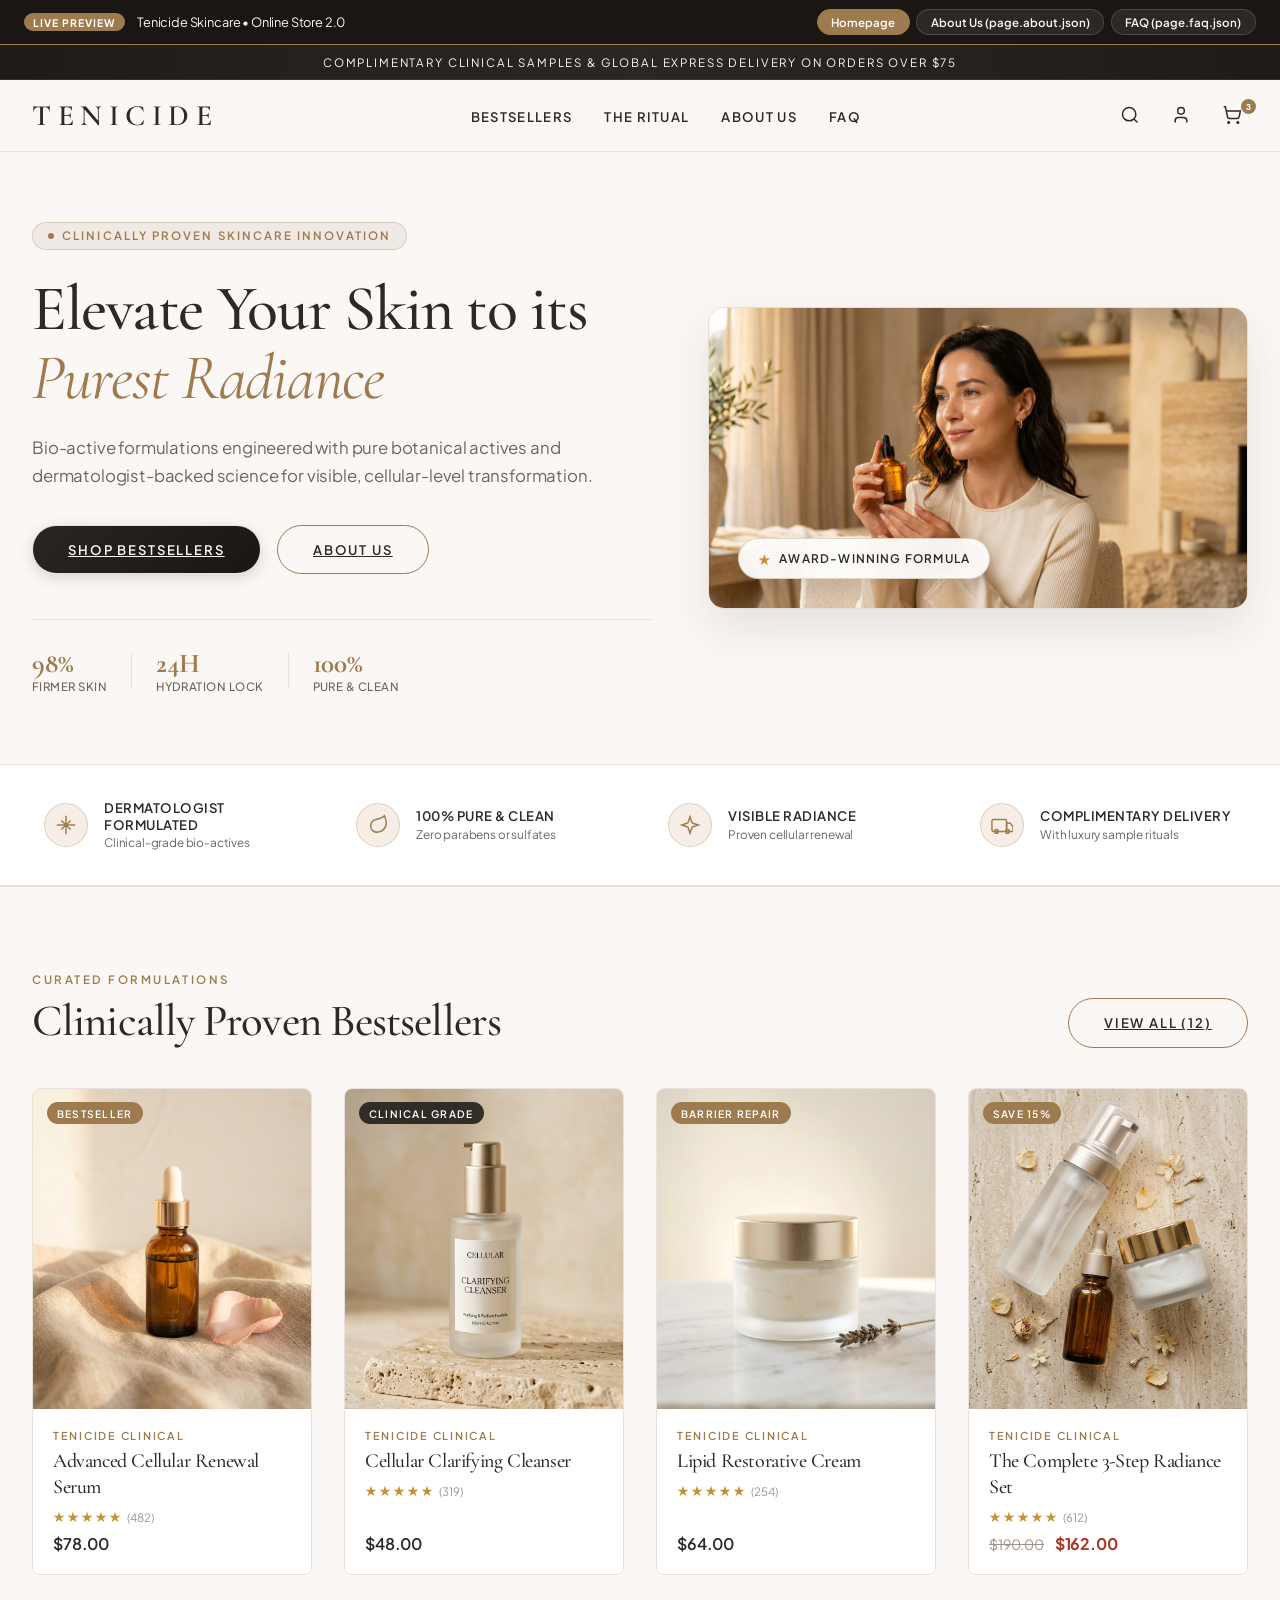
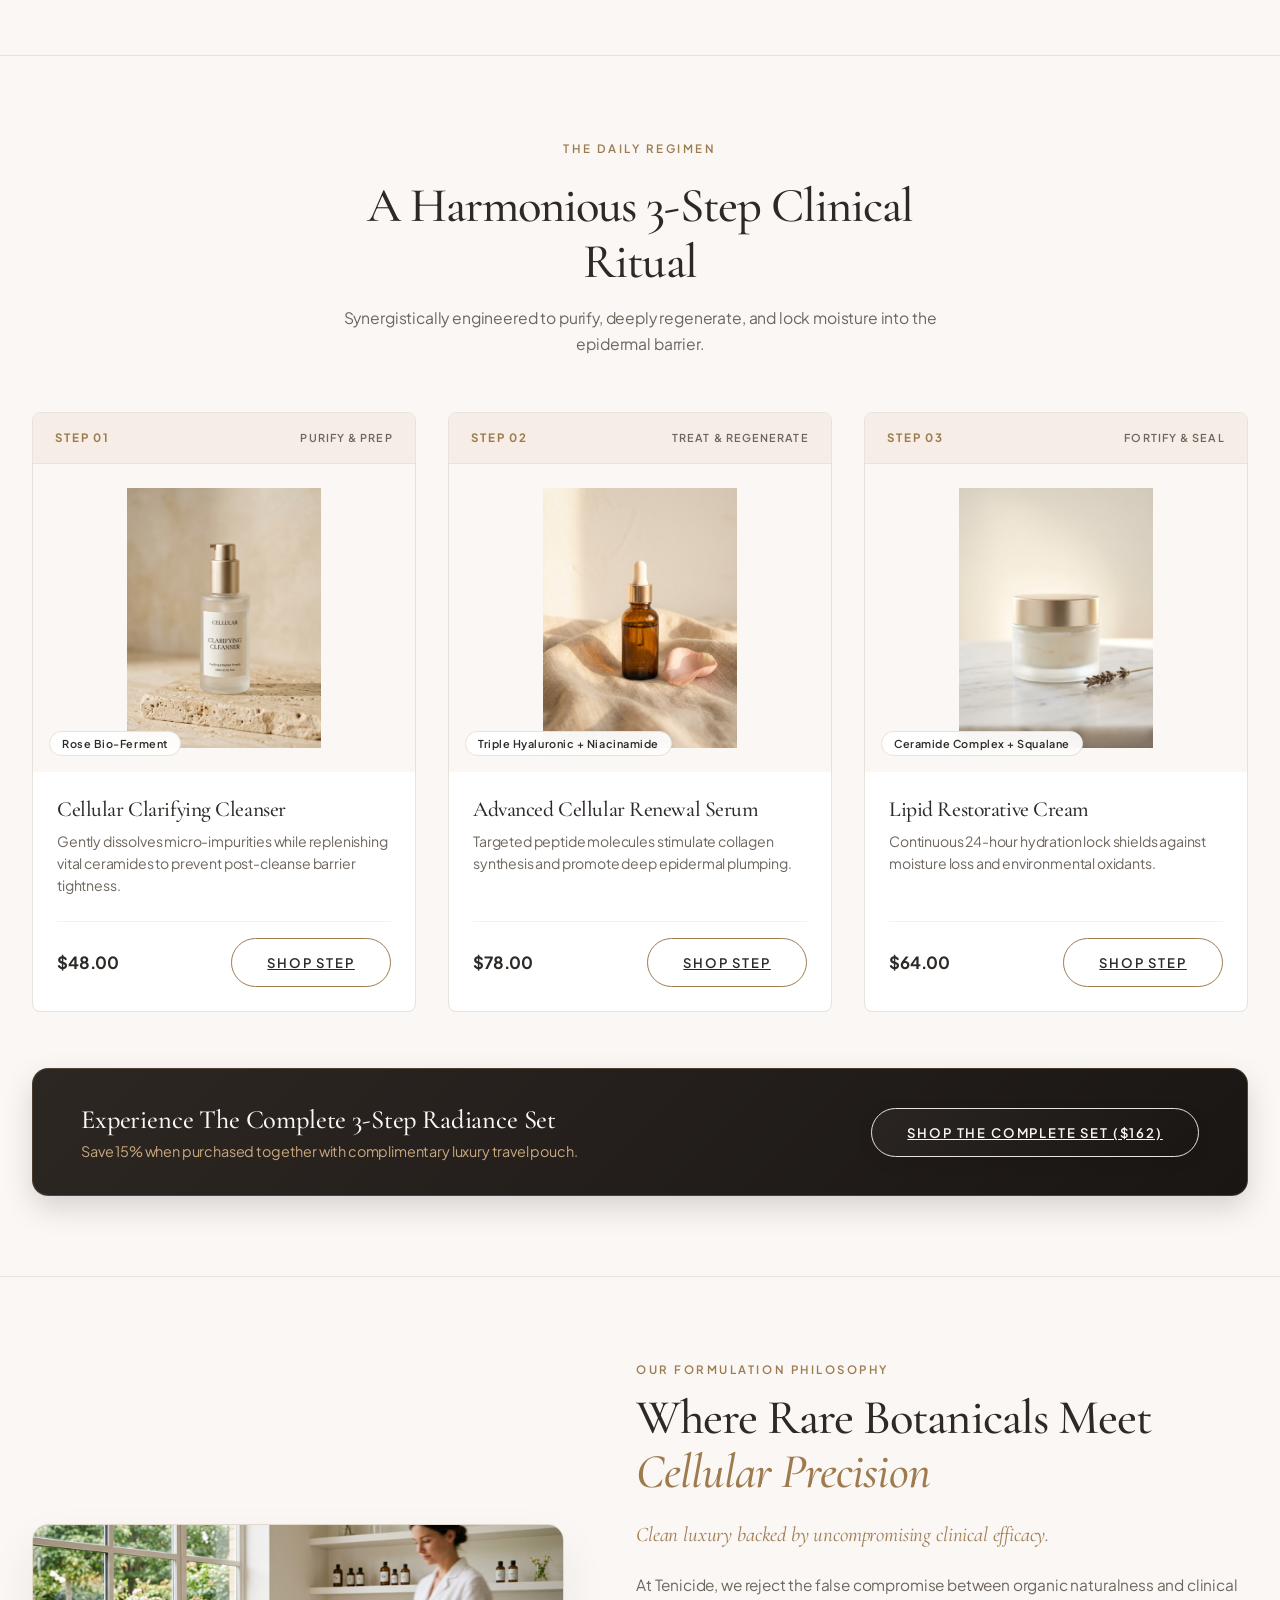
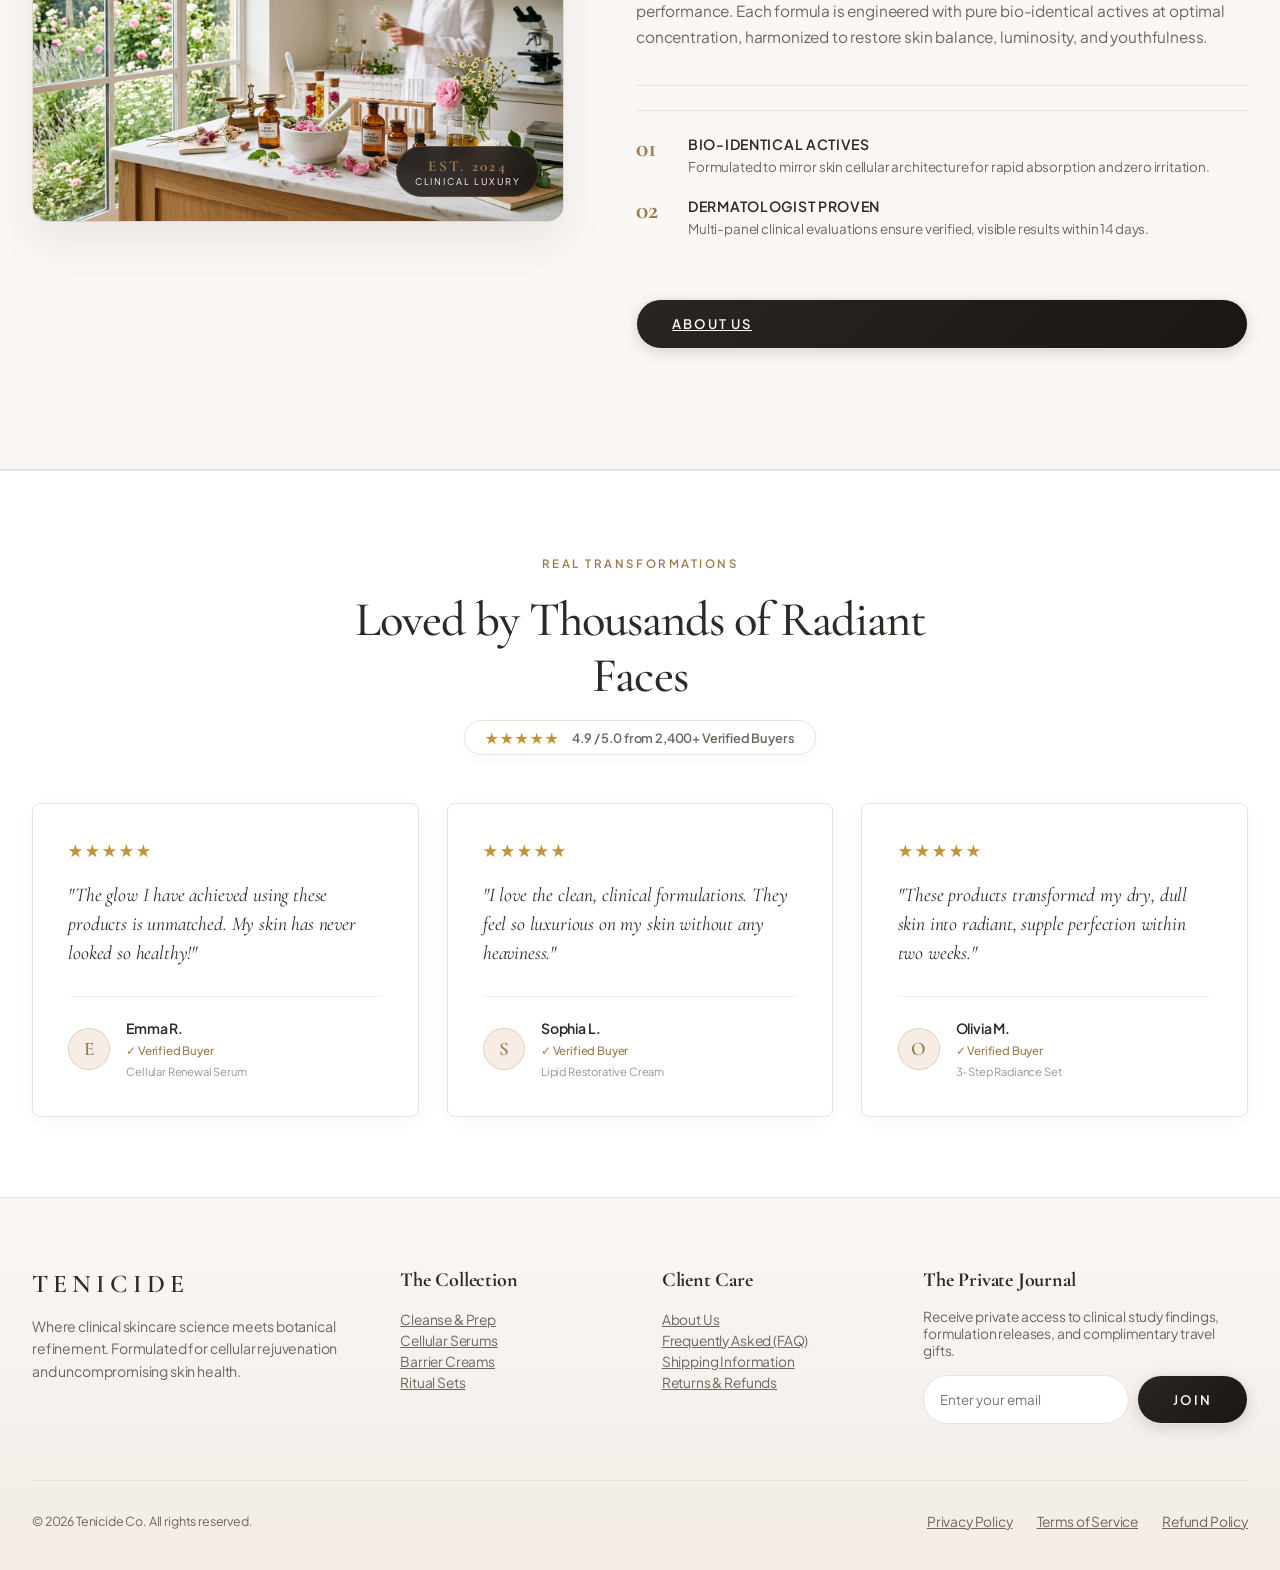
==== index.html @ 9f88c429 "refactor: remove vegan wording across all templates, sections, and pages" ====
<!DOCTYPE html>
<html lang="en">
<head>
  <meta charset="UTF-8">
  <meta name="viewport" content="width=device-width, initial-scale=1.0">
  <title>Tenicide Co. | Luxury Skincare Redesign Live Preview</title>
  <link rel="preconnect" href="https://fonts.googleapis.com">
  <link rel="preconnect" href="https://fonts.gstatic.com" crossorigin>
  <link href="https://fonts.googleapis.com/css2?family=Cormorant+Garamond:ital,wght@0,300;0,400;0,500;0,600;0,700;1,400;1,600&family=Plus+Jakarta+Sans:wght@300;400;500;600;700&display=swap" rel="stylesheet">
  <link rel="stylesheet" href="assets/luxury-skin-beauty.css">
  <link rel="stylesheet" href="assets/luxury-product-card.css">
  <style>
    *, *::before, *::after { box-sizing: border-box; margin: 0; }

    /* Preview toolbar */
    .preview-bar { position: sticky; top: 0; z-index: 99999; background: #1A1614; color: #FAF7F5; padding: 0.55rem 1.5rem; display: flex; justify-content: space-between; align-items: center; border-bottom: 1px solid #9E7B4F; font-family: var(--lx-font-body); font-size: 0.8rem; }
    .preview-bar__left { display: flex; align-items: center; gap: 0.75rem; }
    .preview-chip { background: #9E7B4F; color: #FFF; font-size: 0.65rem; font-weight: 700; letter-spacing: 0.1em; padding: 0.18rem 0.55rem; border-radius: 9999px; text-transform: uppercase; }
    .preview-tabs { display: flex; gap: 0.4rem; }
    .preview-tab { background: rgba(255,255,255,0.08); color: #FAF7F5; border: 1px solid rgba(255,255,255,0.15); border-radius: 9999px; padding: 0.3rem 0.85rem; cursor: pointer; font-size: 0.72rem; font-weight: 600; font-family: var(--lx-font-body); transition: all 0.2s; }
    .preview-tab.active, .preview-tab:hover { background: #9E7B4F; border-color: #9E7B4F; color: #FFF; }
    .page-view { display: none; } .page-view.active { display: block; }

    /* Layout */
    .page-width { max-width: 1320px; margin: 0 auto; padding: 0 2rem; }
    .text-center { text-align: center; }

    /* Announcement Bar */
    .announcement { background: linear-gradient(90deg, #1F1B18 0%, #2D2723 50%, #1F1B18 100%); color: #FAF7F5; text-align: center; font-family: var(--lx-font-body); font-size: 0.72rem; letter-spacing: 0.16em; text-transform: uppercase; padding: 0.6rem 1rem; border-bottom: 1px solid rgba(158,123,79,0.2); }

    /* Header */
    .header { background: rgba(250,247,245,0.98); backdrop-filter: blur(12px); border-bottom: 1px solid var(--lx-border-subtle); padding: 1.1rem 0; position: relative; z-index: 100; }
    .header__inner { display: flex; justify-content: space-between; align-items: center; }
    .header__logo { font-family: var(--lx-font-heading); font-size: 1.85rem; font-weight: 600; letter-spacing: 0.22em; color: var(--lx-text-primary); text-decoration: none; }
    .header__nav { display: flex; gap: 2rem; list-style: none; padding: 0; }
    .header__link { font-family: var(--lx-font-body); font-size: 0.82rem; font-weight: 600; letter-spacing: 0.1em; text-transform: uppercase; color: var(--lx-text-primary); text-decoration: none; transition: color 0.2s; }
    .header__link:hover { color: var(--lx-gold-primary); }
    .header__icons { display: flex; align-items: center; gap: 1.2rem; }
    .icon-btn { background: none; border: none; cursor: pointer; color: var(--lx-text-primary); display: flex; align-items: center; position: relative; }
    .cart-count { position: absolute; top: -5px; right: -8px; background: var(--lx-gold-primary); color: #fff; font-size: 9px; font-weight: 700; width: 15px; height: 15px; border-radius: 50%; display: flex; align-items: center; justify-content: center; }

    /* ---- HERO ---- */
    .hero-section { background: #FAF7F5; padding: 70px 0; overflow: hidden; }
    .hero-grid { display: grid; grid-template-columns: 1.15fr 1fr; gap: 3.5rem; align-items: center; }
    .hero__kicker { display: inline-flex; align-items: center; gap: 0.5rem; padding: 0.35rem 0.95rem; background: rgba(158,123,79,0.1); border: 1px solid rgba(158,123,79,0.25); border-radius: 9999px; margin-bottom: 1.5rem; }
    .hero__kicker-dot { width: 6px; height: 6px; border-radius: 50%; background: var(--lx-gold-primary); animation: pulse 2s infinite ease-in-out; }
    @keyframes pulse { 0%,100% { opacity:1; transform:scale(1); } 50% { opacity:0.4; transform:scale(0.85); } }
    .hero__kicker-text { font-family: var(--lx-font-body); font-size: 0.72rem; font-weight: 600; letter-spacing: 0.18em; text-transform: uppercase; color: var(--lx-gold-primary); }
    .hero__title { font-family: var(--lx-font-heading); font-size: clamp(2.6rem,5vw,4.4rem); line-height: 1.08; font-weight: 500; letter-spacing: -0.02em; color: var(--lx-text-primary); margin-bottom: 1.4rem; }
    .hero__title em { font-style: italic; font-weight: 400; color: var(--lx-gold-primary); }
    .hero__sub { font-family: var(--lx-font-body); font-size: 1.05rem; line-height: 1.65; color: var(--lx-text-secondary); margin-bottom: 2.2rem; }
    .hero__actions { display: flex; flex-wrap: wrap; gap: 1rem; margin-bottom: 2.8rem; }
    .hero__metrics { display: flex; align-items: center; gap: 1.5rem; padding-top: 1.8rem; border-top: 1px solid var(--lx-border-subtle); }
    .hero__metric { display: flex; flex-direction: column; }
    .hero__metric-val { font-family: var(--lx-font-heading); font-size: 1.7rem; font-weight: 700; color: var(--lx-gold-primary); line-height: 1.1; }
    .hero__metric-desc { font-family: var(--lx-font-body); font-size: 0.72rem; color: var(--lx-text-secondary); letter-spacing: 0.04em; text-transform: uppercase; font-weight: 500; }
    .hero__metric-divider { width: 1px; height: 36px; background: var(--lx-border-subtle); }
    .hero__media-frame { position: relative; border-radius: 16px; overflow: hidden; box-shadow: 0 20px 48px rgba(45,41,38,0.1); border: 1px solid rgba(158,123,79,0.2); }
    .hero__img { width: 100%; height: 100%; max-height: 640px; object-fit: cover; display: block; transition: transform 1.2s cubic-bezier(0.16,1,0.3,1); }
    .hero__media-frame:hover .hero__img { transform: scale(1.03); }
    .hero__badge { position: absolute; bottom: 1.8rem; left: 1.8rem; background: rgba(255,255,255,0.92); backdrop-filter: blur(12px); padding: 0.65rem 1.2rem; border-radius: 9999px; box-shadow: 0 10px 25px rgba(0,0,0,0.12); border: 1px solid rgba(158,123,79,0.3); display: flex; align-items: center; gap: 0.5rem; }
    .hero__badge-star { color: #C69237; font-size: 0.9rem; }
    .hero__badge-text { font-family: var(--lx-font-body); font-size: 0.74rem; font-weight: 600; letter-spacing: 0.1em; text-transform: uppercase; color: var(--lx-text-primary); }

    /* ---- TRUST BADGES ---- */
    .trust-section { background: #FFF; border-top: 1px solid var(--lx-border-subtle); border-bottom: 1px solid var(--lx-border-subtle); padding: 26px 0; }
    .trust-grid { display: grid; grid-template-columns: repeat(4, 1fr); gap: 2rem; }
    .trust-item { display: flex; align-items: center; gap: 1rem; padding: 0.5rem 0.75rem; }
    .trust-icon { flex-shrink: 0; width: 44px; height: 44px; border-radius: 50%; background: var(--lx-bg-blush); border: 1px solid rgba(158,123,79,0.25); display: flex; align-items: center; justify-content: center; color: var(--lx-gold-primary); }
    .trust-title { font-family: var(--lx-font-body); font-size: 0.82rem; font-weight: 600; letter-spacing: 0.04em; text-transform: uppercase; color: var(--lx-text-primary); margin: 0 0 0.15rem; }
    .trust-sub { font-family: var(--lx-font-body); font-size: 0.74rem; color: var(--lx-text-secondary); margin: 0; line-height: 1.35; }

    /* ---- PRODUCTS GRID ---- */
    .products-section { background: #FAF7F5; padding: 80px 0; border-top: 1px solid var(--lx-border-subtle); }
    .products-header { display: flex; justify-content: space-between; align-items: flex-end; margin-bottom: 2.5rem; }
    .products-grid { display: grid; grid-template-columns: repeat(4, 1fr); gap: 2rem; }
    .pcard { background: #FFF; border: 1px solid var(--lx-border-subtle); border-radius: 8px; overflow: hidden; transition: all 0.4s cubic-bezier(0.16,1,0.3,1); display: flex; flex-direction: column; }
    .pcard:hover { transform: translateY(-5px); box-shadow: 0 16px 36px rgba(45,41,38,0.08); border-color: rgba(158,123,79,0.35); }
    .pcard__media { position: relative; background: #FAF7F5; overflow: hidden; }
    .pcard__badge { position: absolute; top: 0.85rem; left: 0.85rem; z-index: 2; background: rgba(31,27,24,0.88); color: #FFF; backdrop-filter: blur(8px); padding: 0.28rem 0.65rem; border-radius: 9999px; font-size: 0.64rem; font-weight: 600; letter-spacing: 0.12em; text-transform: uppercase; }
    .pcard__badge--gold { background: var(--lx-gold-primary); }
    .pcard__img { width: 100%; height: 320px; object-fit: cover; display: block; transition: transform 0.8s cubic-bezier(0.16,1,0.3,1); }
    .pcard:hover .pcard__img { transform: scale(1.06); }
    .pcard__body { padding: 1.25rem; display: flex; flex-direction: column; flex-grow: 1; }
    .pcard__vendor { font-family: var(--lx-font-body); font-size: 0.68rem; font-weight: 600; text-transform: uppercase; letter-spacing: 0.16em; color: var(--lx-gold-primary); margin-bottom: 0.4rem; }
    .pcard__title { font-family: var(--lx-font-heading); font-size: 1.25rem; font-weight: 600; line-height: 1.3; color: var(--lx-text-primary); margin-bottom: 0.5rem; }
    .pcard__stars { color: #C69237; font-size: 0.85rem; letter-spacing: 2px; margin-bottom: 0.5rem; }
    .pcard__stars-count { font-family: var(--lx-font-body); font-size: 0.72rem; color: var(--lx-text-muted); letter-spacing: 0; }
    .pcard__price { font-family: var(--lx-font-body); font-size: 1rem; font-weight: 600; color: var(--lx-text-primary); margin-top: auto; }
    .pcard__price del { color: var(--lx-text-muted); font-weight: 400; font-size: 0.88rem; margin-right: 0.5rem; }
    .pcard__price .sale { color: #A33A2B; font-weight: 700; }

    /* ---- ROUTINE ---- */
    .routine-section { background: #FAF7F5; padding: 80px 0; border-top: 1px solid var(--lx-border-subtle); }
    .routine-header { max-width: 650px; margin: 0 auto 3.5rem; text-align: center; }
    .routine-heading { font-family: var(--lx-font-heading); font-size: clamp(2.2rem,3.8vw,3.2rem); font-weight: 500; color: var(--lx-text-primary); line-height: 1.15; margin: 0.5rem 0 1rem; }
    .routine-subheading { font-family: var(--lx-font-body); font-size: 0.98rem; color: var(--lx-text-secondary); line-height: 1.6; margin: 0; }
    .routine-grid { display: grid; grid-template-columns: repeat(3, 1fr); gap: 2rem; margin-bottom: 3.5rem; }
    .step-card { background: #FFF; border: 1px solid var(--lx-border-subtle); border-radius: 8px; overflow: hidden; display: flex; flex-direction: column; transition: all 0.4s cubic-bezier(0.16,1,0.3,1); }
    .step-card:hover { transform: translateY(-6px); box-shadow: 0 16px 36px rgba(45,41,38,0.08); border-color: rgba(158,123,79,0.4); }
    .step-card__top { display: flex; justify-content: space-between; align-items: center; padding: 1.1rem 1.4rem; background: var(--lx-bg-blush); border-bottom: 1px solid var(--lx-border-subtle); }
    .step-card__num { font-family: var(--lx-font-body); font-size: 0.72rem; font-weight: 700; letter-spacing: 0.15em; color: var(--lx-gold-primary); }
    .step-card__tag { font-family: var(--lx-font-body); font-size: 0.68rem; text-transform: uppercase; letter-spacing: 0.1em; color: var(--lx-text-secondary); font-weight: 600; }
    .step-card__media { position: relative; background: #FAF7F5; padding: 1.5rem; display: flex; align-items: center; justify-content: center; overflow: hidden; }
    .step-card__img { max-width: 220px; height: 260px; object-fit: contain; transition: transform 0.6s cubic-bezier(0.16,1,0.3,1); }
    .step-card:hover .step-card__img { transform: scale(1.05); }
    .step-card__pill { position: absolute; bottom: 1rem; left: 1rem; background: rgba(255,255,255,0.92); border: 1px solid var(--lx-border-subtle); backdrop-filter: blur(8px); padding: 0.3rem 0.75rem; border-radius: 9999px; font-size: 0.68rem; font-weight: 600; letter-spacing: 0.05em; color: var(--lx-text-primary); }
    .step-card__body { padding: 1.5rem; display: flex; flex-direction: column; flex-grow: 1; }
    .step-card__title { font-family: var(--lx-font-heading); font-size: 1.35rem; font-weight: 600; margin: 0 0 0.6rem; color: var(--lx-text-primary); }
    .step-card__desc { font-family: var(--lx-font-body); font-size: 0.88rem; line-height: 1.55; color: var(--lx-text-secondary); margin: 0 0 1.5rem; flex-grow: 1; }
    .step-card__foot { display: flex; align-items: center; justify-content: space-between; margin-top: auto; padding-top: 1rem; border-top: 1px solid rgba(45,41,38,0.06); }
    .step-card__price { font-family: var(--lx-font-body); font-weight: 700; font-size: 1.05rem; color: var(--lx-text-primary); }
    .bundle-banner { display: flex; align-items: center; justify-content: space-between; background: linear-gradient(135deg, #2D2723 0%, #1A1614 100%); color: #FAF7F5; padding: 2.2rem 3rem; border-radius: 16px; border: 1px solid rgba(158,123,79,0.35); box-shadow: 0 12px 30px rgba(0,0,0,0.15); }
    .bundle-title { font-family: var(--lx-font-heading); font-size: 1.65rem; font-weight: 500; color: #FAF7F5; margin: 0 0 0.35rem; }
    .bundle-desc { font-family: var(--lx-font-body); font-size: 0.9rem; color: #C9A87C; margin: 0; }

    /* ---- EDITORIAL BANNER ---- */
    .editorial-section { background: #FAF7F5; padding: 80px 0; border-top: 1px solid var(--lx-border-subtle); border-bottom: 1px solid var(--lx-border-subtle); }
    .editorial-grid { display: grid; grid-template-columns: 1fr 1.15fr; gap: 4.5rem; align-items: center; }
    .editorial__media-frame { position: relative; border-radius: 16px; overflow: hidden; box-shadow: 0 20px 44px rgba(45,41,38,0.08); border: 1px solid rgba(158,123,79,0.25); }
    .editorial__img { width: 100%; max-height: 550px; object-fit: cover; display: block; transition: transform 0.8s cubic-bezier(0.16,1,0.3,1); }
    .editorial__media-frame:hover .editorial__img { transform: scale(1.03); }
    .editorial__stamp { position: absolute; bottom: 1.5rem; right: 1.5rem; background: rgba(31,27,24,0.88); backdrop-filter: blur(8px); color: #FAF7F5; padding: 0.6rem 1.1rem; border-radius: 9999px; display: flex; flex-direction: column; align-items: center; border: 1px solid rgba(158,123,79,0.4); }
    .editorial__stamp-text { font-family: var(--lx-font-heading); font-size: 0.95rem; font-weight: 700; letter-spacing: 0.15em; color: var(--lx-gold-primary); }
    .editorial__stamp-sub { font-family: var(--lx-font-body); font-size: 0.58rem; letter-spacing: 0.2em; text-transform: uppercase; }
    .editorial__heading { font-family: var(--lx-font-heading); font-size: clamp(2.2rem,3.8vw,3.2rem); line-height: 1.12; font-weight: 500; color: var(--lx-text-primary); margin: 0 0 1.25rem; }
    .editorial__heading em { font-style: italic; color: var(--lx-gold-primary); }
    .editorial__lead { font-family: var(--lx-font-heading); font-size: 1.3rem; line-height: 1.45; font-style: italic; color: var(--lx-gold-primary); margin: 0 0 1.4rem; }
    .editorial__body { font-family: var(--lx-font-body); font-size: 0.96rem; line-height: 1.68; color: var(--lx-text-secondary); margin-bottom: 2.2rem; }
    .editorial__pillars { display: flex; flex-direction: column; gap: 1.25rem; margin-bottom: 2.5rem; padding-top: 1.5rem; border-top: 1px solid var(--lx-border-subtle); }
    .pillar { display: flex; align-items: flex-start; gap: 1.25rem; }
    .pillar__num { font-family: var(--lx-font-heading); font-size: 1.6rem; font-weight: 700; color: var(--lx-gold-primary); line-height: 1; min-width: 32px; }
    .pillar__title { font-family: var(--lx-font-body); font-size: 0.88rem; font-weight: 600; letter-spacing: 0.05em; text-transform: uppercase; color: var(--lx-text-primary); margin: 0 0 0.25rem; }
    .pillar__desc { font-family: var(--lx-font-body); font-size: 0.84rem; color: var(--lx-text-secondary); margin: 0; line-height: 1.5; }

    /* ---- TESTIMONIALS ---- */
    .testimonials-section { background: #FFF; padding: 80px 0; border-top: 1px solid var(--lx-border-subtle); }
    .testimonials-header { max-width: 600px; margin: 0 auto 3rem; text-align: center; }
    .testimonials-heading { font-family: var(--lx-font-heading); font-size: clamp(2.2rem,3.8vw,3.2rem); font-weight: 500; line-height: 1.15; margin: 0.5rem 0 1rem; color: var(--lx-text-primary); }
    .score-bar { display: inline-flex; align-items: center; gap: 0.75rem; background: #FFF; padding: 0.45rem 1.25rem; border-radius: 9999px; border: 1px solid var(--lx-border-subtle); box-shadow: 0 4px 12px rgba(0,0,0,0.03); }
    .score-text { font-family: var(--lx-font-body); font-size: 0.8rem; font-weight: 600; color: var(--lx-text-secondary); }
    .reviews-grid { display: grid; grid-template-columns: repeat(3, 1fr); gap: 1.75rem; }
    .review-card { background: #FFF; border: 1px solid var(--lx-border-subtle); border-radius: 8px; padding: 2.2rem; display: flex; flex-direction: column; justify-content: space-between; box-shadow: 0 4px 20px rgba(45,41,38,0.03); transition: all 0.35s cubic-bezier(0.16,1,0.3,1); }
    .review-card:hover { transform: translateY(-4px); box-shadow: 0 16px 36px rgba(45,41,38,0.08); border-color: rgba(158,123,79,0.35); }
    .review-stars { color: #C69237; font-size: 1.05rem; letter-spacing: 2px; margin-bottom: 1.25rem; }
    .review-quote { font-family: var(--lx-font-heading); font-size: 1.22rem; line-height: 1.5; font-style: italic; color: var(--lx-text-primary); margin: 0 0 1.75rem; flex-grow: 1; }
    .review-author { display: flex; align-items: center; gap: 1rem; padding-top: 1.25rem; border-top: 1px solid rgba(45,41,38,0.06); }
    .review-avatar { width: 42px; height: 42px; border-radius: 50%; background: var(--lx-bg-blush); border: 1px solid rgba(158,123,79,0.25); color: var(--lx-gold-primary); font-family: var(--lx-font-heading); font-size: 1.2rem; font-weight: 600; display: flex; align-items: center; justify-content: center; flex-shrink: 0; }
    .review-name { font-family: var(--lx-font-body); font-size: 0.88rem; font-weight: 600; color: var(--lx-text-primary); }
    .review-verified { font-family: var(--lx-font-body); font-size: 0.72rem; color: var(--lx-gold-primary); font-weight: 500; }
    .review-product { font-family: var(--lx-font-body); font-size: 0.7rem; color: var(--lx-text-muted); margin-top: 0.15rem; }

    /* ---- PAGE HERO ---- */
    .page-hero { background: #F5EDE6; padding: 80px 0; border-bottom: 1px solid var(--lx-border-subtle); }
    .page-hero__title { font-family: var(--lx-font-heading); font-size: clamp(2.6rem,4.5vw,4rem); font-weight: 500; color: var(--lx-text-primary); line-height: 1.1; margin: 0.5rem 0 1rem; letter-spacing: -0.02em; }
    .page-hero__title em { font-style: italic; color: var(--lx-gold-primary); }
    .page-hero__sub { font-family: var(--lx-font-body); font-size: 1.05rem; line-height: 1.6; color: var(--lx-text-secondary); margin: 0; max-width: 680px; }
    .page-hero__sub.centered { margin: 0 auto; }

    /* ---- FAQ ---- */
    .faq-section { background: #FAF7F5; padding: 70px 0 90px; }
    .faq-list { max-width: 820px; margin: 0 auto; display: flex; flex-direction: column; gap: 1rem; }
    .faq-item { background: #FFF; border: 1px solid var(--lx-border-subtle); border-radius: 8px; overflow: hidden; transition: all 0.3s cubic-bezier(0.16,1,0.3,1); }
    .faq-item.is-open { border-color: rgba(158,123,79,0.45); box-shadow: 0 8px 24px rgba(45,41,38,0.05); }
    .faq-question { width: 100%; display: flex; justify-content: space-between; align-items: center; padding: 1.4rem 1.8rem; background: none; border: none; cursor: pointer; text-align: left; transition: background 0.2s; font-family: var(--lx-font-heading); font-size: 1.35rem; font-weight: 600; color: var(--lx-text-primary); line-height: 1.3; }
    .faq-question:hover { background: rgba(250,247,245,0.5); }
    .faq-icon { font-size: 1.5rem; font-weight: 300; color: var(--lx-gold-primary); margin-left: 1rem; flex-shrink: 0; transition: transform 0.3s; }
    .faq-item.is-open .faq-icon { transform: rotate(45deg); }
    .faq-answer { max-height: 0; overflow: hidden; transition: max-height 0.4s cubic-bezier(0.16,1,0.3,1); }
    .faq-answer-inner { padding: 0 1.8rem 1.5rem; font-family: var(--lx-font-body); font-size: 0.95rem; line-height: 1.7; color: var(--lx-text-secondary); }
    .faq-item.is-open .faq-answer { max-height: 300px; }
    .concierge-box { max-width: 820px; margin: 4rem auto 0; display: flex; align-items: center; gap: 1.8rem; background: linear-gradient(135deg, #F5EDE6 0%, #FFFFFF 100%); border: 1px solid rgba(158,123,79,0.25); border-radius: 16px; padding: 2.2rem; box-shadow: 0 8px 24px rgba(0,0,0,0.03); }
    .concierge-icon { width: 52px; height: 52px; border-radius: 50%; background: #FFF; border: 1px solid rgba(158,123,79,0.3); color: var(--lx-gold-primary); display: flex; align-items: center; justify-content: center; flex-shrink: 0; }
    .concierge-title { font-family: var(--lx-font-heading); font-size: 1.45rem; font-weight: 600; margin: 0 0 0.3rem; color: var(--lx-text-primary); }
    .concierge-desc { font-family: var(--lx-font-body); font-size: 0.88rem; color: var(--lx-text-secondary); margin: 0; line-height: 1.45; }

    /* ---- FOOTER ---- */
    .site-footer { background: linear-gradient(180deg, #FAF7F5 0%, #F3ECE6 100%); border-top: 1px solid var(--lx-border-subtle); padding: 70px 0 40px; }
    .footer-grid { display: grid; grid-template-columns: 1.5fr 1fr 1fr 1.5fr; gap: 3rem; margin-bottom: 3.5rem; }
    .footer-bottom { border-top: 1px solid var(--lx-border-subtle); padding-top: 2rem; display: flex; justify-content: space-between; align-items: center; font-size: 0.78rem; color: var(--lx-text-secondary); }

    @media (max-width: 989px) {
      .hero-grid, .editorial-grid { grid-template-columns: 1fr; gap: 2.5rem; }
      .routine-grid { grid-template-columns: 1fr; }
      .products-grid { grid-template-columns: repeat(2, 1fr); }
      .trust-grid { grid-template-columns: repeat(2, 1fr); }
      .reviews-grid { grid-template-columns: 1fr; }
      .footer-grid { grid-template-columns: 1fr 1fr; }
      .bundle-banner { flex-direction: column; text-align: center; gap: 1.4rem; padding: 1.8rem 1.5rem; }
      .concierge-box { flex-direction: column; text-align: center; }
    }
  </style>
</head>
<body>
  <!-- Preview Toolbar -->
  <div class="preview-bar">
    <div class="preview-bar__left">
      <span class="preview-chip">LIVE PREVIEW</span>
      <span>Tenicide Skincare • Online Store 2.0</span>
    </div>
    <div class="preview-tabs">
      <button class="preview-tab active" onclick="showView('homepage')">Homepage</button>
      <button class="preview-tab" onclick="window.location.href='/about'">About Us (page.about.json)</button>
      <button class="preview-tab" onclick="window.location.href='/faq'">FAQ (page.faq.json)</button>
    </div>
  </div>

  <!-- Announcement -->
  <div class="announcement">Complimentary Clinical Samples &amp; Global Express Delivery on Orders Over $75</div>

  <!-- Header -->
  <header class="header">
    <div class="page-width header__inner">
      <a href="/" class="header__logo">TENICIDE</a>
      <ul class="header__nav">
        <li><a href="#products" class="header__link">Bestsellers</a></li>
        <li><a href="#routine" class="header__link">The Ritual</a></li>
        <li><a href="/about" class="header__link">About Us</a></li>
        <li><a href="/faq" class="header__link">FAQ</a></li>
      </ul>
      <div class="header__icons">
        <button class="icon-btn"><svg width="20" height="20" viewBox="0 0 24 24" fill="none" stroke="currentColor" stroke-width="1.8"><circle cx="11" cy="11" r="8"/><path d="m21 21-4.3-4.3"/></svg></button>
        <button class="icon-btn"><svg width="20" height="20" viewBox="0 0 24 24" fill="none" stroke="currentColor" stroke-width="1.8"><path d="M19 21v-2a4 4 0 0 0-4-4H9a4 4 0 0 0-4 4v2"/><circle cx="12" cy="7" r="4"/></svg></button>
        <button class="icon-btn"><svg width="20" height="20" viewBox="0 0 24 24" fill="none" stroke="currentColor" stroke-width="1.8"><circle cx="8" cy="21" r="1"/><circle cx="19" cy="21" r="1"/><path d="M2.05 2.05h2l2.66 12.42a2 2 0 0 0 2 1.58h9.78a2 2 0 0 0 1.95-1.57l1.65-7.43H5.12"/></svg><span class="cart-count">3</span></button>
      </div>
    </div>
  </header>

  <!-- ===================== HOMEPAGE ===================== -->
  <div id="view-homepage" class="page-view active">

    <!-- Hero -->
    <section class="hero-section">
      <div class="page-width">
        <div class="hero-grid">
          <div>
            <div class="hero__kicker"><span class="hero__kicker-dot"></span><span class="hero__kicker-text">Clinically Proven Skincare Innovation</span></div>
            <h1 class="hero__title">Elevate Your Skin to its <em>Purest Radiance</em></h1>
            <p class="hero__sub">Bio-active formulations engineered with pure botanical actives and dermatologist-backed science for visible, cellular-level transformation.</p>
            <div class="hero__actions">
              <a href="#products" class="button-primary">Shop Bestsellers</a>
              <a href="/about" class="button-secondary">About Us</a>
            </div>
            <div class="hero__metrics">
              <div class="hero__metric"><span class="hero__metric-val">98%</span><span class="hero__metric-desc">Firmer Skin</span></div>
              <div class="hero__metric-divider"></div>
              <div class="hero__metric"><span class="hero__metric-val">24H</span><span class="hero__metric-desc">Hydration Lock</span></div>
              <div class="hero__metric-divider"></div>
              <div class="hero__metric"><span class="hero__metric-val">100%</span><span class="hero__metric-desc">Pure &amp; Clean</span></div>
            </div>
          </div>
          <div>
            <div class="hero__media-frame">
              <img src="assets/luxury-hero-lifestyle.jpg" alt="Luxury Skincare" class="hero__img">
              <div class="hero__badge"><span class="hero__badge-star">★</span><span class="hero__badge-text">Award-Winning Formula</span></div>
            </div>
          </div>
        </div>
      </div>
    </section>

    <!-- Trust Badges -->
    <section class="trust-section">
      <div class="page-width">
        <div class="trust-grid">
          <div class="trust-item"><div class="trust-icon"><svg width="22" height="22" viewBox="0 0 24 24" fill="none" stroke="currentColor" stroke-width="1.6"><path d="M12 2v20M2 12h20M7 7l10 10M17 7L7 17"/></svg></div><div><h4 class="trust-title">Dermatologist Formulated</h4><p class="trust-sub">Clinical-grade bio-actives</p></div></div>
          <div class="trust-item"><div class="trust-icon"><svg width="22" height="22" viewBox="0 0 24 24" fill="none" stroke="currentColor" stroke-width="1.6"><path d="M11 20A7 7 0 0 1 9.8 6.1C15.5 5 17 4.48 19 2c1 2 2 4.18 2 8 0 5.5-4.78 10-10 10Z"/></svg></div><div><h4 class="trust-title">100% Pure &amp; Clean</h4><p class="trust-sub">Zero parabens or sulfates</p></div></div>
          <div class="trust-item"><div class="trust-icon"><svg width="22" height="22" viewBox="0 0 24 24" fill="none" stroke="currentColor" stroke-width="1.6"><path d="m12 3-1.912 5.813a2 2 0 0 1-1.275 1.275L3 12l5.813 1.912a2 2 0 0 1 1.275 1.275L12 21l1.912-5.813a2 2 0 0 1 1.275-1.275L21 12l-5.813-1.912a2 2 0 0 1-1.275-1.275L12 3Z"/></svg></div><div><h4 class="trust-title">Visible Radiance</h4><p class="trust-sub">Proven cellular renewal</p></div></div>
          <div class="trust-item"><div class="trust-icon"><svg width="22" height="22" viewBox="0 0 24 24" fill="none" stroke="currentColor" stroke-width="1.6"><rect width="16" height="13" x="1" y="6" rx="2"/><path d="M17 10h4l3 4v5h-7v-9z"/><circle cx="6" cy="19" r="2"/><circle cx="18" cy="19" r="2"/></svg></div><div><h4 class="trust-title">Complimentary Delivery</h4><p class="trust-sub">With luxury sample rituals</p></div></div>
        </div>
      </div>
    </section>

    <!-- Bestsellers Products Grid -->
    <section class="products-section">
      <div class="page-width">
        <div class="products-header">
          <div><span class="luxury-kicker" style="margin-bottom:0.4rem;">CURATED FORMULATIONS</span><h2 style="font-family:var(--lx-font-heading);font-size:clamp(2rem,3.5vw,2.8rem);font-weight:500;margin:0;color:var(--lx-text-primary);">Clinically Proven Bestsellers</h2></div>
          <a href="#" class="button-secondary" style="font-size:0.74rem;padding:0.6rem 1.3rem;">View All (12)</a>
        </div>
        <div class="products-grid">
          <div class="pcard">
            <div class="pcard__media"><span class="pcard__badge pcard__badge--gold">Bestseller</span><img src="assets/product-serum.jpg" alt="Advanced Cellular Renewal Serum" class="pcard__img"></div>
            <div class="pcard__body"><span class="pcard__vendor">Tenicide Clinical</span><h3 class="pcard__title">Advanced Cellular Renewal Serum</h3><span class="pcard__stars">★★★★★ <span class="pcard__stars-count">(482)</span></span><div class="pcard__price">$78.00</div></div>
          </div>
          <div class="pcard">
            <div class="pcard__media"><span class="pcard__badge">Clinical Grade</span><img src="assets/product-cleanser.jpg" alt="Cellular Clarifying Cleanser" class="pcard__img"></div>
            <div class="pcard__body"><span class="pcard__vendor">Tenicide Clinical</span><h3 class="pcard__title">Cellular Clarifying Cleanser</h3><span class="pcard__stars">★★★★★ <span class="pcard__stars-count">(319)</span></span><div class="pcard__price">$48.00</div></div>
          </div>
          <div class="pcard">
            <div class="pcard__media"><span class="pcard__badge pcard__badge--gold">Barrier Repair</span><img src="assets/product-cream.jpg" alt="Lipid Restorative Cream" class="pcard__img"></div>
            <div class="pcard__body"><span class="pcard__vendor">Tenicide Clinical</span><h3 class="pcard__title">Lipid Restorative Cream</h3><span class="pcard__stars">★★★★★ <span class="pcard__stars-count">(254)</span></span><div class="pcard__price">$64.00</div></div>
          </div>
          <div class="pcard">
            <div class="pcard__media"><span class="pcard__badge pcard__badge--gold">Save 15%</span><img src="assets/product-set-bundle.jpg" alt="The 3-Step Radiance Set" class="pcard__img"></div>
            <div class="pcard__body"><span class="pcard__vendor">Tenicide Clinical</span><h3 class="pcard__title">The Complete 3-Step Radiance Set</h3><span class="pcard__stars">★★★★★ <span class="pcard__stars-count">(612)</span></span><div class="pcard__price"><del>$190.00</del> <span class="sale">$162.00</span></div></div>
          </div>
        </div>
      </div>
    </section>

    <!-- 3-Step Skincare Routine -->
    <section class="routine-section">
      <div class="page-width">
        <div class="routine-header">
          <span class="luxury-kicker">THE DAILY REGIMEN</span>
          <h2 class="routine-heading">A Harmonious 3-Step Clinical Ritual</h2>
          <p class="routine-subheading">Synergistically engineered to purify, deeply regenerate, and lock moisture into the epidermal barrier.</p>
        </div>
        <div class="routine-grid">
          <div class="step-card">
            <div class="step-card__top"><span class="step-card__num">STEP 01</span><span class="step-card__tag">Purify &amp; Prep</span></div>
            <div class="step-card__media"><img src="assets/product-cleanser.jpg" alt="Cellular Clarifying Cleanser" class="step-card__img"><div class="step-card__pill">Rose Bio-Ferment</div></div>
            <div class="step-card__body"><h3 class="step-card__title">Cellular Clarifying Cleanser</h3><p class="step-card__desc">Gently dissolves micro-impurities while replenishing vital ceramides to prevent post-cleanse barrier tightness.</p><div class="step-card__foot"><span class="step-card__price">$48.00</span><a href="#" class="button-secondary" style="padding:0.55rem 1.25rem;font-size:0.74rem;">Shop Step</a></div></div>
          </div>
          <div class="step-card">
            <div class="step-card__top"><span class="step-card__num">STEP 02</span><span class="step-card__tag">Treat &amp; Regenerate</span></div>
            <div class="step-card__media"><img src="assets/product-serum.jpg" alt="Advanced Cellular Renewal Serum" class="step-card__img"><div class="step-card__pill">Triple Hyaluronic + Niacinamide</div></div>
            <div class="step-card__body"><h3 class="step-card__title">Advanced Cellular Renewal Serum</h3><p class="step-card__desc">Targeted peptide molecules stimulate collagen synthesis and promote deep epidermal plumping.</p><div class="step-card__foot"><span class="step-card__price">$78.00</span><a href="#" class="button-secondary" style="padding:0.55rem 1.25rem;font-size:0.74rem;">Shop Step</a></div></div>
          </div>
          <div class="step-card">
            <div class="step-card__top"><span class="step-card__num">STEP 03</span><span class="step-card__tag">Fortify &amp; Seal</span></div>
            <div class="step-card__media"><img src="assets/product-cream.jpg" alt="Lipid Restorative Cream" class="step-card__img"><div class="step-card__pill">Ceramide Complex + Squalane</div></div>
            <div class="step-card__body"><h3 class="step-card__title">Lipid Restorative Cream</h3><p class="step-card__desc">Continuous 24-hour hydration lock shields against moisture loss and environmental oxidants.</p><div class="step-card__foot"><span class="step-card__price">$64.00</span><a href="#" class="button-secondary" style="padding:0.55rem 1.25rem;font-size:0.74rem;">Shop Step</a></div></div>
          </div>
        </div>
        <div class="bundle-banner">
          <div><h4 class="bundle-title">Experience The Complete 3-Step Radiance Set</h4><p class="bundle-desc">Save 15% when purchased together with complimentary luxury travel pouch.</p></div>
          <a href="#" class="button-primary">Shop The Complete Set ($162)</a>
        </div>
      </div>
    </section>

    <!-- Editorial Philosophy -->
    <section class="editorial-section">
      <div class="page-width">
        <div class="editorial-grid">
          <div>
            <div class="editorial__media-frame">
              <img src="assets/editorial-about-story.jpg" alt="Botanical Laboratory" class="editorial__img">
              <div class="editorial__stamp"><span class="editorial__stamp-text">EST. 2024</span><span class="editorial__stamp-sub">CLINICAL LUXURY</span></div>
            </div>
          </div>
          <div>
            <span class="luxury-kicker">OUR FORMULATION PHILOSOPHY</span>
            <h2 class="editorial__heading">Where Rare Botanicals Meet <em>Cellular Precision</em></h2>
            <p class="editorial__lead">Clean luxury backed by uncompromising clinical efficacy.</p>
            <p class="editorial__body">At Tenicide, we reject the false compromise between organic naturalness and clinical performance. Each formula is engineered with pure bio-identical actives at optimal concentration, harmonized to restore skin balance, luminosity, and youthfulness.</p>
            <div class="editorial__pillars">
            <div class="editorial__pillars">
              <div class="pillar"><div class="pillar__num">01</div><div><h4 class="pillar__title">Bio-Identical Actives</h4><p class="pillar__desc">Formulated to mirror skin cellular architecture for rapid absorption and zero irritation.</p></div></div>
              <div class="pillar"><div class="pillar__num">02</div><div><h4 class="pillar__title">Dermatologist Proven</h4><p class="pillar__desc">Multi-panel clinical evaluations ensure verified, visible results within 14 days.</p></div></div>
            </div>
            <a href="/about" class="button-primary">About Us</a>
          </div>
        </div>
      </div>
    </section>

    <!-- Testimonials -->
    <section class="testimonials-section">
      <div class="page-width">
        <div class="testimonials-header">
          <span class="luxury-kicker">REAL TRANSFORMATIONS</span>
          <h2 class="testimonials-heading">Loved by Thousands of Radiant Faces</h2>
          <div class="score-bar"><span class="luxury-stars">★★★★★</span><span class="score-text">4.9 / 5.0 from 2,400+ Verified Buyers</span></div>
        </div>
        <div class="reviews-grid">
          <div class="review-card"><div class="review-stars">★★★★★</div><blockquote class="review-quote">"The glow I have achieved using these products is unmatched. My skin has never looked so healthy!"</blockquote><div class="review-author"><div class="review-avatar">E</div><div><span class="review-name">Emma R.</span><br><span class="review-verified">✓ Verified Buyer</span><br><span class="review-product">Cellular Renewal Serum</span></div></div></div>
          <div class="review-card"><div class="review-stars">★★★★★</div><blockquote class="review-quote">"I love the clean, clinical formulations. They feel so luxurious on my skin without any heaviness."</blockquote><div class="review-author"><div class="review-avatar">S</div><div><span class="review-name">Sophia L.</span><br><span class="review-verified">✓ Verified Buyer</span><br><span class="review-product">Lipid Restorative Cream</span></div></div></div>
          <div class="review-card"><div class="review-stars">★★★★★</div><blockquote class="review-quote">"These products transformed my dry, dull skin into radiant, supple perfection within two weeks."</blockquote><div class="review-author"><div class="review-avatar">O</div><div><span class="review-name">Olivia M.</span><br><span class="review-verified">✓ Verified Buyer</span><br><span class="review-product">3-Step Radiance Set</span></div></div></div>
        </div>
      </div>
    </section>
  </div>

  <!-- ===================== ABOUT US ===================== -->
  <div id="view-about" class="page-view">
    <section class="page-hero">
      <div class="page-width text-center">
        <span class="luxury-kicker">THE TENICIDE STORY</span>
        <h1 class="page-hero__title" style="letter-spacing:0.04em;text-transform:uppercase;">ABOUT US</h1>
        <p class="page-hero__sub centered">Elevating daily self-care into a transformative, clinical-luxury ritual designed to make you look and feel your absolute best.</p>
      </div>
    </section>
    <section class="editorial-section">
      <div class="page-width">
        <div class="editorial-grid">
          <div><div class="editorial__media-frame"><img src="assets/editorial-about-story.jpg" alt="Botanical Laboratory" class="editorial__img"></div></div>
          <div>
            <span class="luxury-kicker">OUR FOUNDATION</span>
            <h2 class="editorial__heading">Welcome to TENICIDE</h2>
            <p class="editorial__body" style="font-size:1.05rem;line-height:1.8;color:var(--lx-text-primary);">We created TENICIDE because we wanted to create the best health and beauty products in the world. We noticed a lack of premium, effective, and trustworthy essentials in the market, so we decided to create our own.</p>
            <div class="editorial__pillars" style="margin-top:2rem;">
              <div class="pillar">
                <div class="pillar__num">01</div>
                <div>
                  <h4 class="pillar__title" style="font-size:1.15rem;margin-bottom:0.4rem;">Who Are We?</h4>
                  <p class="pillar__desc" style="font-size:0.95rem;line-height:1.65;">We are a team of health and beauty enthusiasts dedicated to redefining self-care. We believe that everyone deserves access to products that not only make them look good but also feel good from the inside out.</p>
                </div>
              </div>
              <div class="pillar">
                <div class="pillar__num">02</div>
                <div>
                  <h4 class="pillar__title" style="font-size:1.15rem;margin-bottom:0.4rem;">What Are We Selling?</h4>
                  <p class="pillar__desc" style="font-size:0.95rem;line-height:1.65;">At TENICIDE, we curate and offer a premium range of health and beauty products. From skincare essentials to wellness solutions, every product is carefully selected, tested, and designed to deliver real results.</p>
                </div>
              </div>
              <div class="pillar">
                <div class="pillar__num">03</div>
                <div>
                  <h4 class="pillar__title" style="font-size:1.15rem;margin-bottom:0.4rem;">Why Are We Selling It?</h4>
                  <p class="pillar__desc" style="font-size:0.95rem;line-height:1.65;">We believe that beauty and wellness shouldn't be a luxury, nor should it be a compromise. Our mission is to provide you with high-quality products that elevate your daily routine and boost your confidence, without any harmful shortcuts.</p>
                </div>
              </div>
            </div>
            <a href="/about" class="button-primary">View Full About Us Page</a>
          </div>
        </div>
      </div>
    </section>
    <section class="trust-section">
      <div class="page-width">
        <div class="trust-grid">
          <div class="trust-item"><div class="trust-icon"><svg width="22" height="22" viewBox="0 0 24 24" fill="none" stroke="currentColor" stroke-width="1.6"><path d="M12 2v20M2 12h20"/></svg></div><div><h4 class="trust-title">Carefully Tested</h4><p class="trust-sub">Real results proven</p></div></div>
          <div class="trust-item"><div class="trust-icon"><svg width="22" height="22" viewBox="0 0 24 24" fill="none" stroke="currentColor" stroke-width="1.6"><path d="M11 20A7 7 0 0 1 9.8 6.1C15.5 5 17 4.48 19 2c1 2 2 4.18 2 8 0 5.5-4.78 10-10 10Z"/></svg></div><div><h4 class="trust-title">Zero Compromise</h4><p class="trust-sub">No harmful shortcuts</p></div></div>
          <div class="trust-item"><div class="trust-icon"><svg width="22" height="22" viewBox="0 0 24 24" fill="none" stroke="currentColor" stroke-width="1.6"><path d="m12 3-1.912 5.813a2 2 0 0 1-1.275 1.275L3 12l5.813 1.912a2 2 0 0 1 1.275 1.275L12 21"/></svg></div><div><h4 class="trust-title">Premium Essentials</h4><p class="trust-sub">Health &amp; beauty curated</p></div></div>
          <div class="trust-item"><div class="trust-icon"><svg width="22" height="22" viewBox="0 0 24 24" fill="none" stroke="currentColor" stroke-width="1.6"><rect width="16" height="13" x="1" y="6" rx="2"/><circle cx="6" cy="19" r="2"/><circle cx="18" cy="19" r="2"/></svg></div><div><h4 class="trust-title">Global Express</h4><p class="trust-sub">Complimentary over $75</p></div></div>
        </div>
      </div>
    </section>
  </div>

  <!-- ===================== FAQ ===================== -->
  <div id="view-faq" class="page-view">
    <section class="faq-section">
      <div class="page-width">
        <div style="max-width:650px;margin:0 auto 3.5rem;" class="text-center">
          <span class="luxury-kicker">HELP CENTER &amp; INQUIRIES</span>
          <h1 class="page-hero__title" style="margin-top:0.5rem;">Frequently Asked Questions</h1>
          <p class="page-hero__sub centered">Everything you need to know regarding orders, global shipping, returns, and customer care.</p>
        </div>
        <div class="faq-list">
          <div class="faq-item is-open">
            <button class="faq-question" onclick="toggleFaq(this)">How can I contact TENICIDE?<span class="faq-icon">+</span></button>
            <div class="faq-answer"><div class="faq-answer-inner"><p>You can email us at <a href="mailto:info@tenicide.co" style="color:var(--lx-gold-primary);font-weight:600;">info@tenicide.co</a> where our customer service team will be happy to help you with whatever you need!</p></div></div>
          </div>
          <div class="faq-item">
            <button class="faq-question" onclick="toggleFaq(this)">Do you ship worldwide?<span class="faq-icon">+</span></button>
            <div class="faq-answer"><div class="faq-answer-inner"><p>Yes</p></div></div>
          </div>
          <div class="faq-item">
            <button class="faq-question" onclick="toggleFaq(this)">Where do you ship from?<span class="faq-icon">+</span></button>
            <div class="faq-answer"><div class="faq-answer-inner"><p>"We ship from our partnership warehouses located in the US, Europe, and Asia. Depending on your location and stock availability, your package will be shipped from the nearest fulfillment center to ensure the fastest delivery."</p></div></div>
          </div>
          <div class="faq-item">
            <button class="faq-question" onclick="toggleFaq(this)">Can I change or cancel my order?<span class="faq-icon">+</span></button>
            <div class="faq-answer"><div class="faq-answer-inner"><p>As we aim to process orders as fast as possible, you must request any changes/cancellations within 12 hours of ordering. All requests after this time will be denied. Your order can be returned for a full refund after it is received.</p></div></div>
          </div>
        </div>
        <div class="text-center" style="margin-top:2.5rem;">
          <a href="/faq" class="button-primary">View All 12 Questions &amp; Answers</a>
        </div>
        <div class="concierge-box">
          <div class="concierge-icon"><svg width="28" height="28" viewBox="0 0 24 24" fill="none" stroke="currentColor" stroke-width="1.6"><circle cx="12" cy="12" r="10"/><path d="M9.09 9a3 3 0 0 1 5.83 1c0 2-3 3-3 3"/><line x1="12" y1="17" x2="12.01" y2="17"/></svg></div>
          <div style="flex-grow:1;"><h3 class="concierge-title">Have Additional Questions?</h3><p class="concierge-desc">Our customer service team is ready to help you at info@tenicide.co.</p></div>
          <div><a href="/faq" class="button-primary">Visit FAQ Page</a></div>
        </div>
      </div>
    </section>
  </div>

  <!-- Footer -->
  <footer class="site-footer">
    <div class="page-width">
      <div class="footer-grid">
        <div><span style="font-family:var(--lx-font-heading);font-size:1.6rem;letter-spacing:0.2em;font-weight:600;color:var(--lx-text-primary);">TENICIDE</span><p style="font-size:0.88rem;color:var(--lx-text-secondary);line-height:1.6;margin-top:1rem;">Where clinical skincare science meets botanical refinement. Formulated for cellular rejuvenation and uncompromising skin health.</p></div>
        <div><h4 class="footer__heading">The Collection</h4><p><a href="#products" class="footer__link">Cleanse &amp; Prep</a></p><p><a href="#products" class="footer__link">Cellular Serums</a></p><p><a href="#products" class="footer__link">Barrier Creams</a></p><p><a href="#routine" class="footer__link">Ritual Sets</a></p></div>
        <div><h4 class="footer__heading">Client Care</h4><p><a href="/about" class="footer__link">About Us</a></p><p><a href="/faq" class="footer__link">Frequently Asked (FAQ)</a></p><p><a href="/shipping" class="footer__link">Shipping Information</a></p><p><a href="/faq" class="footer__link">Returns &amp; Refunds</a></p></div>
        <div><h4 class="footer__heading">The Private Journal</h4><p style="font-size:0.86rem;color:var(--lx-text-secondary);margin-bottom:1rem;">Receive private access to clinical study findings, formulation releases, and complimentary travel gifts.</p><div style="display:flex;gap:0.5rem;"><input type="email" placeholder="Enter your email" style="padding:0.75rem 1rem;border:1px solid var(--lx-border-subtle);border-radius:9999px;flex-grow:1;font-family:var(--lx-font-body);font-size:0.84rem;background:#fff;"><button class="button-primary" style="padding:0.75rem 1.4rem;">Join</button></div></div>
      </div>
      <div class="footer-bottom"><div>&copy; 2026 Tenicide Co. All rights reserved.</div><div style="display:flex;gap:1.5rem;"><a href="#" class="footer__link">Privacy Policy</a><a href="#" class="footer__link">Terms of Service</a><a href="#" class="footer__link">Refund Policy</a></div></div>
    </div>
  </footer>

  <script>
    function showView(name) {
      document.querySelectorAll('.page-view').forEach(v => v.classList.remove('active'));
      document.querySelectorAll('.preview-tab').forEach(b => b.classList.remove('active'));
      document.getElementById('view-' + name).classList.add('active');
      const tabs = document.querySelectorAll('.preview-tab');
      if (name === 'homepage') tabs[0].classList.add('active');
      if (name === 'about') tabs[1].classList.add('active');
      if (name === 'faq') tabs[2].classList.add('active');
      window.scrollTo({ top: 0, behavior: 'smooth' });
    }
    function toggleFaq(btn) {
      const item = btn.closest('.faq-item');
      item.classList.toggle('is-open');
    }
  </script>
</body>
</html>
---- assets/luxury-skin-beauty.css ----
/* ==========================================================================
   TENICIDE LUXURY SKIN & BEAUTY DESIGN SYSTEM
   Inspired by SkinCeuticals, Augustinus Bader & Huda Beauty
   ========================================================================== */

@import url('https://fonts.googleapis.com/css2?family=Cormorant+Garamond:ital,wght@0,300;0,400;0,500;0,600;0,700;1,400;1,600&family=Plus+Jakarta+Sans:wght@300;400;500;600;700&display=swap');

:root {
  /* Luxury Color Palette Tokens */
  --lx-bg-cream: #FAF7F5;
  --lx-bg-surface: #FFFFFF;
  --lx-bg-blush: #F5EDE6;
  --lx-bg-dark: #1F1B18;
  --lx-text-primary: #2D2926;
  --lx-text-secondary: #6E665E;
  --lx-text-muted: #9E948C;
  --lx-text-light: #FDFBF7;
  
  /* Gold & Metallic Accents */
  --lx-gold-primary: #9E7B4F;
  --lx-gold-light: #C9A87C;
  --lx-gold-glow: rgba(179, 143, 95, 0.18);
  --lx-gold-border: rgba(158, 123, 79, 0.24);
  --lx-rose-accent: #D4A89A;
  --lx-rose-soft: #F2E4DE;
  
  /* Borders & Dividers */
  --lx-border-subtle: #E8E2DC;
  --lx-border-divider: rgba(45, 41, 38, 0.08);
  
  /* Radii & Shadows */
  --lx-radius-sm: 4px;
  --lx-radius-md: 8px;
  --lx-radius-lg: 16px;
  --lx-radius-pill: 9999px;
  --lx-shadow-subtle: 0 4px 20px rgba(45, 41, 38, 0.04);
  --lx-shadow-hover: 0 12px 36px rgba(45, 41, 38, 0.08);
  --lx-shadow-gold: 0 8px 24px rgba(158, 123, 79, 0.15);

  /* Typography */
  --lx-font-heading: 'Cormorant Garamond', Garamond, Georgia, serif;
  --lx-font-body: 'Plus Jakarta Sans', -apple-system, BlinkMacSystemFont, 'Segoe UI', Roboto, sans-serif;
  
  /* Transitions */
  --lx-transition: all 0.35s cubic-bezier(0.16, 1, 0.3, 1);
}

/* Base Body Overrides for Luxury Feel */
body {
  background-color: var(--lx-bg-cream) !important;
  color: var(--lx-text-primary) !important;
  font-family: var(--lx-font-body) !important;
  -webkit-font-smoothing: antialiased;
  -moz-osx-font-smoothing: grayscale;
  letter-spacing: -0.01em;
}

/* Headings Typography */
h1, h2, h3, .h1, .h2, .h3,
.luxury-heading,
.header__heading,
.product-card__title,
.featured-collection__title,
.hero__heading {
  font-family: var(--lx-font-heading) !important;
  font-weight: 500 !important;
  letter-spacing: -0.02em !important;
  color: var(--lx-text-primary);
}

/* Elegant Subheading / Kicker / Overline */
.luxury-kicker,
.kicker,
.subheading-luxury {
  font-family: var(--lx-font-body);
  font-size: 0.72rem;
  font-weight: 600;
  text-transform: uppercase;
  letter-spacing: 0.22em;
  color: var(--lx-gold-primary);
  display: inline-block;
  margin-bottom: 0.85rem;
}

/* Primary Luxury Buttons */
.button-primary,
.button--primary,
.btn-primary,
button.button:not(.button-secondary):not(.button-tertiary) {
  background: linear-gradient(135deg, #2A2522 0%, #1A1614 100%) !important;
  color: #FAF7F5 !important;
  border: 1px solid var(--lx-border-subtle) !important;
  border-radius: var(--lx-radius-pill) !important;
  font-family: var(--lx-font-body) !important;
  font-size: 0.82rem !important;
  font-weight: 600 !important;
  letter-spacing: 0.14em !important;
  text-transform: uppercase !important;
  padding: 0.95rem 2.2rem !important;
  transition: var(--lx-transition) !important;
  box-shadow: 0 4px 14px rgba(26, 22, 20, 0.15) !important;
}

.button-primary:hover,
.button--primary:hover,
.btn-primary:hover,
button.button:not(.button-secondary):not(.button-tertiary):hover {
  background: linear-gradient(135deg, var(--lx-gold-primary) 0%, #7E5F3B 100%) !important;
  color: #FFFFFF !important;
  border-color: var(--lx-gold-primary) !important;
  transform: translateY(-2px);
  box-shadow: var(--lx-shadow-gold) !important;
}

/* Secondary Gold Outline Buttons */
.button-secondary,
.button--secondary,
.btn-secondary {
  background: transparent !important;
  color: var(--lx-text-primary) !important;
  border: 1px solid var(--lx-gold-primary) !important;
  border-radius: var(--lx-radius-pill) !important;
  font-family: var(--lx-font-body) !important;
  font-size: 0.82rem !important;
  font-weight: 600 !important;
  letter-spacing: 0.14em !important;
  text-transform: uppercase !important;
  padding: 0.95rem 2.2rem !important;
  transition: var(--lx-transition) !important;
}

.button-secondary:hover,
.button--secondary:hover,
.btn-secondary:hover {
  background: var(--lx-gold-primary) !important;
  color: #FFFFFF !important;
  transform: translateY(-2px);
  box-shadow: var(--lx-shadow-gold) !important;
}

/* Header Elevation */
header-component,
.header {
  background-color: rgba(250, 247, 245, 0.96) !important;
  backdrop-filter: blur(12px) !important;
  -webkit-backdrop-filter: blur(12px) !important;
  border-bottom: 1px solid var(--lx-border-subtle) !important;
  transition: var(--lx-transition);
}

.header__menu-item,
.menu-link {
  font-family: var(--lx-font-body) !important;
  font-size: 0.86rem !important;
  font-weight: 500 !important;
  letter-spacing: 0.05em !important;
  color: var(--lx-text-primary) !important;
  transition: var(--lx-transition) !important;
}

.header__menu-item:hover,
.menu-link:hover {
  color: var(--lx-gold-primary) !important;
}

/* Announcement Bar Luxury Styling */
.announcement-bar,
[id^="shopify-section-announcement"] {
  background: linear-gradient(90deg, #1F1B18 0%, #2D2723 50%, #1F1B18 100%) !important;
  color: #FAF7F5 !important;
  border-bottom: 1px solid rgba(179, 143, 95, 0.2) !important;
  font-family: var(--lx-font-body) !important;
  font-size: 0.74rem !important;
  letter-spacing: 0.16em !important;
  text-transform: uppercase !important;
  padding: 0.6rem 1rem !important;
}

.announcement-bar a {
  color: var(--lx-gold-light) !important;
  text-decoration: underline !important;
  text-underline-offset: 3px !important;
}

/* Global Container & Card Refinements */
.card,
.product-card,
.product-card-wrapper {
  border-radius: var(--lx-radius-md) !important;
  background-color: var(--lx-bg-surface);
  transition: var(--lx-transition);
}

/* Badges & Pills */
.badge,
.product-badge {
  font-family: var(--lx-font-body) !important;
  font-size: 0.68rem !important;
  font-weight: 600 !important;
  letter-spacing: 0.12em !important;
  text-transform: uppercase !important;
  border-radius: var(--lx-radius-pill) !important;
  padding: 0.35rem 0.85rem !important;
}

.badge--sale,
.badge[data-sale] {
  background-color: var(--lx-gold-primary) !important;
  color: #FFFFFF !important;
}

.badge--sold-out {
  background-color: var(--lx-bg-blush) !important;
  color: var(--lx-text-secondary) !important;
  border: 1px solid var(--lx-border-subtle) !important;
}

/* Star Rating Gold Accent */
.star-rating,
.rating-stars,
.luxury-stars {
  color: #C69237;
  letter-spacing: 2px;
  font-size: 0.95rem;
}

/* Footer Elevation */
footer,
.footer-section,
#shopify-section-footer {
  background: linear-gradient(180deg, #FAF7F5 0%, #F3ECE6 100%) !important;
  border-top: 1px solid var(--lx-border-subtle) !important;
  color: var(--lx-text-primary);
}

.footer__heading {
  font-family: var(--lx-font-heading) !important;
  font-size: 1.25rem !important;
  letter-spacing: -0.01em !important;
  color: var(--lx-text-primary) !important;
  margin-bottom: 1rem !important;
}

.footer__link {
  font-size: 0.86rem !important;
  color: var(--lx-text-secondary) !important;
  transition: var(--lx-transition) !important;
}

.footer__link:hover {
  color: var(--lx-gold-primary) !important;
  padding-left: 3px;
}

/* Editorial Glassmorphic Panels */
.glass-luxury-panel {
  background: rgba(255, 255, 255, 0.88);
  backdrop-filter: blur(16px);
  -webkit-backdrop-filter: blur(16px);
  border: 1px solid rgba(255, 255, 255, 0.7);
  box-shadow: var(--lx-shadow-subtle);
  border-radius: var(--lx-radius-lg);
}

/* Smooth Scroll Reveal Animations */
.fade-in-up {
  opacity: 0;
  transform: translateY(24px);
  transition: opacity 0.7s cubic-bezier(0.16, 1, 0.3, 1), transform 0.7s cubic-bezier(0.16, 1, 0.3, 1);
}

.fade-in-up.is-visible {
  opacity: 1;
  transform: translateY(0);
}
---- assets/luxury-product-card.css ----
/* ==========================================================================
   TENICIDE LUXURY PRODUCT CARD STYLING
   Elevates product grids, carousels, and collection layouts
   ========================================================================== */

product-card,
.product-card,
.card--product {
  display: flex;
  flex-direction: column;
  position: relative;
  background: #FFFFFF;
  border: 1px solid var(--lx-border-subtle, #E8E2DC);
  border-radius: var(--lx-radius-md, 8px);
  overflow: hidden;
  transition: all 0.4s cubic-bezier(0.16, 1, 0.3, 1);
}

product-card:hover,
.product-card:hover,
.card--product:hover {
  transform: translateY(-5px);
  box-shadow: 0 16px 36px rgba(45, 41, 38, 0.08);
  border-color: rgba(158, 123, 79, 0.35);
}

/* Image Wrapper and Zoom Effect */
.product-card__media,
.card__media,
product-card .media {
  position: relative;
  overflow: hidden;
  background-color: #FAF7F5;
  border-bottom: 1px solid rgba(45, 41, 38, 0.04);
}

product-card img,
.product-card img,
.card__media img {
  transition: transform 0.8s cubic-bezier(0.16, 1, 0.3, 1) !important;
}

product-card:hover img,
.product-card:hover img,
.card__media:hover img {
  transform: scale(1.06) !important;
}

/* Luxury Card Content */
.product-card__content,
.card__content {
  padding: 1.25rem 1.25rem 1.5rem !important;
  display: flex;
  flex-direction: column;
  flex-grow: 1;
  background: #FFFFFF;
}

/* Product Vendor / Brand */
.product-card__vendor,
.card__vendor {
  font-family: var(--lx-font-body, 'Plus Jakarta Sans', sans-serif);
  font-size: 0.68rem;
  font-weight: 600;
  text-transform: uppercase;
  letter-spacing: 0.16em;
  color: var(--lx-gold-primary, #9E7B4F);
  margin-bottom: 0.4rem;
}

/* Product Title */
.product-card__title,
.card__title,
.product-card__title a {
  font-family: var(--lx-font-heading, 'Cormorant Garamond', serif) !important;
  font-size: 1.28rem !important;
  font-weight: 600 !important;
  line-height: 1.35 !important;
  color: var(--lx-text-primary, #2D2926) !important;
  text-decoration: none !important;
  transition: color 0.25s ease;
  margin-top: 0.2rem;
  margin-bottom: 0.6rem;
}

.product-card__title:hover,
.product-card__title a:hover {
  color: var(--lx-gold-primary, #9E7B4F) !important;
}

/* Star Rating in Cards */
.product-card__rating {
  display: flex;
  align-items: center;
  gap: 0.35rem;
  margin-bottom: 0.6rem;
  font-size: 0.8rem;
  color: #C69237;
}

.product-card__rating-count {
  font-family: var(--lx-font-body, 'Plus Jakarta Sans', sans-serif);
  font-size: 0.72rem;
  color: var(--lx-text-muted, #9E948C);
}

/* Pricing Presentation */
.product-card__price,
.card__price,
.price {
  font-family: var(--lx-font-body, 'Plus Jakarta Sans', sans-serif);
  font-size: 1rem;
  font-weight: 600;
  color: var(--lx-text-primary, #2D2926);
  margin-top: auto;
  display: flex;
  align-items: baseline;
  gap: 0.5rem;
}

.price--on-sale .price-item--regular {
  text-decoration: line-through;
  color: var(--lx-text-muted, #9E948C);
  font-weight: 400;
  font-size: 0.88rem;
}

.price--on-sale .price-item--sale {
  color: #A33A2B;
  font-weight: 700;
}

/* Quick Add Button Slide-Up on Desktop */
@media (min-width: 768px) {
  product-card .quick-add,
  .product-card .quick-add {
    opacity: 0;
    transform: translateY(8px);
    transition: all 0.3s cubic-bezier(0.16, 1, 0.3, 1);
  }

  product-card:hover .quick-add,
  .product-card:hover .quick-add {
    opacity: 1;
    transform: translateY(0);
  }
}

/* Badges Placement */
.product-card__badge-wrapper {
  position: absolute;
  top: 0.85rem;
  left: 0.85rem;
  z-index: 2;
  display: flex;
  flex-direction: column;
  gap: 0.35rem;
}

.product-card__badge {
  background: rgba(31, 27, 24, 0.88);
  color: #FFFFFF;
  backdrop-filter: blur(8px);
  -webkit-backdrop-filter: blur(8px);
  padding: 0.28rem 0.65rem;
  border-radius: 9999px;
  font-size: 0.64rem;
  font-weight: 600;
  letter-spacing: 0.12em;
  text-transform: uppercase;
}

.product-card__badge--bestseller {
  background: var(--lx-gold-primary, #9E7B4F);
  color: #FFFFFF;
}

.product-card__badge--clinical {
  background: rgba(255, 255, 255, 0.92);
  color: var(--lx-text-primary, #2D2926);
  border: 1px solid var(--lx-border-subtle, #E8E2DC);
}
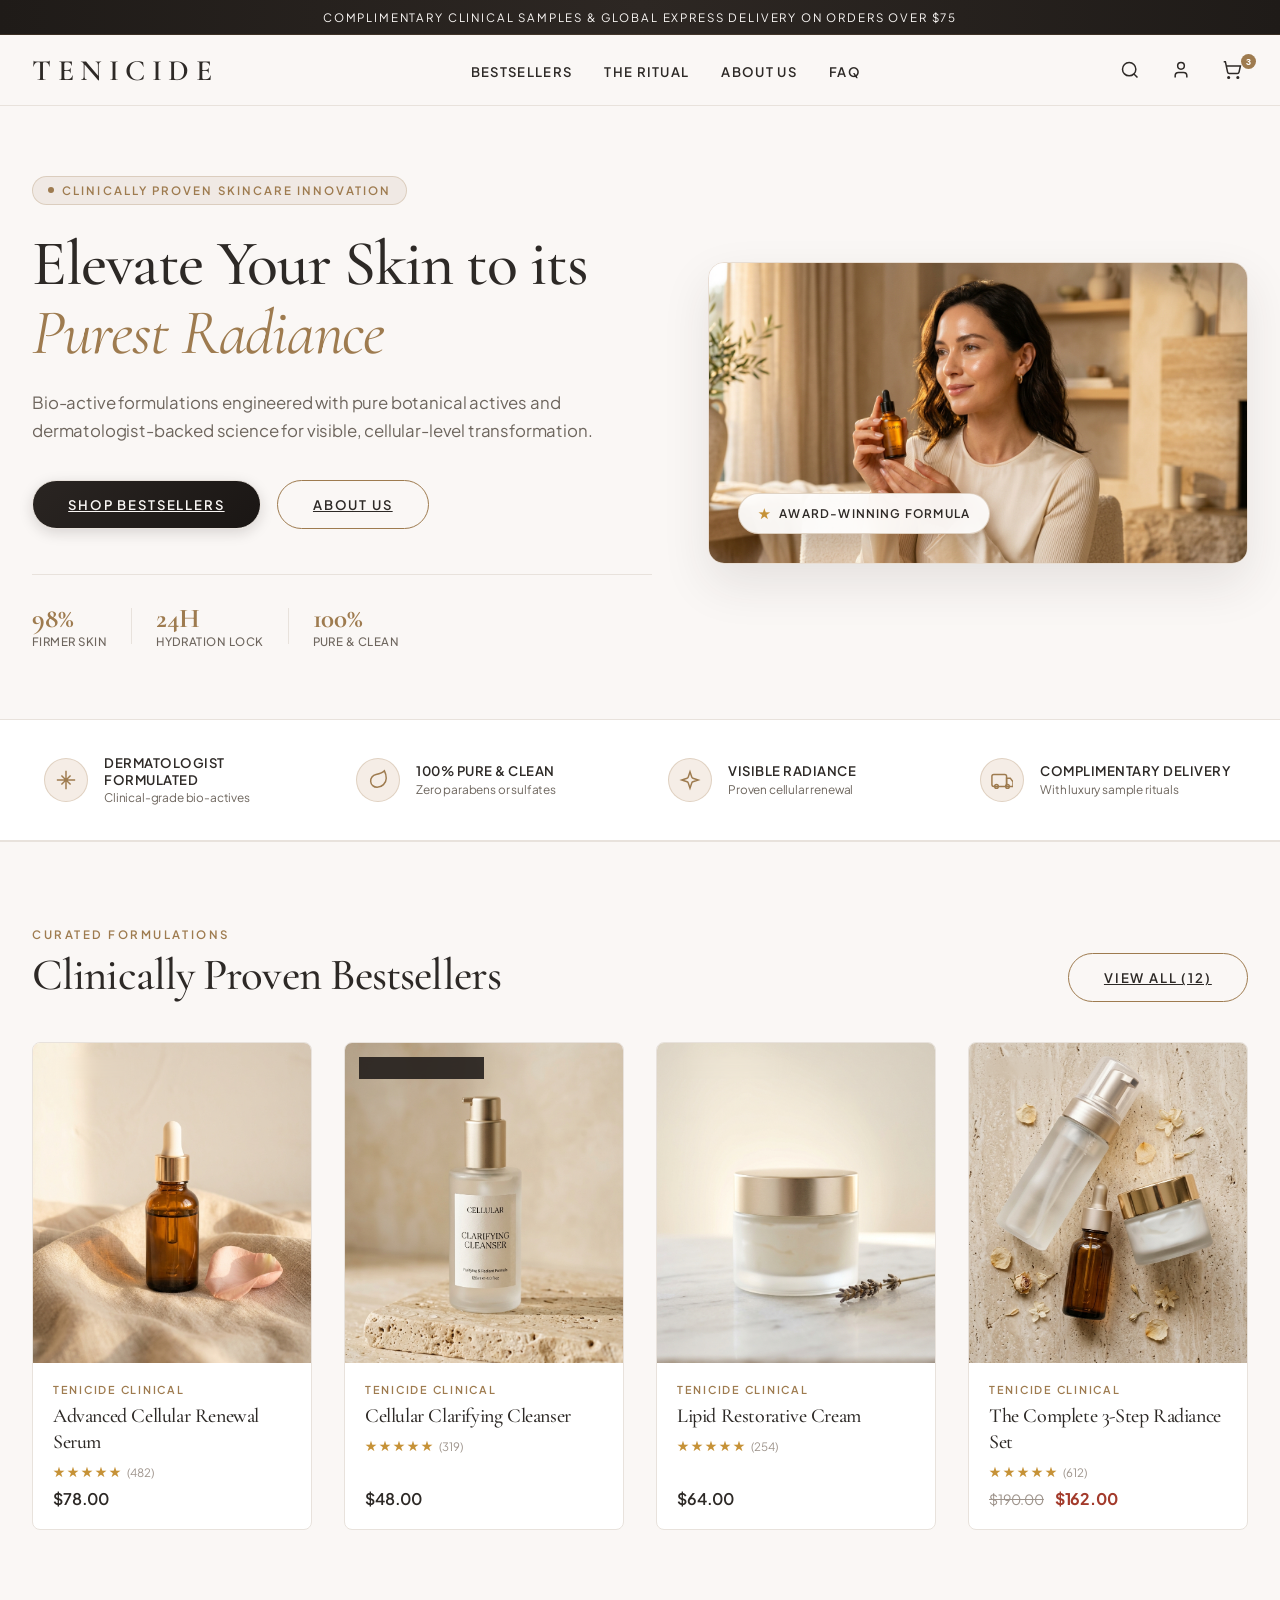
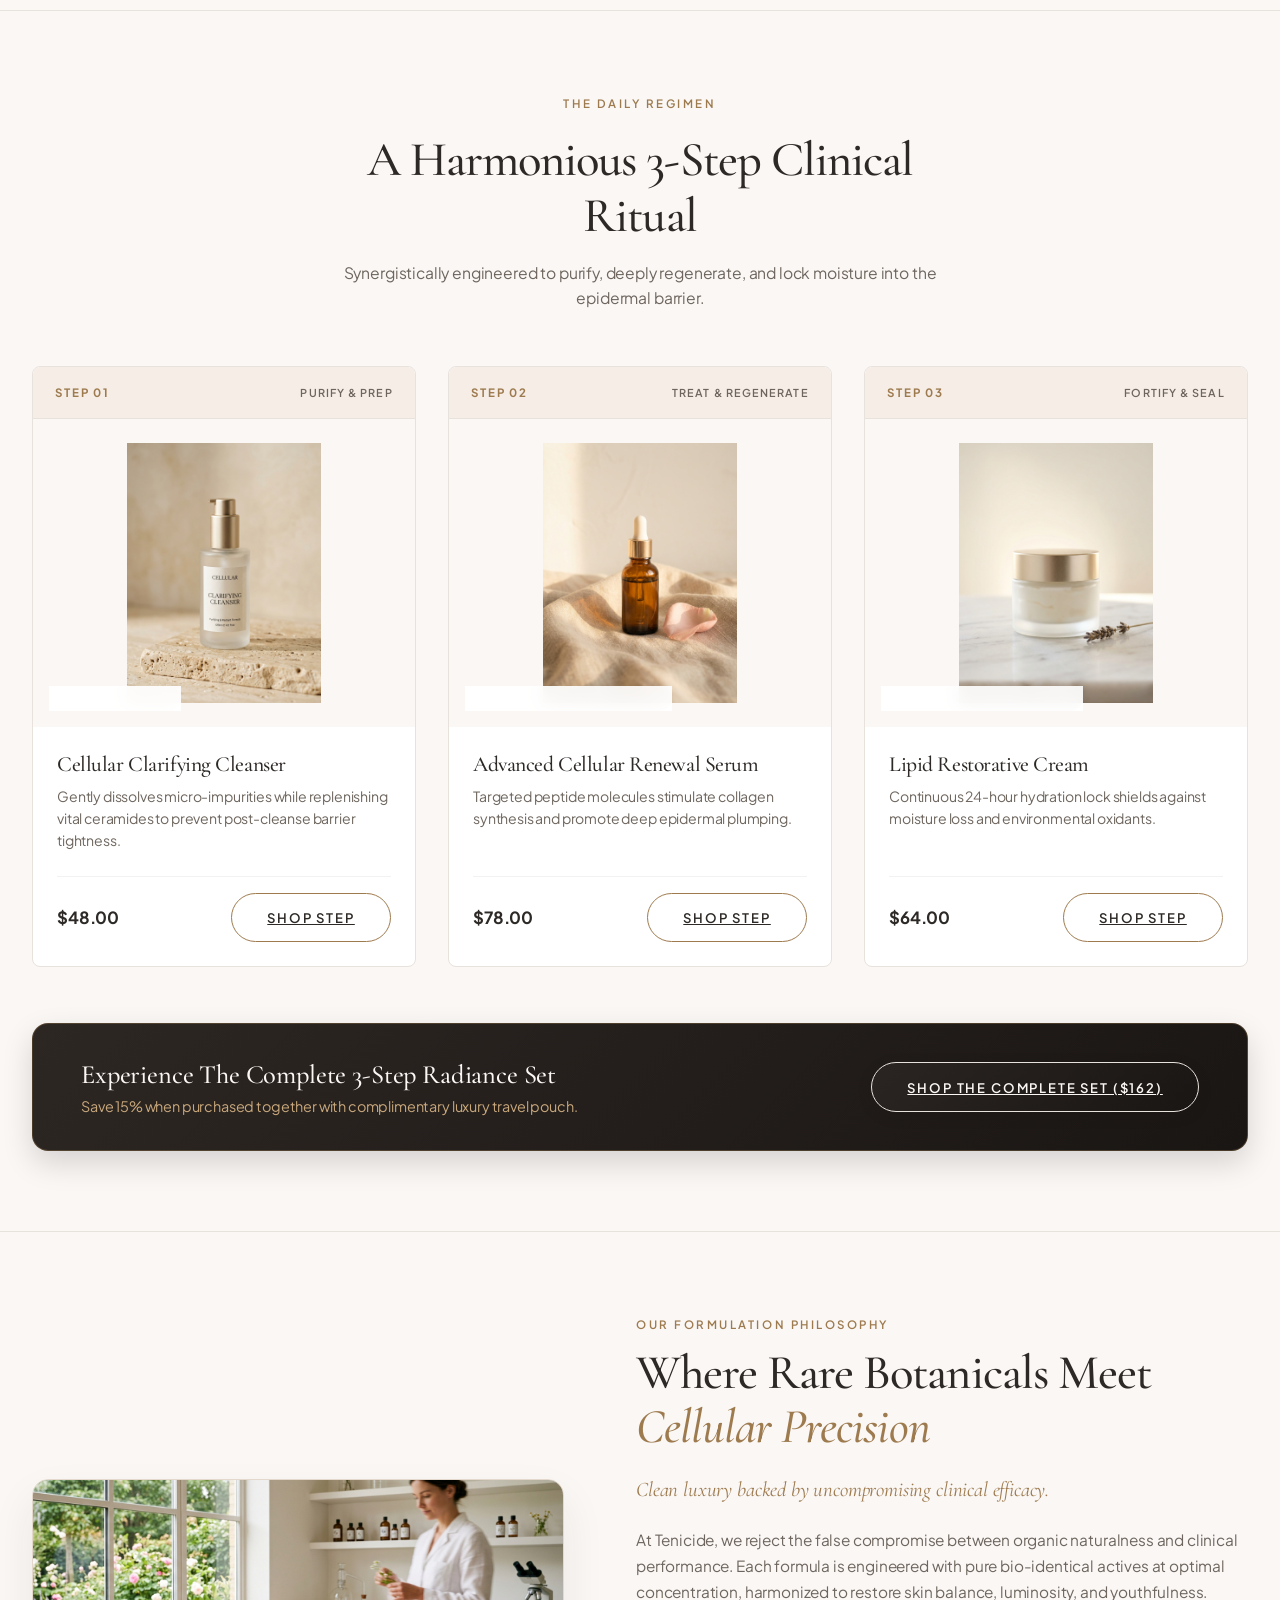
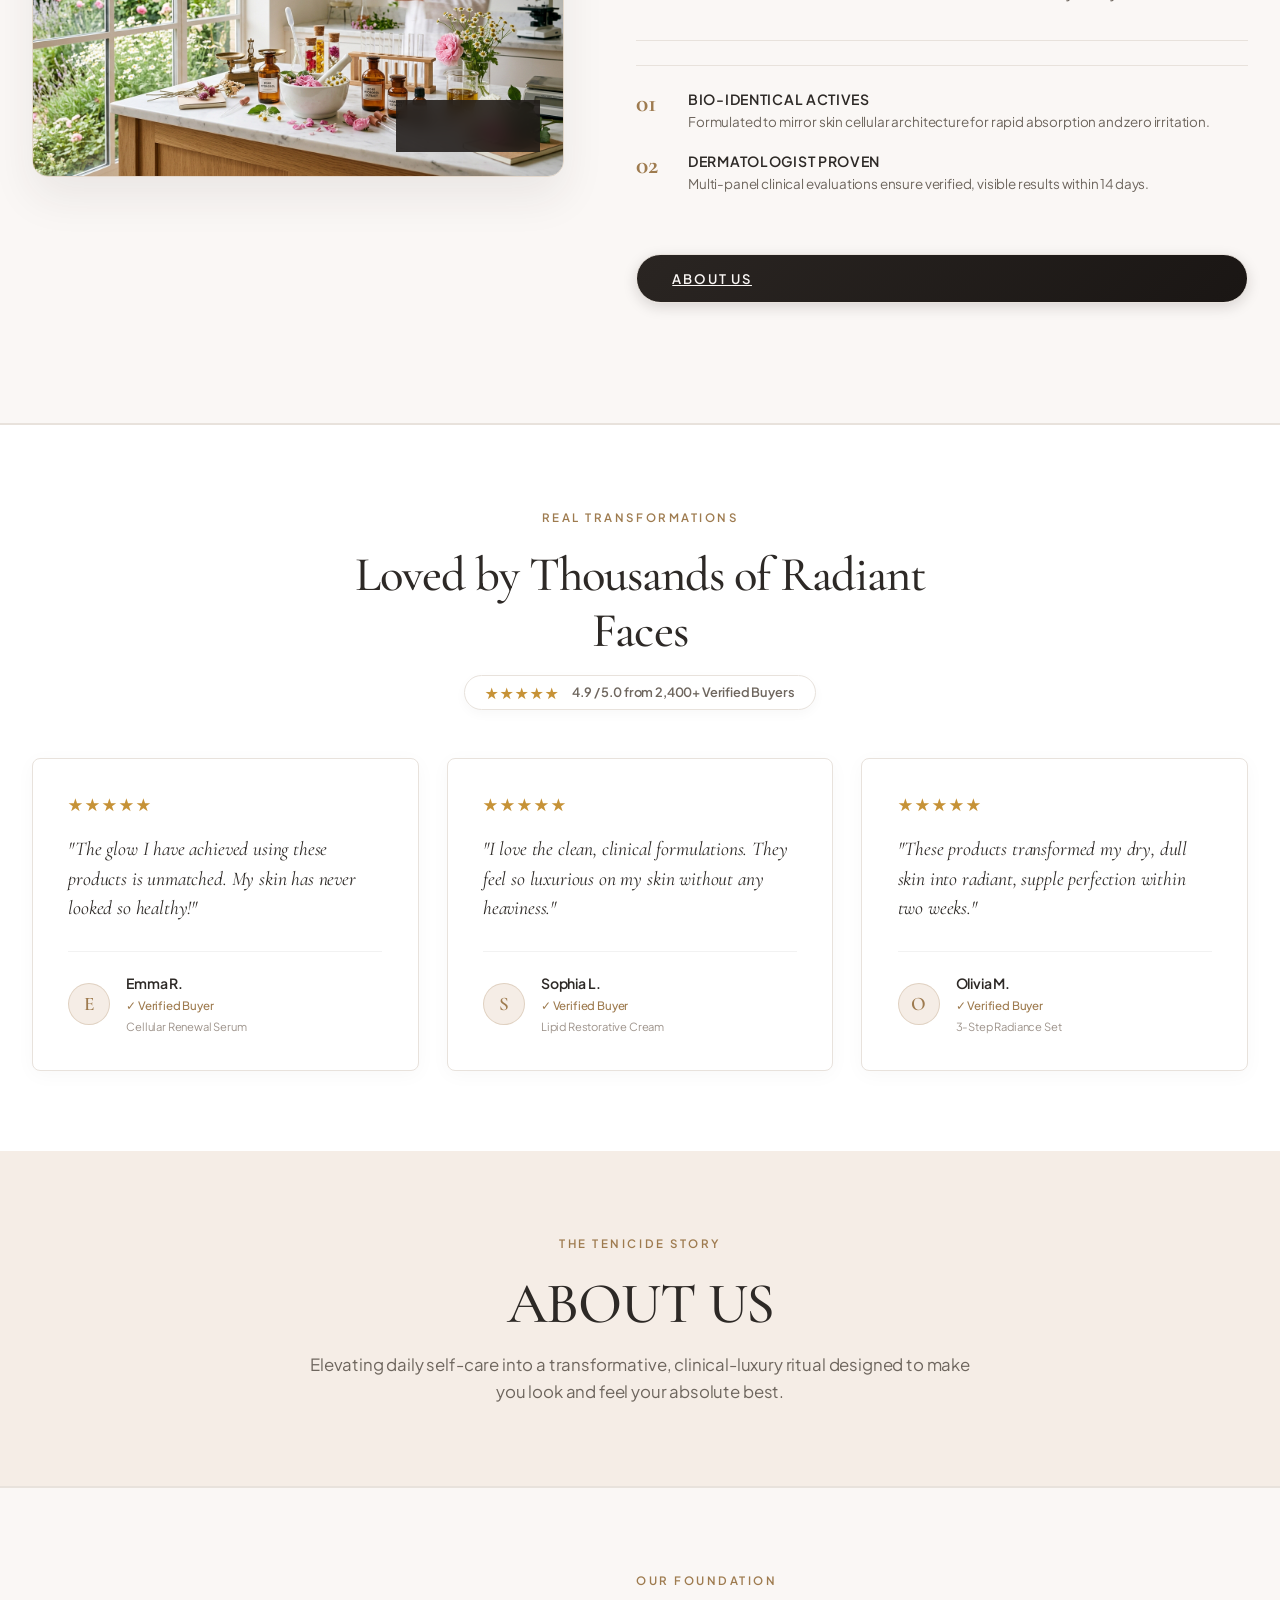
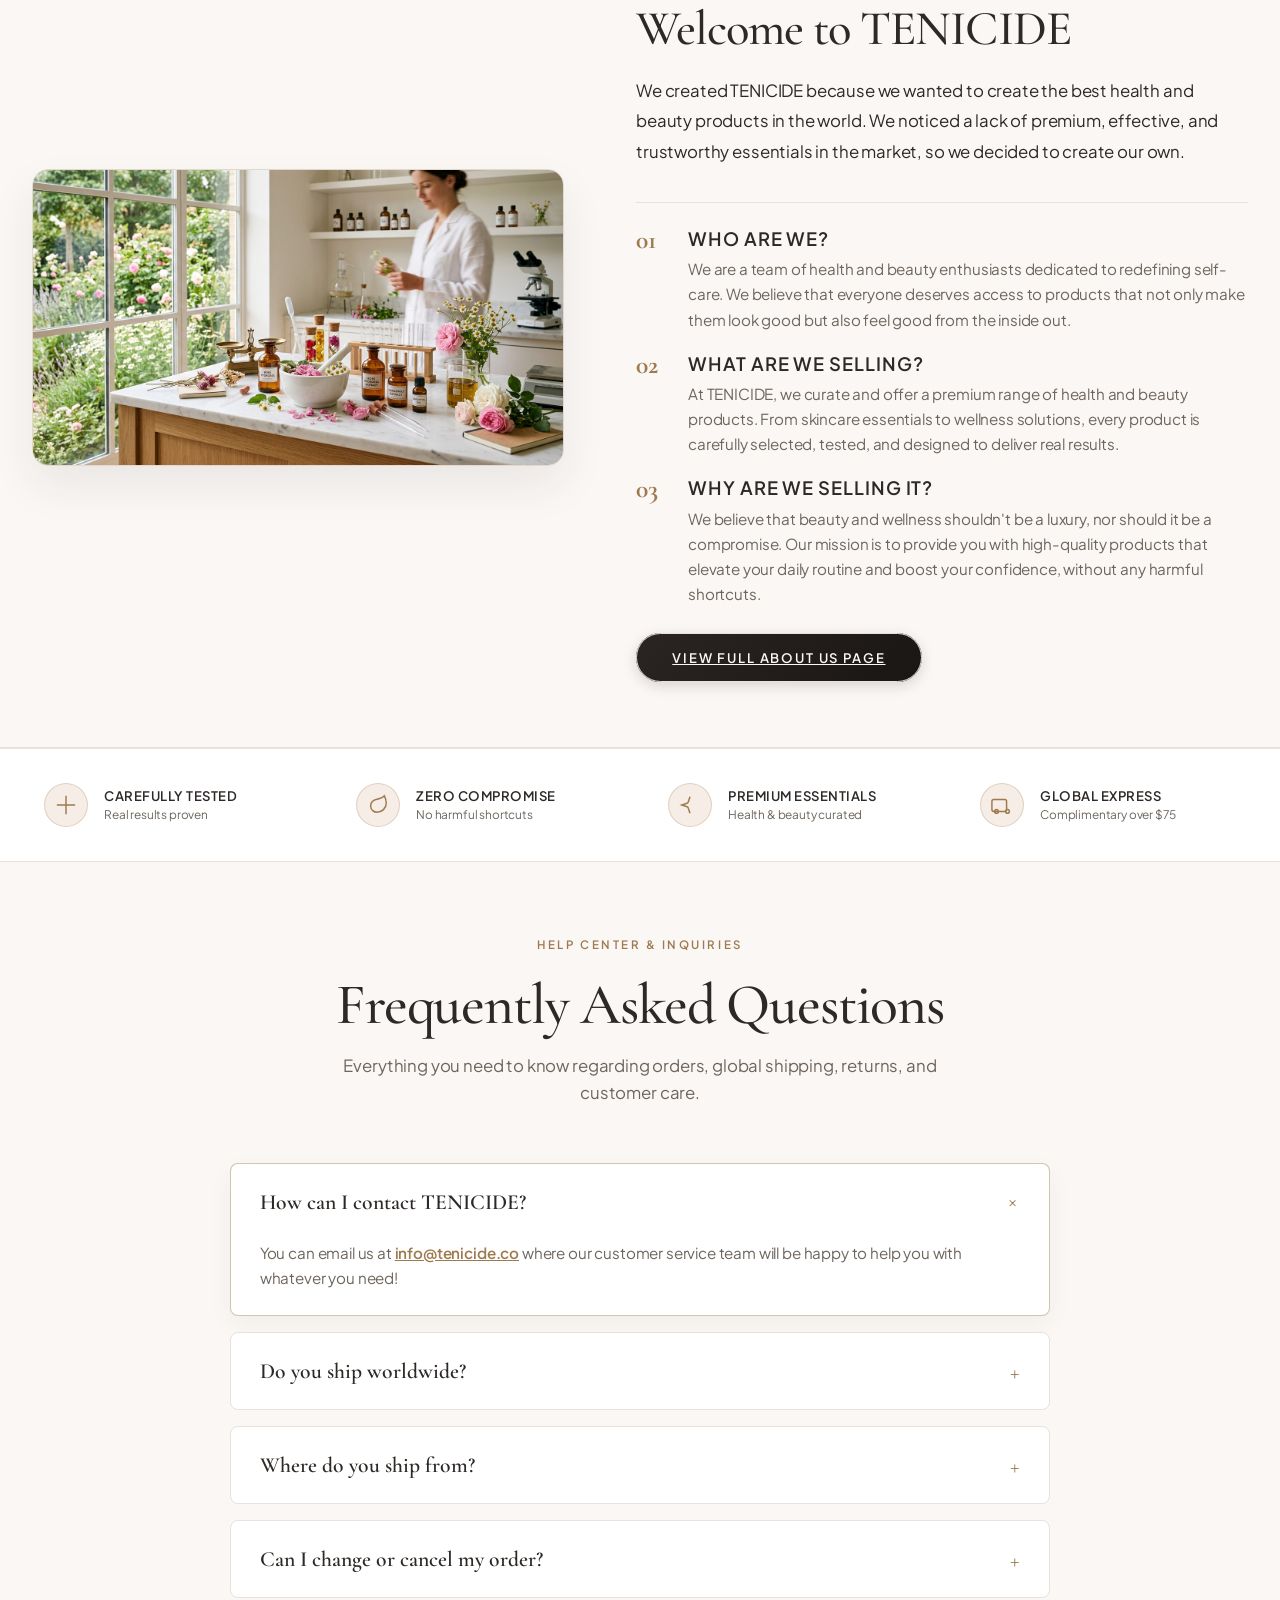
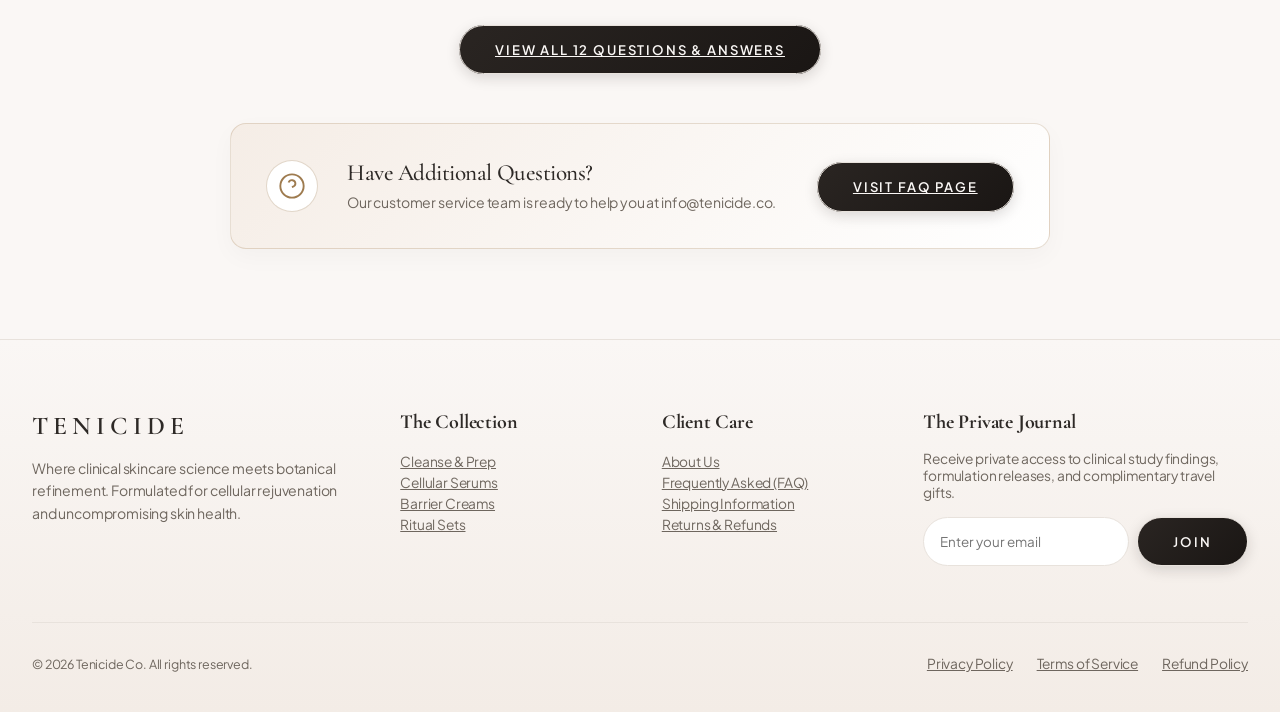
==== commit d21eb17f: "chore: remove live preview toolbar banner and styles" ====
--- a/index.html
+++ b/index.html
@@ -3,7 +3,7 @@
 <head>
   <meta charset="UTF-8">
   <meta name="viewport" content="width=device-width, initial-scale=1.0">
-  <title>Tenicide Co. | Luxury Skincare Redesign Live Preview</title>
+  <title>TENICIDE | Clinical &amp; Luxury Skincare</title>
   <link rel="preconnect" href="https://fonts.googleapis.com">
   <link rel="preconnect" href="https://fonts.gstatic.com" crossorigin>
   <link href="https://fonts.googleapis.com/css2?family=Cormorant+Garamond:ital,wght@0,300;0,400;0,500;0,600;0,700;1,400;1,600&family=Plus+Jakarta+Sans:wght@300;400;500;600;700&display=swap" rel="stylesheet">
@@ -12,14 +12,7 @@
   <style>
     *, *::before, *::after { box-sizing: border-box; margin: 0; }
 
-    /* Preview toolbar */
-    .preview-bar { position: sticky; top: 0; z-index: 99999; background: #1A1614; color: #FAF7F5; padding: 0.55rem 1.5rem; display: flex; justify-content: space-between; align-items: center; border-bottom: 1px solid #9E7B4F; font-family: var(--lx-font-body); font-size: 0.8rem; }
-    .preview-bar__left { display: flex; align-items: center; gap: 0.75rem; }
-    .preview-chip { background: #9E7B4F; color: #FFF; font-size: 0.65rem; font-weight: 700; letter-spacing: 0.1em; padding: 0.18rem 0.55rem; border-radius: 9999px; text-transform: uppercase; }
-    .preview-tabs { display: flex; gap: 0.4rem; }
-    .preview-tab { background: rgba(255,255,255,0.08); color: #FAF7F5; border: 1px solid rgba(255,255,255,0.15); border-radius: 9999px; padding: 0.3rem 0.85rem; cursor: pointer; font-size: 0.72rem; font-weight: 600; font-family: var(--lx-font-body); transition: all 0.2s; }
-    .preview-tab.active, .preview-tab:hover { background: #9E7B4F; border-color: #9E7B4F; color: #FFF; }
-    .page-view { display: none; } .page-view.active { display: block; }
+
 
     /* Layout */
     .page-width { max-width: 1320px; margin: 0 auto; padding: 0 2rem; }
@@ -192,18 +185,6 @@
   </style>
 </head>
 <body>
-  <!-- Preview Toolbar -->
-  <div class="preview-bar">
-    <div class="preview-bar__left">
-      <span class="preview-chip">LIVE PREVIEW</span>
-      <span>Tenicide Skincare • Online Store 2.0</span>
-    </div>
-    <div class="preview-tabs">
-      <button class="preview-tab active" onclick="showView('homepage')">Homepage</button>
-      <button class="preview-tab" onclick="window.location.href='/about'">About Us (page.about.json)</button>
-      <button class="preview-tab" onclick="window.location.href='/faq'">FAQ (page.faq.json)</button>
-    </div>
-  </div>
 
   <!-- Announcement -->
   <div class="announcement">Complimentary Clinical Samples &amp; Global Express Delivery on Orders Over $75</div>
@@ -484,16 +465,7 @@
   </footer>
 
   <script>
-    function showView(name) {
-      document.querySelectorAll('.page-view').forEach(v => v.classList.remove('active'));
-      document.querySelectorAll('.preview-tab').forEach(b => b.classList.remove('active'));
-      document.getElementById('view-' + name).classList.add('active');
-      const tabs = document.querySelectorAll('.preview-tab');
-      if (name === 'homepage') tabs[0].classList.add('active');
-      if (name === 'about') tabs[1].classList.add('active');
-      if (name === 'faq') tabs[2].classList.add('active');
-      window.scrollTo({ top: 0, behavior: 'smooth' });
-    }
+
     function toggleFaq(btn) {
       const item = btn.closest('.faq-item');
       item.classList.toggle('is-open');
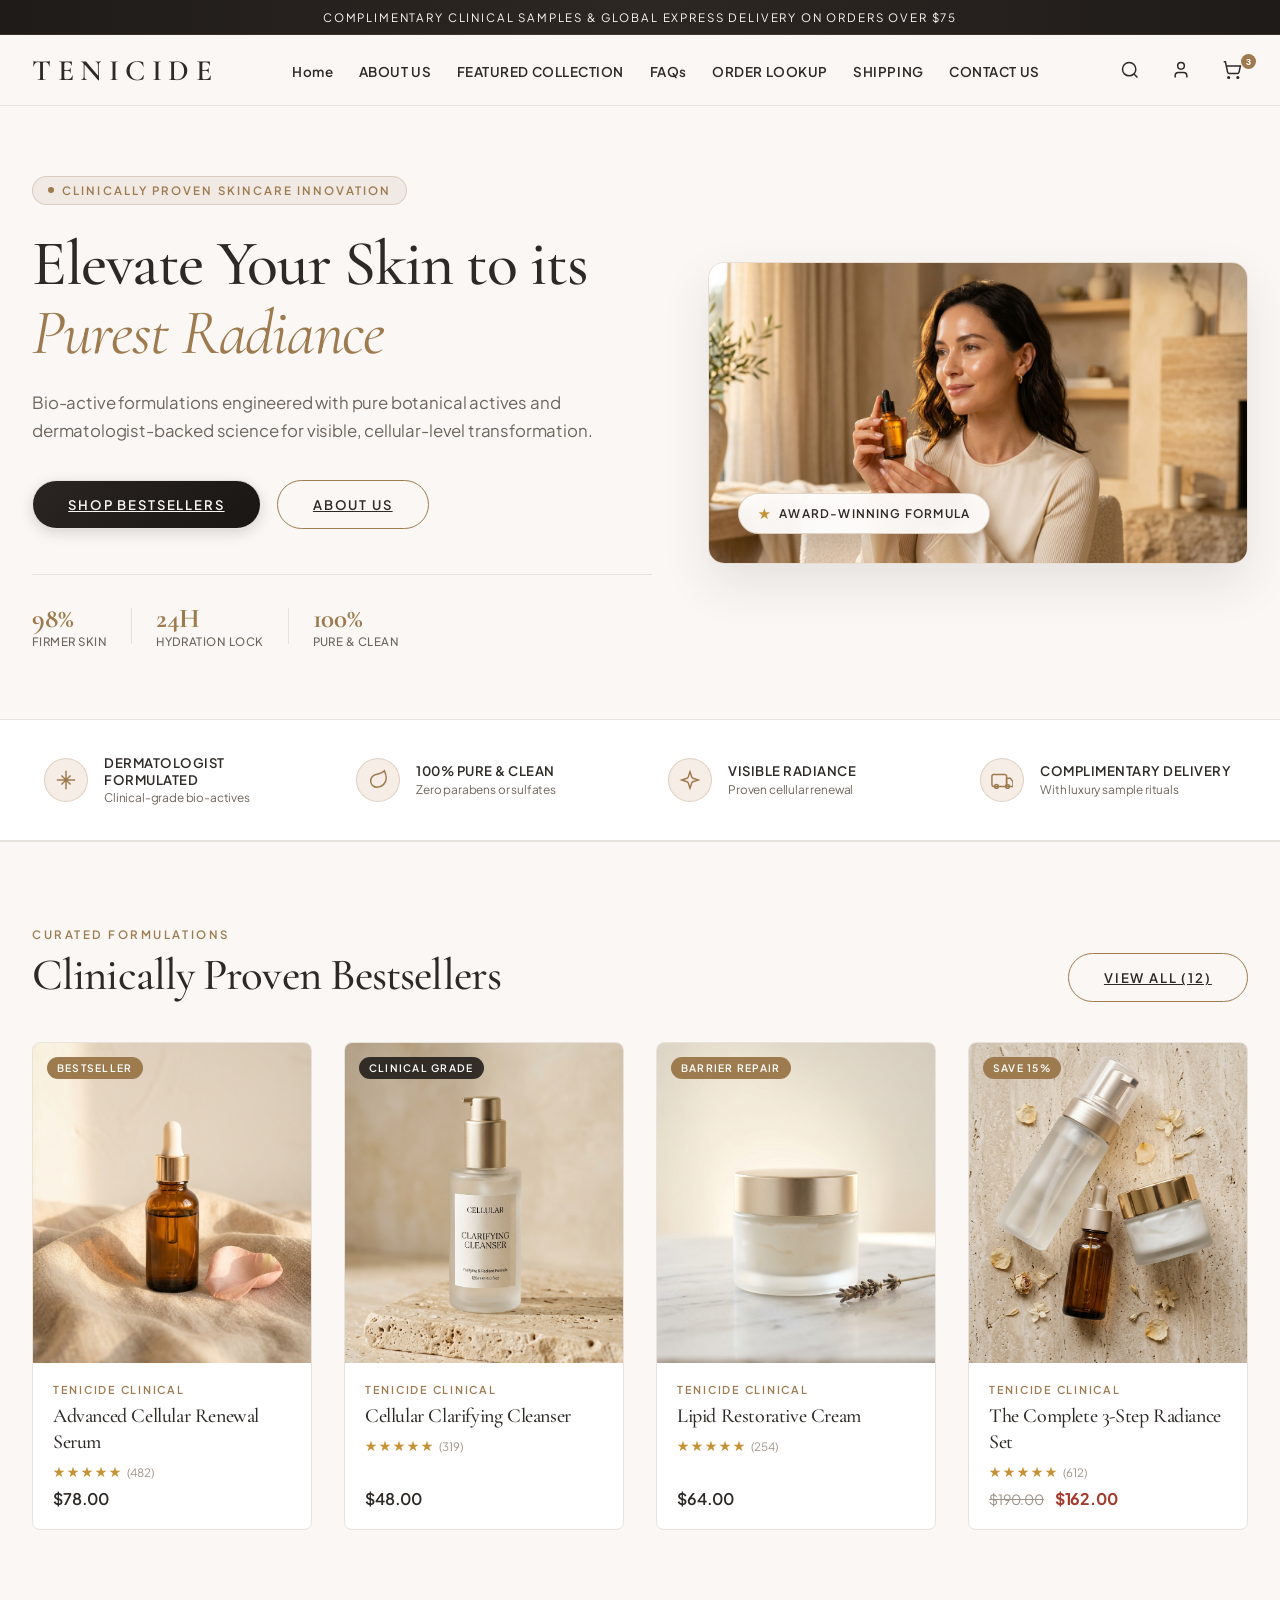
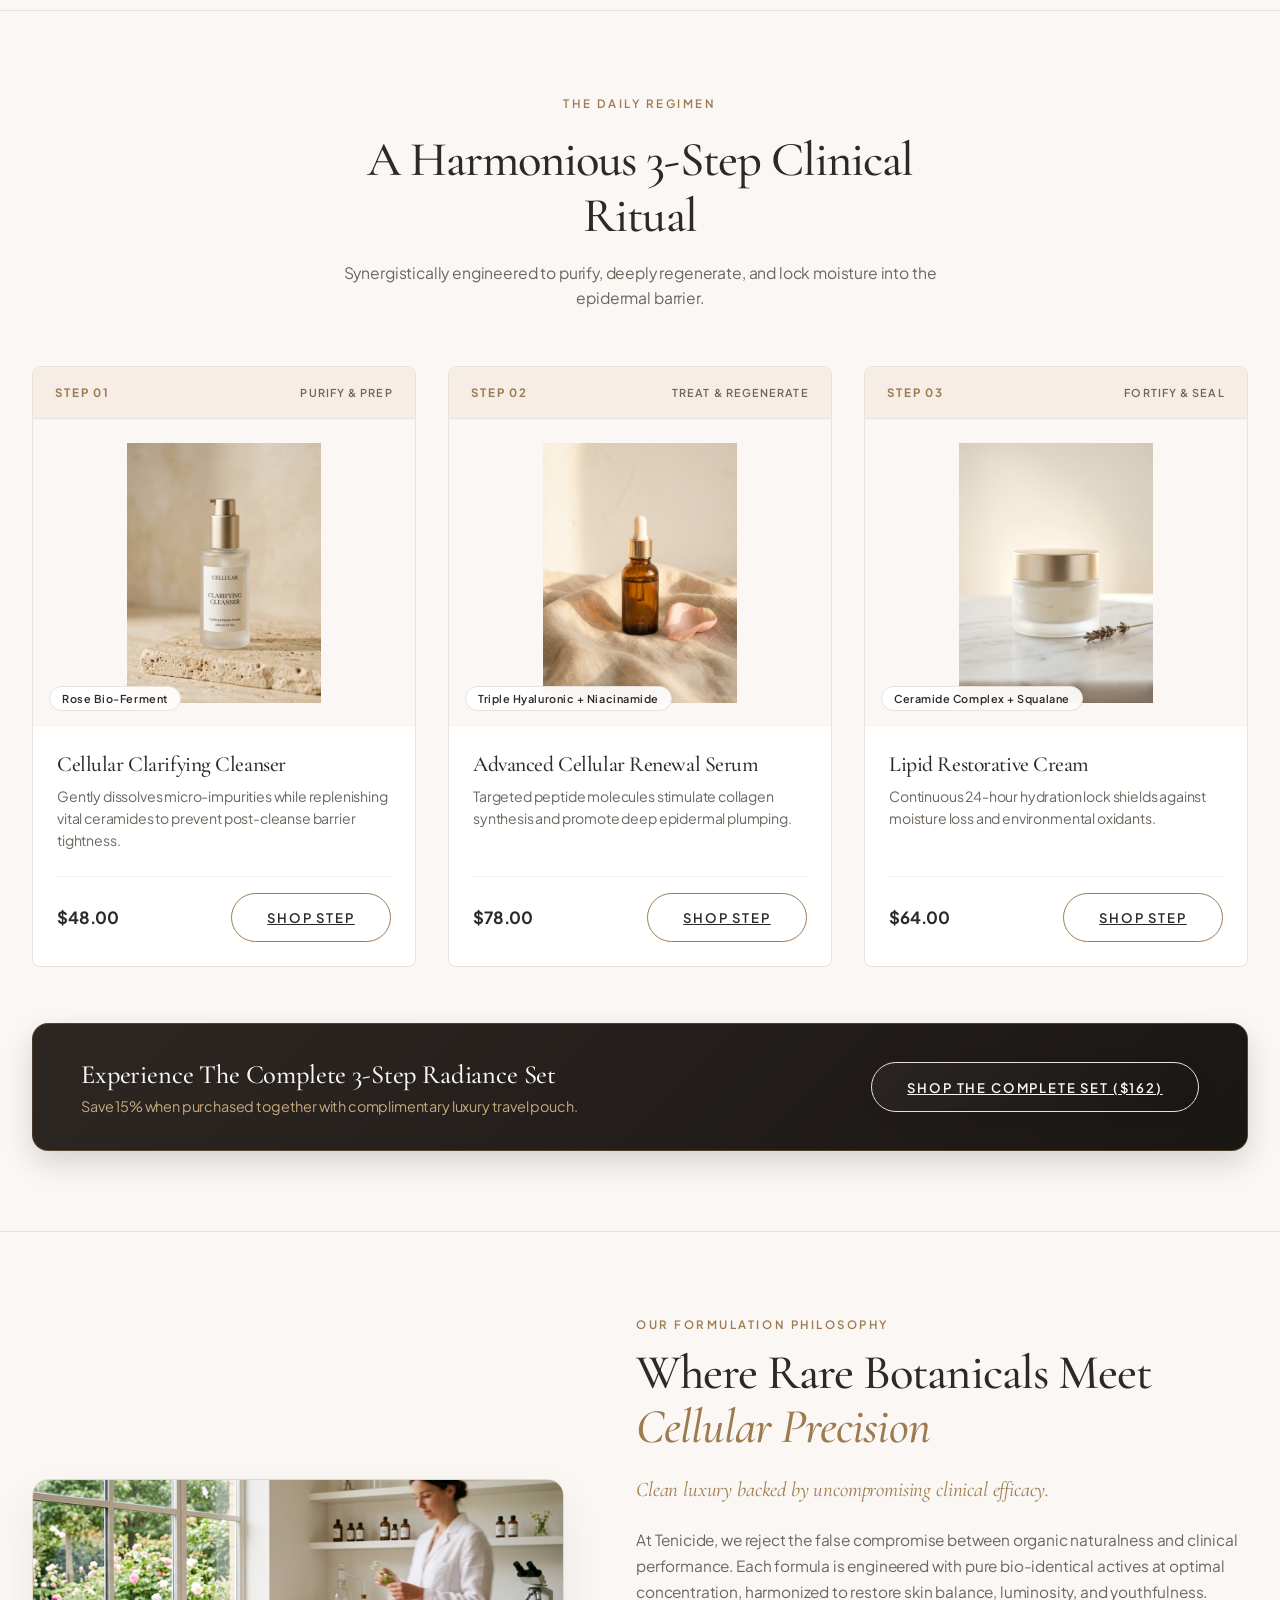
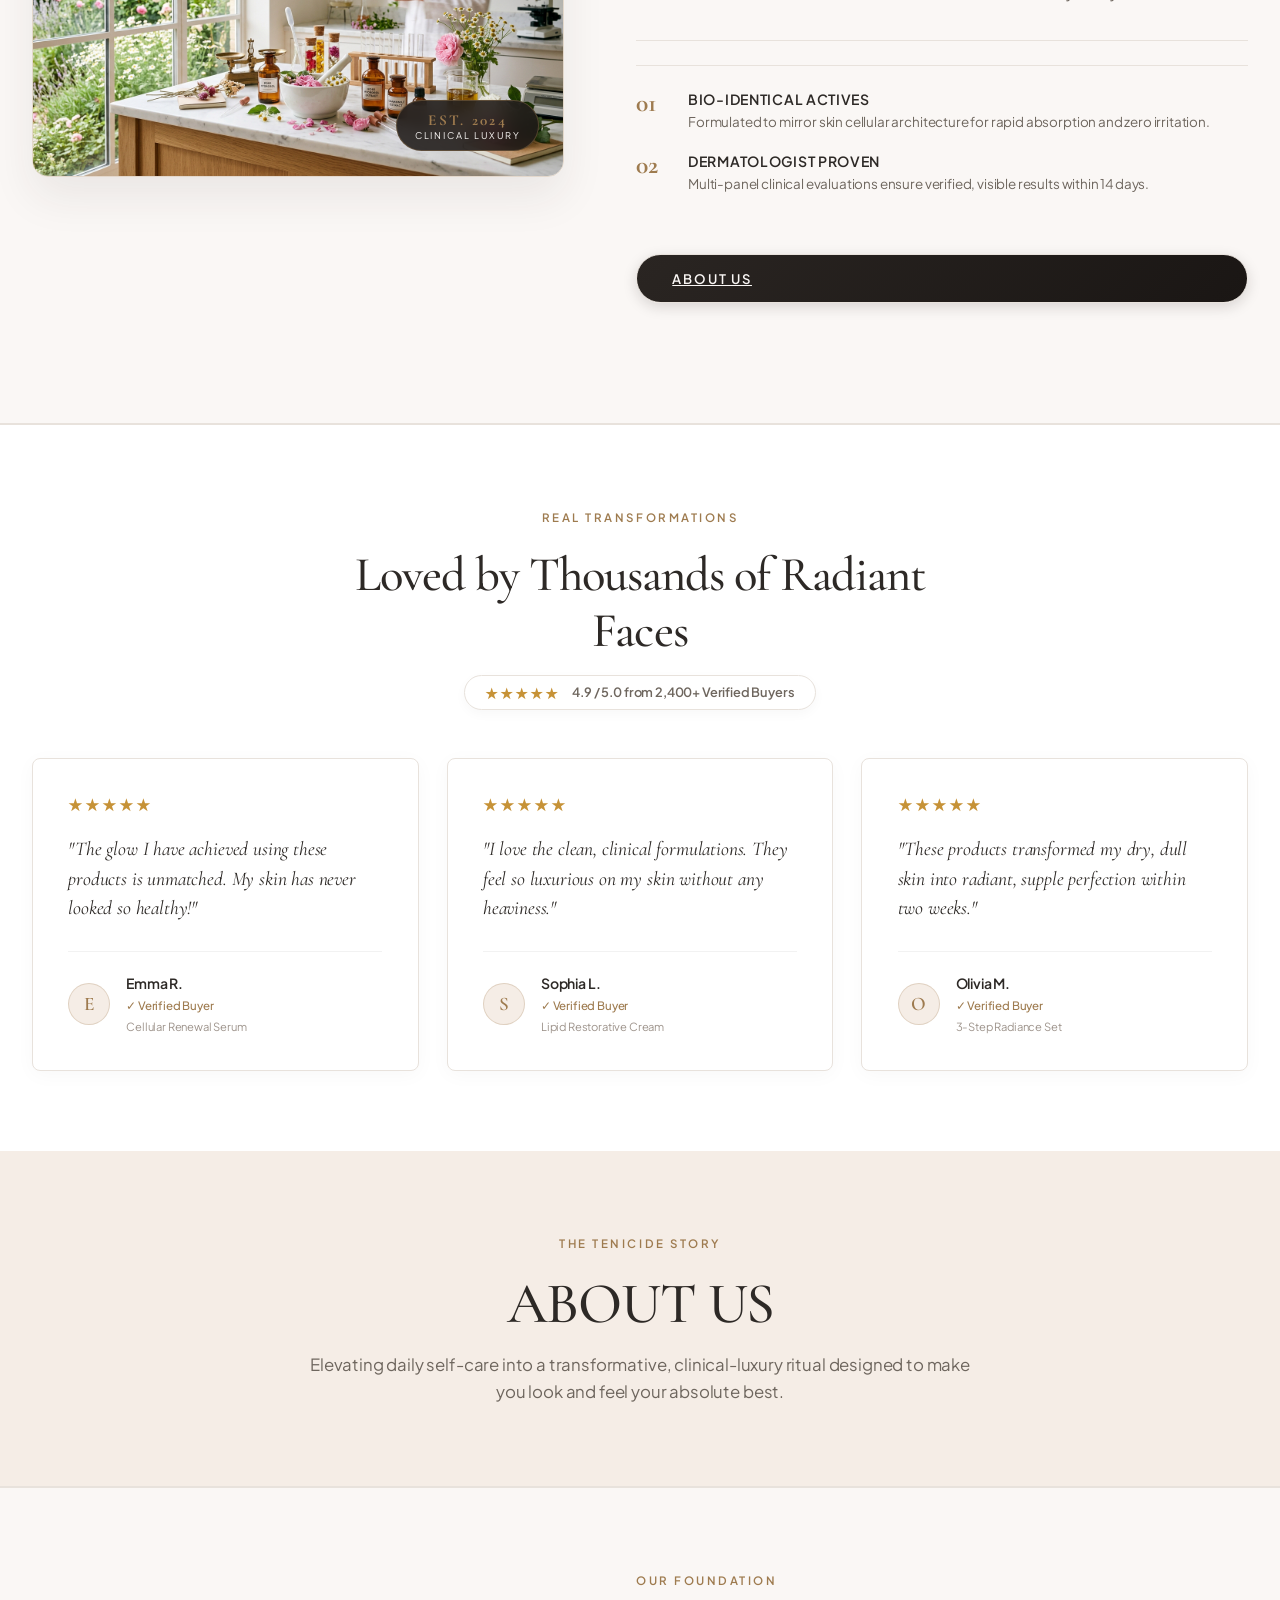
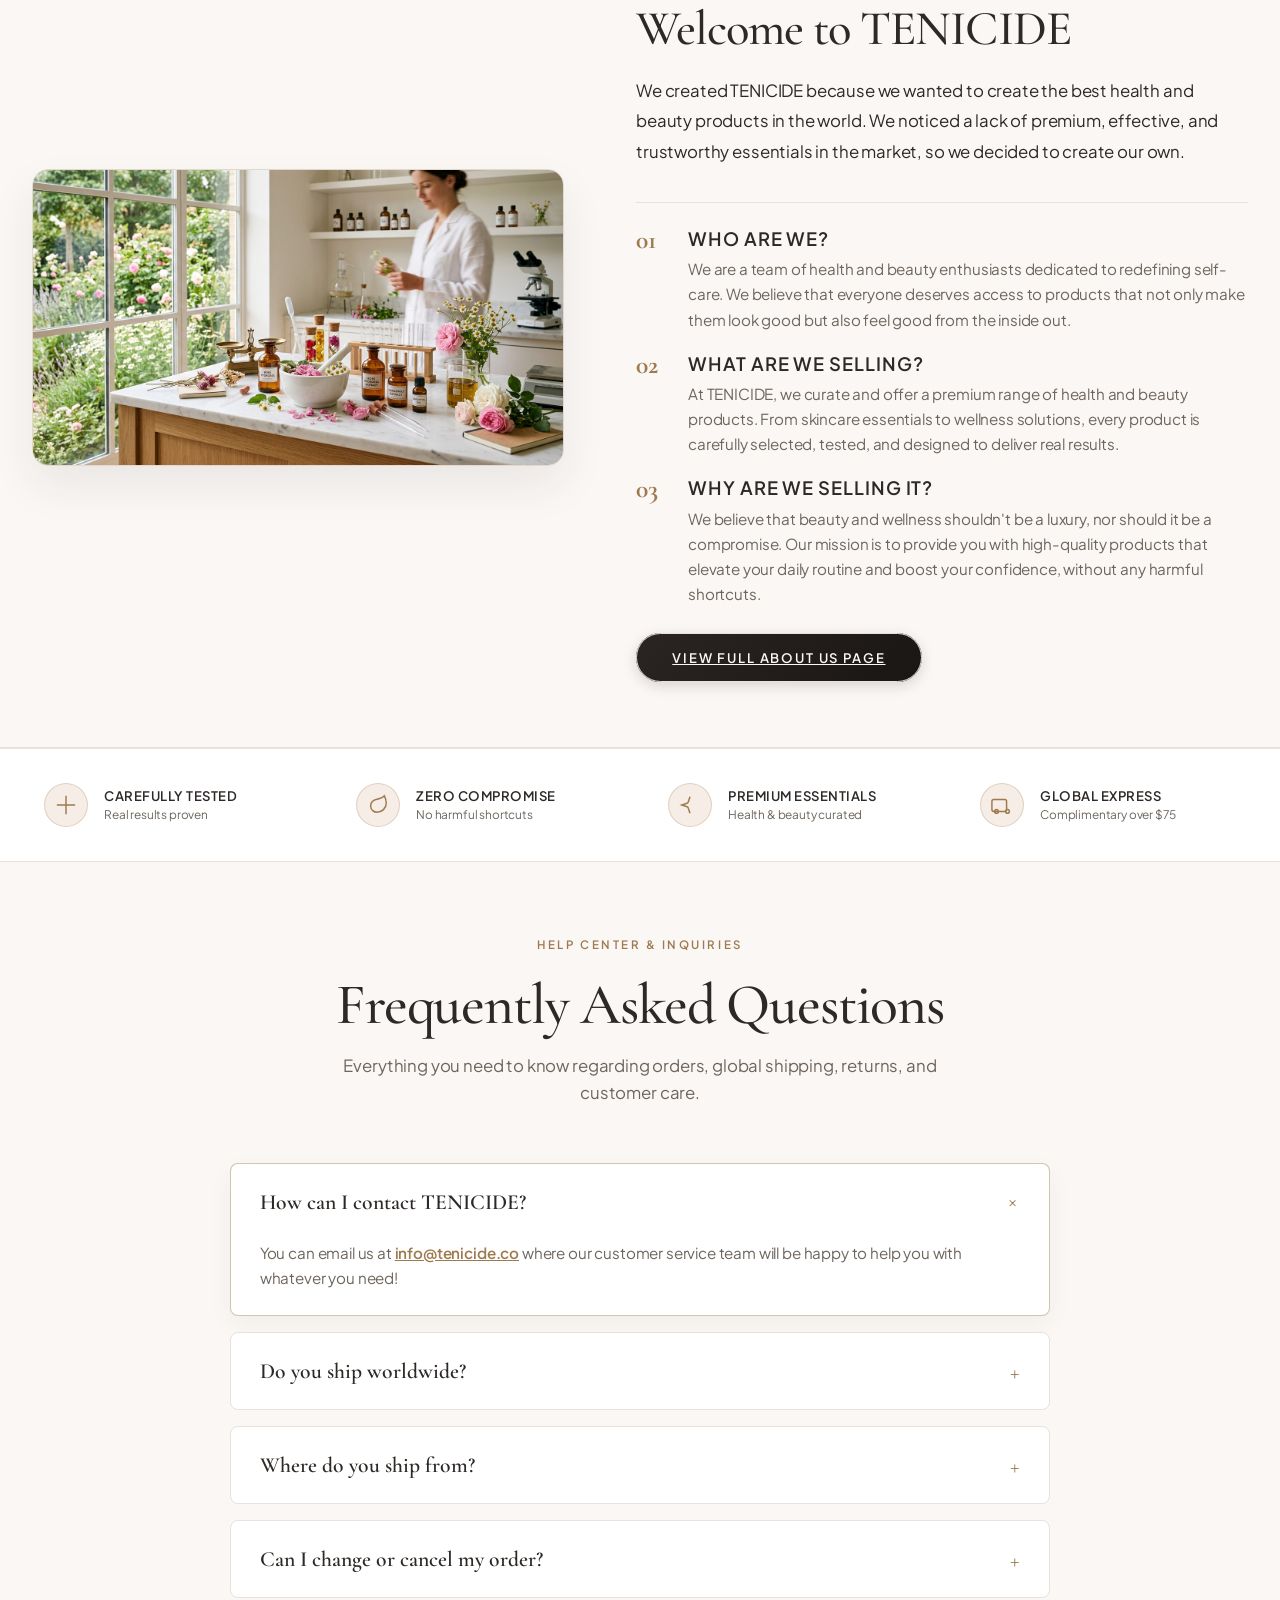
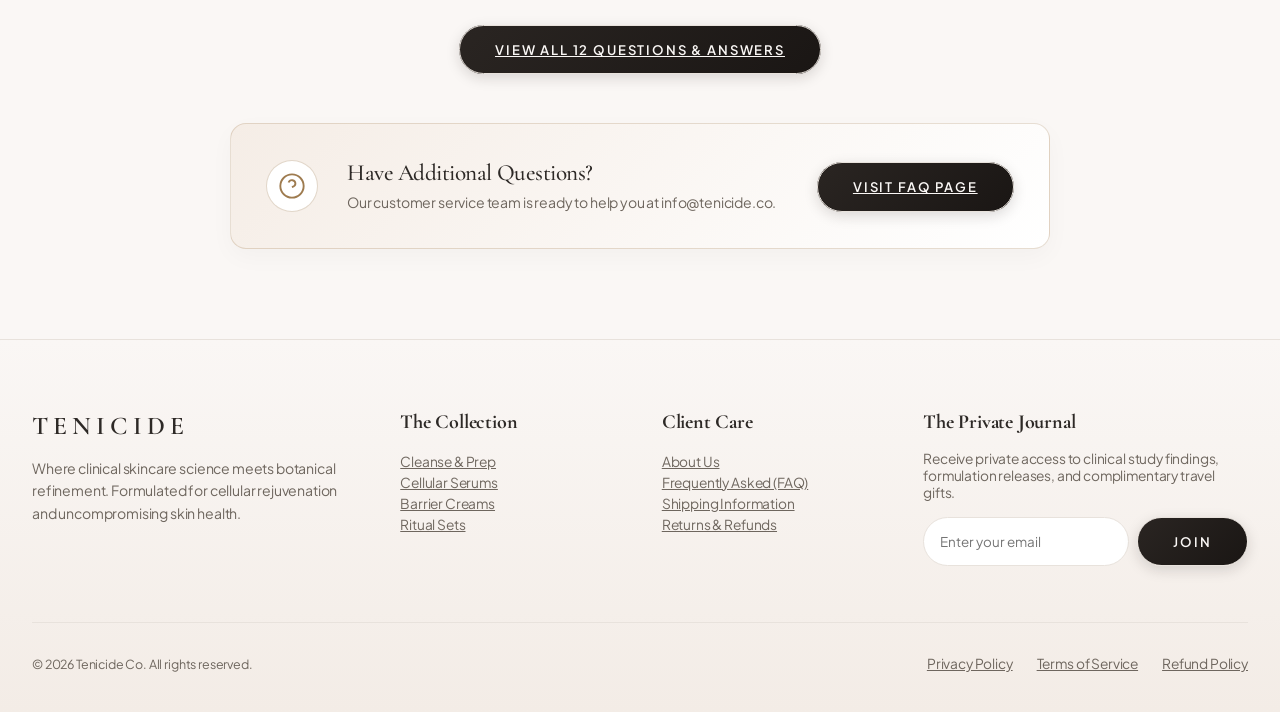
==== commit ff38925f: "feat: update navigation header to Home, ABOUT US, FEATURED COLLECTION, FAQs, ORDER LOOKUP, SHIPPING," ====
--- a/index.html
+++ b/index.html
@@ -25,9 +25,9 @@
     .header { background: rgba(250,247,245,0.98); backdrop-filter: blur(12px); border-bottom: 1px solid var(--lx-border-subtle); padding: 1.1rem 0; position: relative; z-index: 100; }
     .header__inner { display: flex; justify-content: space-between; align-items: center; }
     .header__logo { font-family: var(--lx-font-heading); font-size: 1.85rem; font-weight: 600; letter-spacing: 0.22em; color: var(--lx-text-primary); text-decoration: none; }
-    .header__nav { display: flex; gap: 2rem; list-style: none; padding: 0; }
-    .header__link { font-family: var(--lx-font-body); font-size: 0.82rem; font-weight: 600; letter-spacing: 0.1em; text-transform: uppercase; color: var(--lx-text-primary); text-decoration: none; transition: color 0.2s; }
-    .header__link:hover { color: var(--lx-gold-primary); }
+    .header__nav { display: flex; gap: 1.6rem; list-style: none; padding: 0; align-items: center; }
+    .header__link { font-family: var(--lx-font-body); font-size: 0.84rem; font-weight: 600; letter-spacing: 0.04em; text-transform: none; color: var(--lx-text-primary); text-decoration: none; transition: color 0.2s; white-space: nowrap; }
+    .header__link:hover, .header__link.active { color: var(--lx-gold-primary); }
     .header__icons { display: flex; align-items: center; gap: 1.2rem; }
     .icon-btn { background: none; border: none; cursor: pointer; color: var(--lx-text-primary); display: flex; align-items: center; position: relative; }
     .cart-count { position: absolute; top: -5px; right: -8px; background: var(--lx-gold-primary); color: #fff; font-size: 9px; font-weight: 700; width: 15px; height: 15px; border-radius: 50%; display: flex; align-items: center; justify-content: center; }
@@ -179,6 +179,8 @@
       .trust-grid { grid-template-columns: repeat(2, 1fr); }
       .reviews-grid { grid-template-columns: 1fr; }
       .footer-grid { grid-template-columns: 1fr 1fr; }
+      .header__inner { flex-wrap: wrap; gap: 0.8rem; justify-content: space-between; }
+      .header__nav { order: 3; width: 100%; overflow-x: auto; padding: 0.5rem 0; gap: 1.2rem; }
       .bundle-banner { flex-direction: column; text-align: center; gap: 1.4rem; padding: 1.8rem 1.5rem; }
       .concierge-box { flex-direction: column; text-align: center; }
     }
@@ -194,10 +196,13 @@
     <div class="page-width header__inner">
       <a href="/" class="header__logo">TENICIDE</a>
       <ul class="header__nav">
-        <li><a href="#products" class="header__link">Bestsellers</a></li>
-        <li><a href="#routine" class="header__link">The Ritual</a></li>
-        <li><a href="/about" class="header__link">About Us</a></li>
-        <li><a href="/faq" class="header__link">FAQ</a></li>
+        <li><a href="/" class="header__link">Home</a></li>
+        <li><a href="/about" class="header__link">ABOUT US</a></li>
+        <li><a href="#products" class="header__link">FEATURED COLLECTION</a></li>
+        <li><a href="/faq" class="header__link">FAQs</a></li>
+        <li><a href="/shipping#tracking" class="header__link">ORDER LOOKUP</a></li>
+        <li><a href="/shipping" class="header__link">SHIPPING</a></li>
+        <li><a href="mailto:info@tenicide.co" class="header__link">CONTACT US</a></li>
       </ul>
       <div class="header__icons">
         <button class="icon-btn"><svg width="20" height="20" viewBox="0 0 24 24" fill="none" stroke="currentColor" stroke-width="1.8"><circle cx="11" cy="11" r="8"/><path d="m21 21-4.3-4.3"/></svg></button>
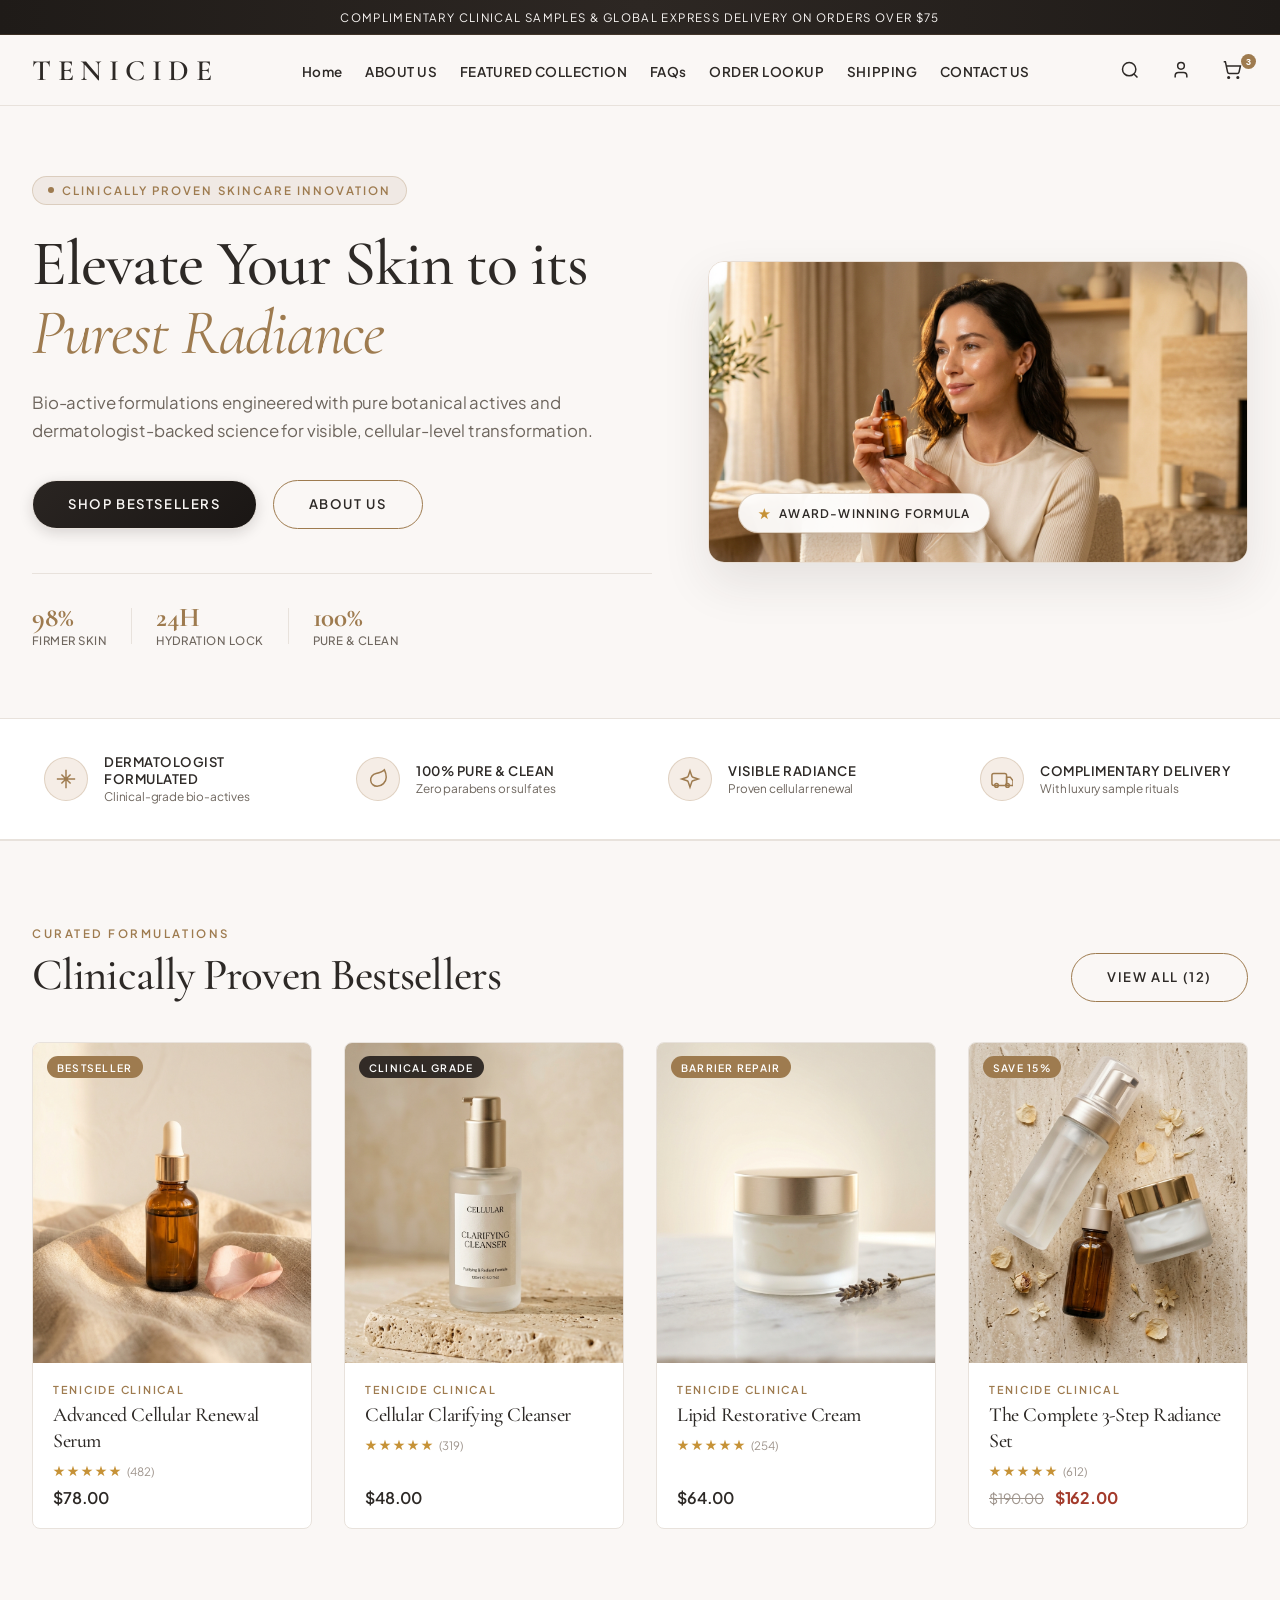
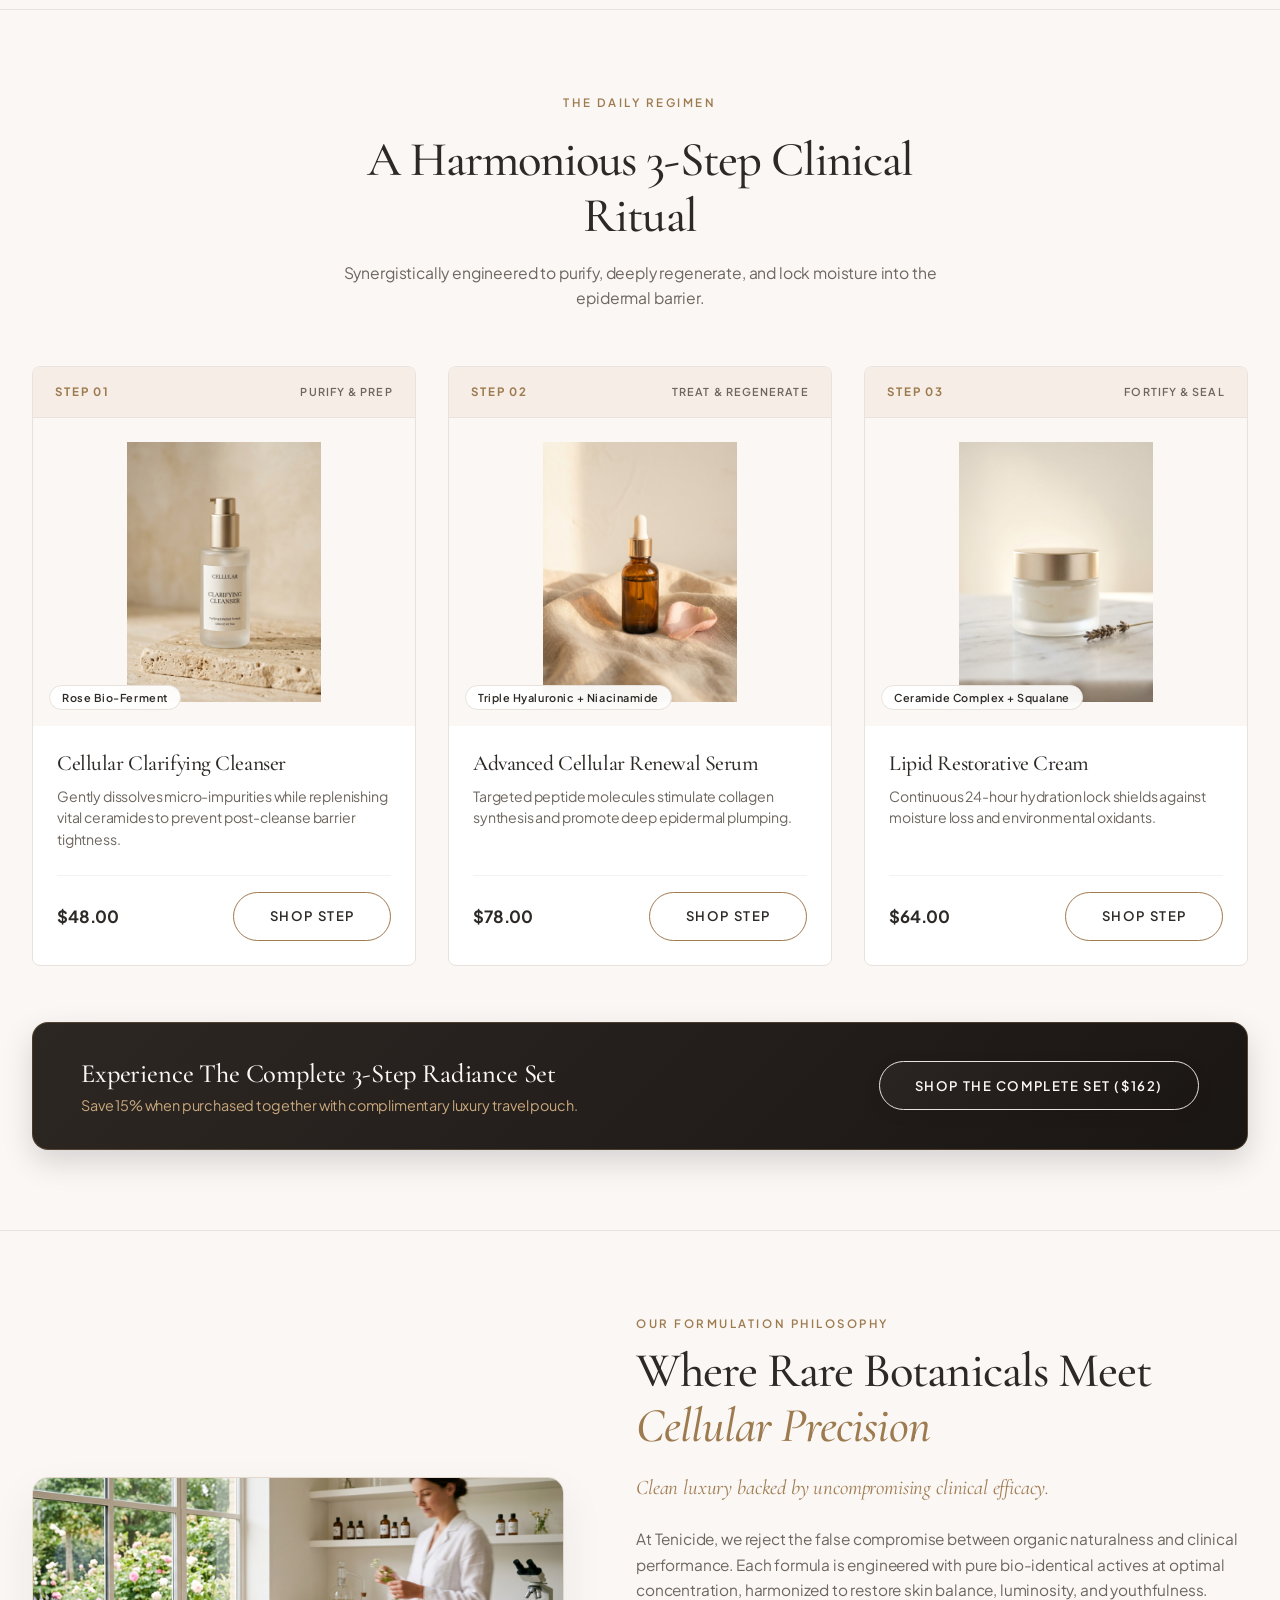
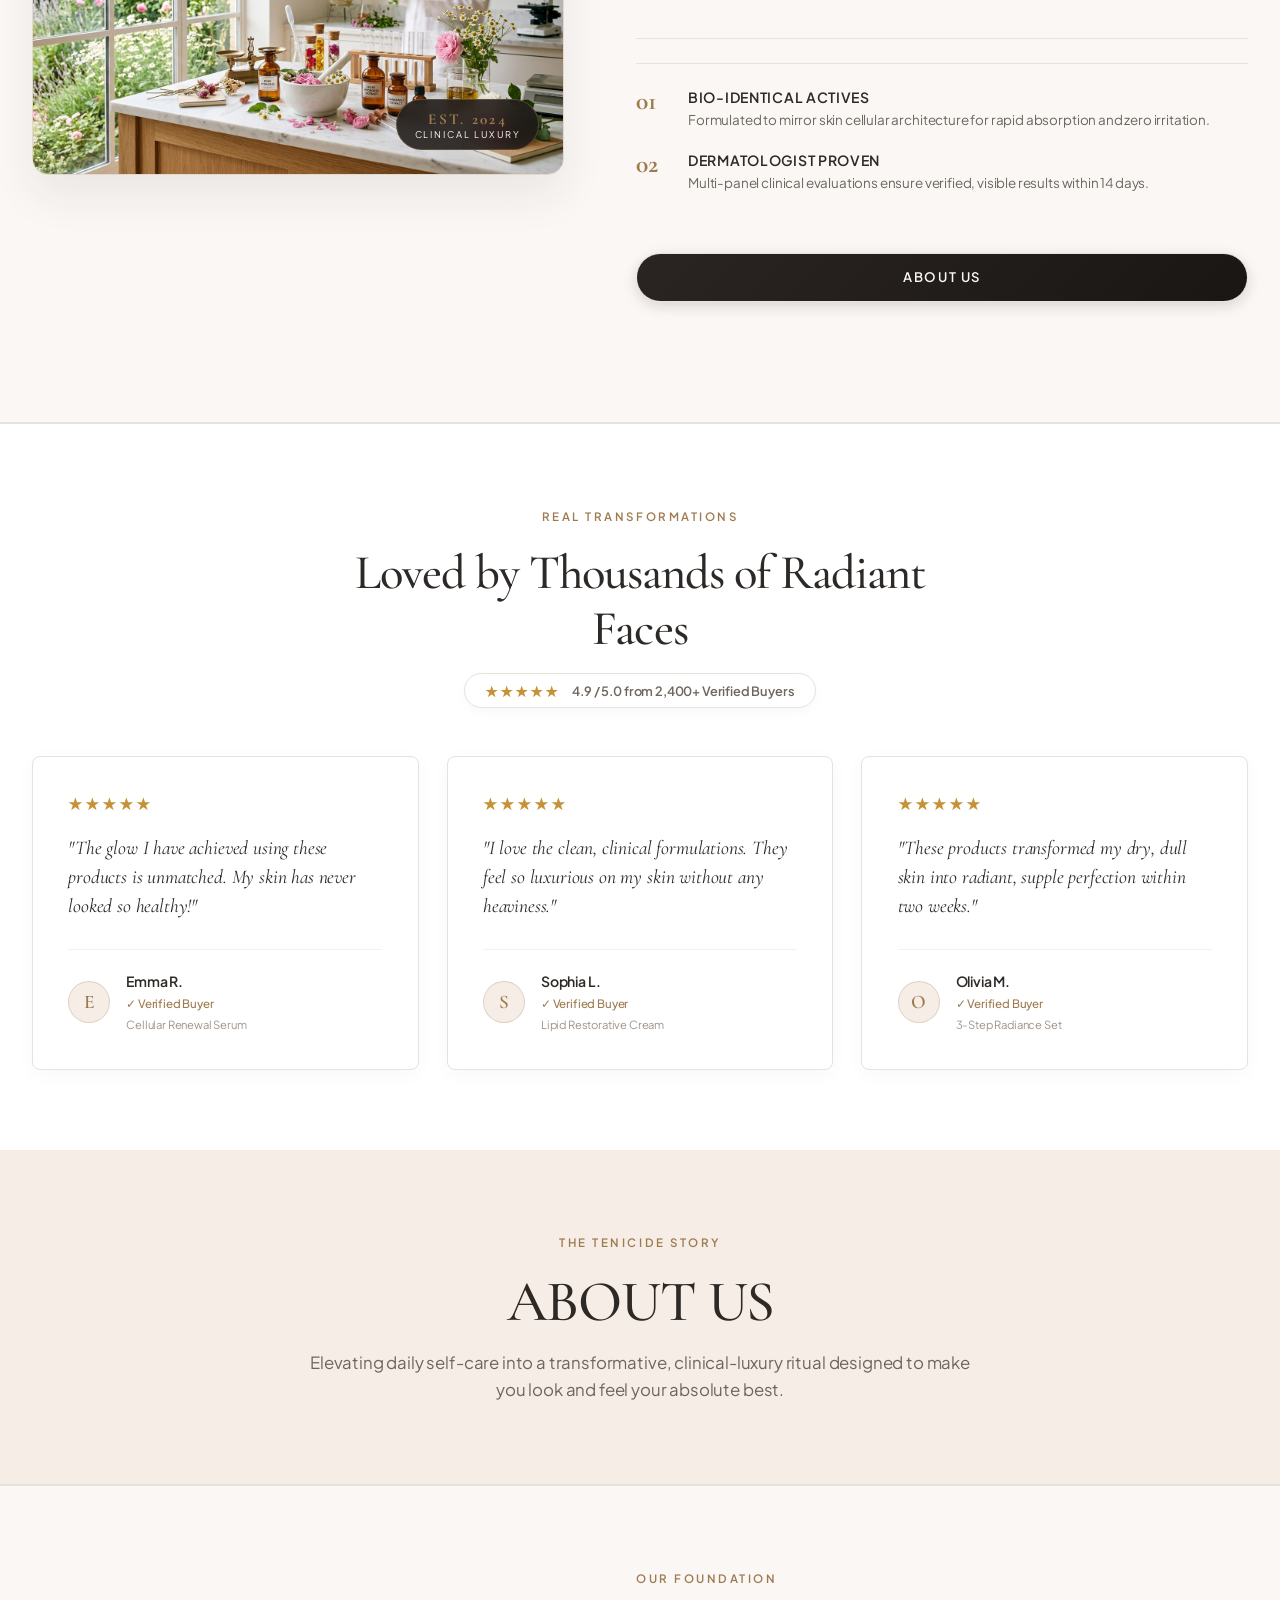
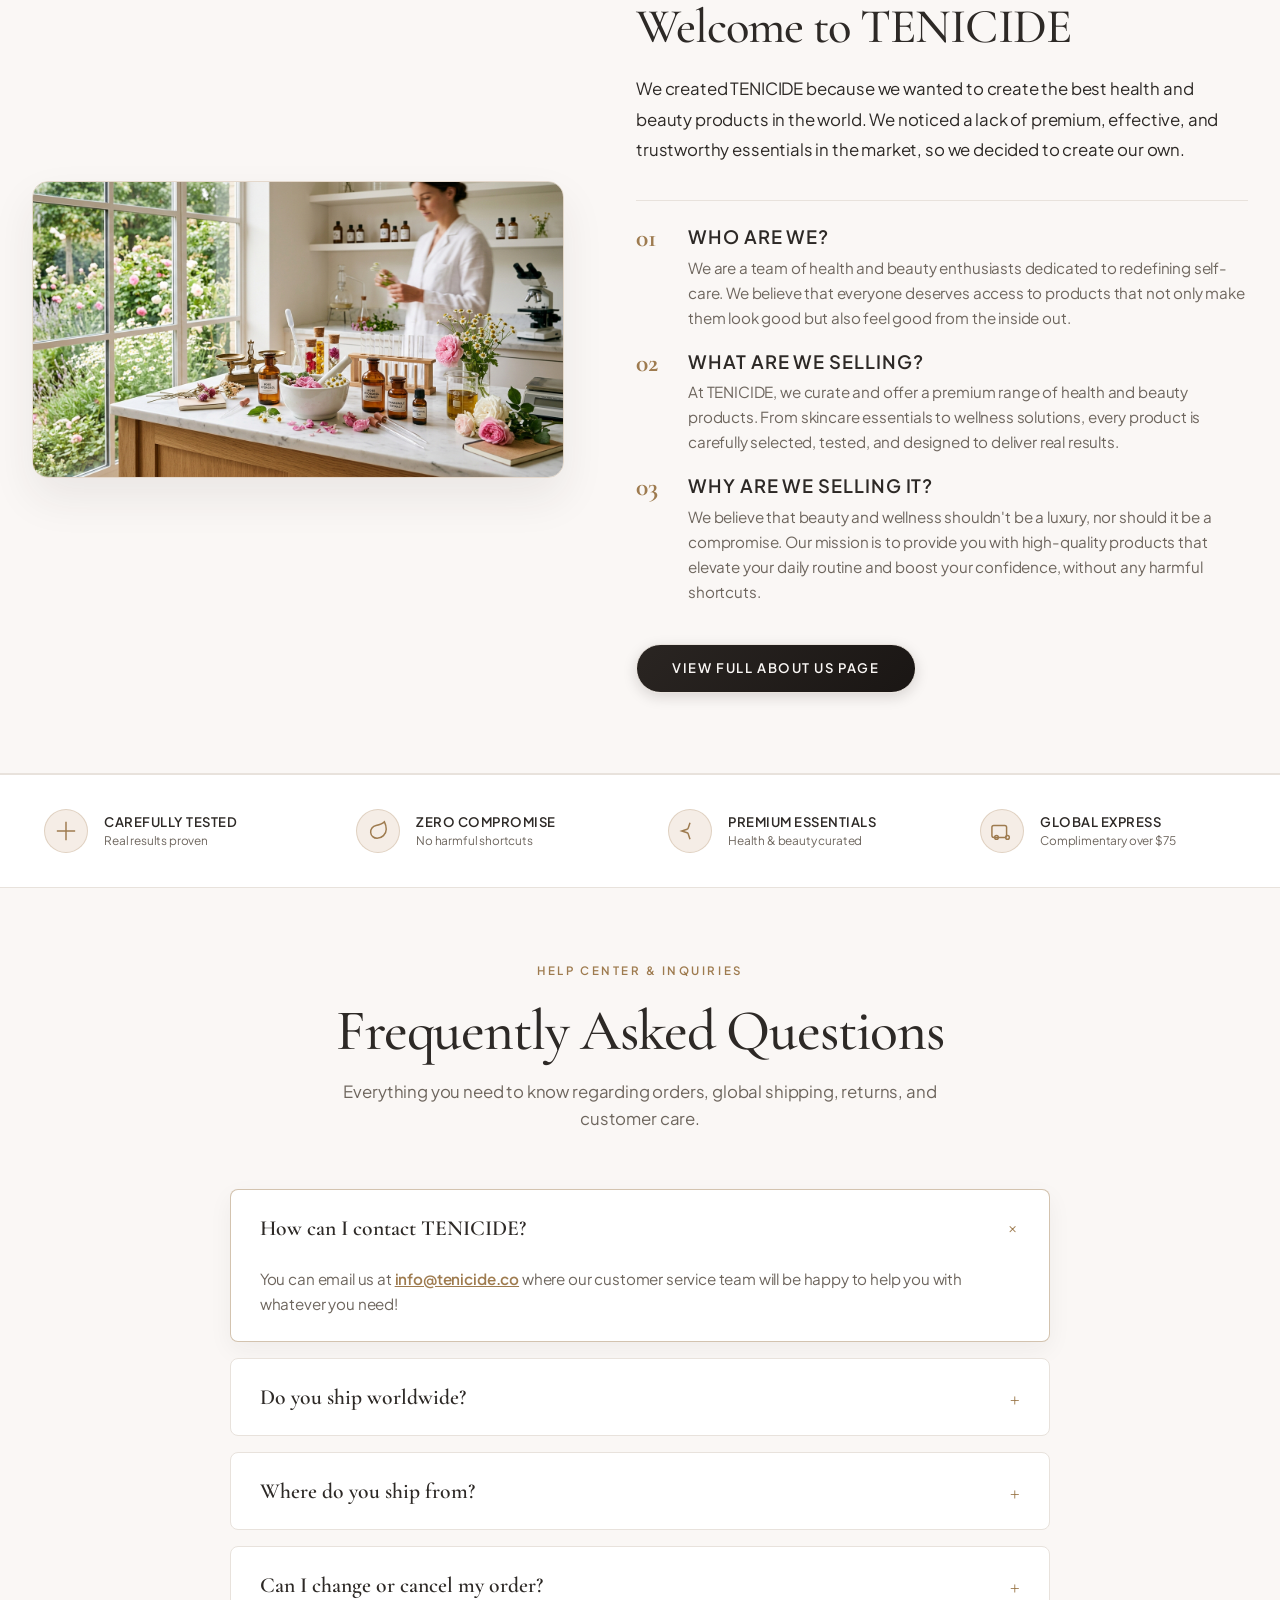
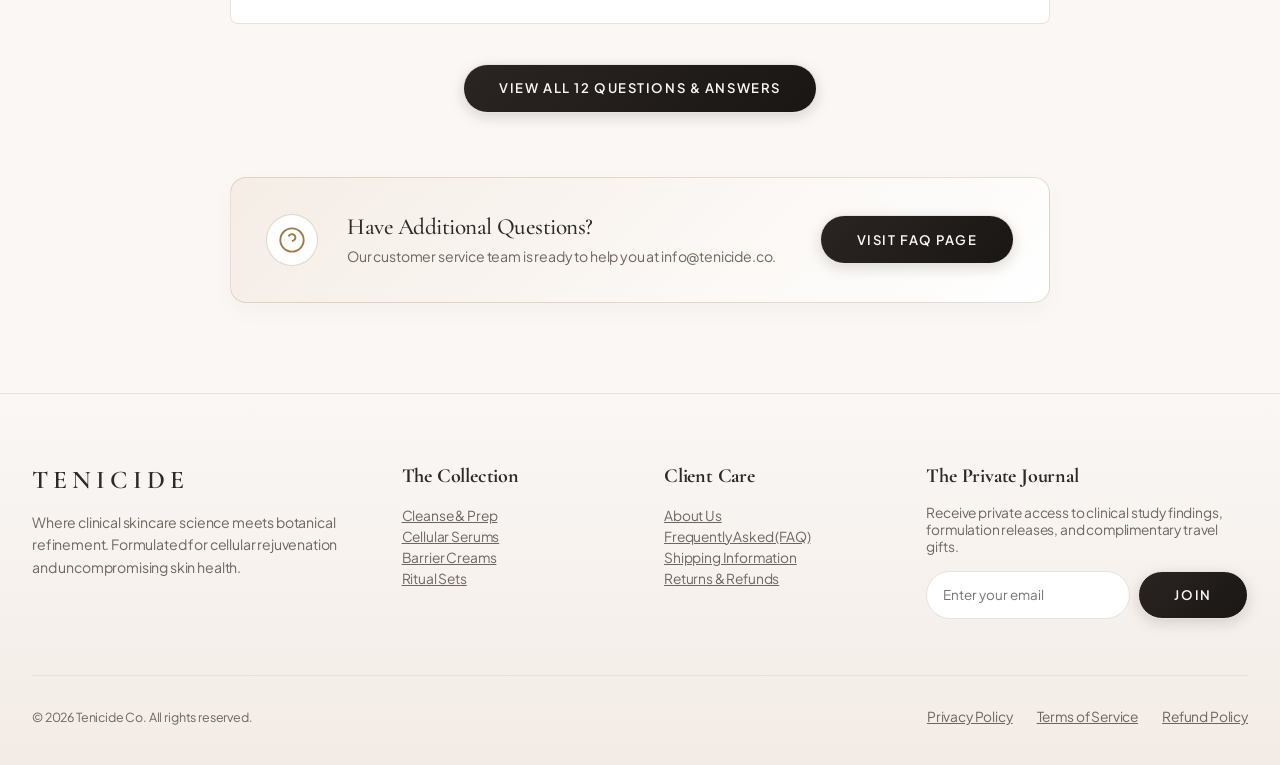
==== commit 5cca2412: "fix(mobile): resolve button visibility/collapse and viewport horizontal overflow on mobile screens" ====
--- a/index.html
+++ b/index.html
@@ -11,21 +11,20 @@
   <link rel="stylesheet" href="assets/luxury-product-card.css">
   <style>
     *, *::before, *::after { box-sizing: border-box; margin: 0; }
-
-
+    html, body { overflow-x: hidden; max-width: 100vw; width: 100%; }
 
     /* Layout */
-    .page-width { max-width: 1320px; margin: 0 auto; padding: 0 2rem; }
+    .page-width { width: 100%; max-width: 1320px; margin: 0 auto; padding: 0 2rem; box-sizing: border-box; }
     .text-center { text-align: center; }
 
     /* Announcement Bar */
-    .announcement { background: linear-gradient(90deg, #1F1B18 0%, #2D2723 50%, #1F1B18 100%); color: #FAF7F5; text-align: center; font-family: var(--lx-font-body); font-size: 0.72rem; letter-spacing: 0.16em; text-transform: uppercase; padding: 0.6rem 1rem; border-bottom: 1px solid rgba(158,123,79,0.2); }
+    .announcement { width: 100%; max-width: 100vw; box-sizing: border-box; background: linear-gradient(90deg, #1F1B18 0%, #2D2723 50%, #1F1B18 100%); color: #FAF7F5; text-align: center; font-family: var(--lx-font-body); font-size: 0.72rem; letter-spacing: 0.12em; text-transform: uppercase; padding: 0.6rem 1rem; border-bottom: 1px solid rgba(158,123,79,0.2); }
 
     /* Header */
-    .header { background: rgba(250,247,245,0.98); backdrop-filter: blur(12px); border-bottom: 1px solid var(--lx-border-subtle); padding: 1.1rem 0; position: relative; z-index: 100; }
-    .header__inner { display: flex; justify-content: space-between; align-items: center; }
+    .header { width: 100%; max-width: 100vw; box-sizing: border-box; background: rgba(250,247,245,0.98); backdrop-filter: blur(12px); border-bottom: 1px solid var(--lx-border-subtle); padding: 1.1rem 0; position: relative; z-index: 100; }
+    .header__inner { width: 100%; max-width: 100%; min-width: 0; display: flex; justify-content: space-between; align-items: center; box-sizing: border-box; }
     .header__logo { font-family: var(--lx-font-heading); font-size: 1.85rem; font-weight: 600; letter-spacing: 0.22em; color: var(--lx-text-primary); text-decoration: none; }
-    .header__nav { display: flex; gap: 1.6rem; list-style: none; padding: 0; align-items: center; }
+    .header__nav { display: flex; gap: 1.4rem; list-style: none; padding: 0; align-items: center; min-width: 0; max-width: 100%; }
     .header__link { font-family: var(--lx-font-body); font-size: 0.84rem; font-weight: 600; letter-spacing: 0.04em; text-transform: none; color: var(--lx-text-primary); text-decoration: none; transition: color 0.2s; white-space: nowrap; }
     .header__link:hover, .header__link.active { color: var(--lx-gold-primary); }
     .header__icons { display: flex; align-items: center; gap: 1.2rem; }
@@ -173,16 +172,39 @@
     .footer-bottom { border-top: 1px solid var(--lx-border-subtle); padding-top: 2rem; display: flex; justify-content: space-between; align-items: center; font-size: 0.78rem; color: var(--lx-text-secondary); }
 
     @media (max-width: 989px) {
+      .page-width { padding: 0 1.25rem; }
       .hero-grid, .editorial-grid { grid-template-columns: 1fr; gap: 2.5rem; }
       .routine-grid { grid-template-columns: 1fr; }
       .products-grid { grid-template-columns: repeat(2, 1fr); }
-      .trust-grid { grid-template-columns: repeat(2, 1fr); }
+      .trust-grid { grid-template-columns: repeat(2, 1fr); gap: 1.25rem; }
       .reviews-grid { grid-template-columns: 1fr; }
-      .footer-grid { grid-template-columns: 1fr 1fr; }
+      .footer-grid { grid-template-columns: 1fr 1fr; gap: 2rem; }
       .header__inner { flex-wrap: wrap; gap: 0.8rem; justify-content: space-between; }
-      .header__nav { order: 3; width: 100%; overflow-x: auto; padding: 0.5rem 0; gap: 1.2rem; }
+      .header__nav {
+        order: 3;
+        width: 100%;
+        max-width: 100%;
+        min-width: 0;
+        overflow-x: auto;
+        -webkit-overflow-scrolling: touch;
+        scrollbar-width: none;
+        padding: 0.5rem 0.25rem 0.3rem;
+        gap: 1.2rem;
+      }
+      .header__nav::-webkit-scrollbar { display: none; }
       .bundle-banner { flex-direction: column; text-align: center; gap: 1.4rem; padding: 1.8rem 1.5rem; }
       .concierge-box { flex-direction: column; text-align: center; }
+    }
+
+    @media (max-width: 640px) {
+      .hero-section { padding: 45px 0; }
+      .hero__title { font-size: 2.3rem; }
+      .hero__actions { flex-direction: column; width: 100%; }
+      .hero__actions .button-primary, .hero__actions .button-secondary { width: 100% !important; justify-content: center; }
+      .products-grid { grid-template-columns: 1fr; gap: 1.5rem; }
+      .trust-grid { grid-template-columns: 1fr; gap: 1rem; }
+      .footer-grid { grid-template-columns: 1fr; gap: 2.2rem; }
+      .footer-bottom { flex-direction: column; gap: 1rem; text-align: center; }
     }
   </style>
 </head>
@@ -463,7 +485,7 @@
         <div><span style="font-family:var(--lx-font-heading);font-size:1.6rem;letter-spacing:0.2em;font-weight:600;color:var(--lx-text-primary);">TENICIDE</span><p style="font-size:0.88rem;color:var(--lx-text-secondary);line-height:1.6;margin-top:1rem;">Where clinical skincare science meets botanical refinement. Formulated for cellular rejuvenation and uncompromising skin health.</p></div>
         <div><h4 class="footer__heading">The Collection</h4><p><a href="#products" class="footer__link">Cleanse &amp; Prep</a></p><p><a href="#products" class="footer__link">Cellular Serums</a></p><p><a href="#products" class="footer__link">Barrier Creams</a></p><p><a href="#routine" class="footer__link">Ritual Sets</a></p></div>
         <div><h4 class="footer__heading">Client Care</h4><p><a href="/about" class="footer__link">About Us</a></p><p><a href="/faq" class="footer__link">Frequently Asked (FAQ)</a></p><p><a href="/shipping" class="footer__link">Shipping Information</a></p><p><a href="/faq" class="footer__link">Returns &amp; Refunds</a></p></div>
-        <div><h4 class="footer__heading">The Private Journal</h4><p style="font-size:0.86rem;color:var(--lx-text-secondary);margin-bottom:1rem;">Receive private access to clinical study findings, formulation releases, and complimentary travel gifts.</p><div style="display:flex;gap:0.5rem;"><input type="email" placeholder="Enter your email" style="padding:0.75rem 1rem;border:1px solid var(--lx-border-subtle);border-radius:9999px;flex-grow:1;font-family:var(--lx-font-body);font-size:0.84rem;background:#fff;"><button class="button-primary" style="padding:0.75rem 1.4rem;">Join</button></div></div>
+        <div><h4 class="footer__heading">The Private Journal</h4><p style="font-size:0.86rem;color:var(--lx-text-secondary);margin-bottom:1rem;">Receive private access to clinical study findings, formulation releases, and complimentary travel gifts.</p><div style="display:flex;gap:0.5rem;flex-wrap:wrap;"><input type="email" placeholder="Enter your email" style="padding:0.75rem 1rem;border:1px solid var(--lx-border-subtle);border-radius:9999px;flex:1;min-width:160px;font-family:var(--lx-font-body);font-size:0.84rem;background:#fff;"><button class="button-primary" style="padding:0.75rem 1.4rem;">Join</button></div></div>
       </div>
       <div class="footer-bottom"><div>&copy; 2026 Tenicide Co. All rights reserved.</div><div style="display:flex;gap:1.5rem;"><a href="#" class="footer__link">Privacy Policy</a><a href="#" class="footer__link">Terms of Service</a><a href="#" class="footer__link">Refund Policy</a></div></div>
     </div>
--- a/assets/luxury-skin-beauty.css
+++ b/assets/luxury-skin-beauty.css
@@ -87,6 +87,14 @@
 .button--primary,
 .btn-primary,
 button.button:not(.button-secondary):not(.button-tertiary) {
+  display: inline-flex !important;
+  align-items: center !important;
+  justify-content: center !important;
+  text-align: center !important;
+  text-decoration: none !important;
+  box-sizing: border-box !important;
+  line-height: 1.25 !important;
+  max-width: 100% !important;
   background: linear-gradient(135deg, #2A2522 0%, #1A1614 100%) !important;
   color: #FAF7F5 !important;
   border: 1px solid var(--lx-border-subtle) !important;
@@ -94,11 +102,12 @@
   font-family: var(--lx-font-body) !important;
   font-size: 0.82rem !important;
   font-weight: 600 !important;
-  letter-spacing: 0.14em !important;
+  letter-spacing: 0.12em !important;
   text-transform: uppercase !important;
   padding: 0.95rem 2.2rem !important;
   transition: var(--lx-transition) !important;
   box-shadow: 0 4px 14px rgba(26, 22, 20, 0.15) !important;
+  cursor: pointer !important;
 }
 
 .button-primary:hover,
@@ -116,6 +125,14 @@
 .button-secondary,
 .button--secondary,
 .btn-secondary {
+  display: inline-flex !important;
+  align-items: center !important;
+  justify-content: center !important;
+  text-align: center !important;
+  text-decoration: none !important;
+  box-sizing: border-box !important;
+  line-height: 1.25 !important;
+  max-width: 100% !important;
   background: transparent !important;
   color: var(--lx-text-primary) !important;
   border: 1px solid var(--lx-gold-primary) !important;
@@ -123,10 +140,11 @@
   font-family: var(--lx-font-body) !important;
   font-size: 0.82rem !important;
   font-weight: 600 !important;
-  letter-spacing: 0.14em !important;
+  letter-spacing: 0.12em !important;
   text-transform: uppercase !important;
   padding: 0.95rem 2.2rem !important;
   transition: var(--lx-transition) !important;
+  cursor: pointer !important;
 }
 
 .button-secondary:hover,
@@ -273,3 +291,24 @@
   opacity: 1;
   transform: translateY(0);
 }
+
+/* Responsive Mobile Safeguards */
+html, body {
+  overflow-x: hidden !important;
+  max-width: 100vw !important;
+  width: 100% !important;
+}
+
+@media (max-width: 768px) {
+  .button-primary,
+  .button--primary,
+  .btn-primary,
+  .button-secondary,
+  .button--secondary,
+  .btn-secondary,
+  button.button:not(.button-secondary):not(.button-tertiary) {
+    padding: 0.85rem 1.6rem !important;
+    font-size: 0.78rem !important;
+    letter-spacing: 0.08em !important;
+  }
+}
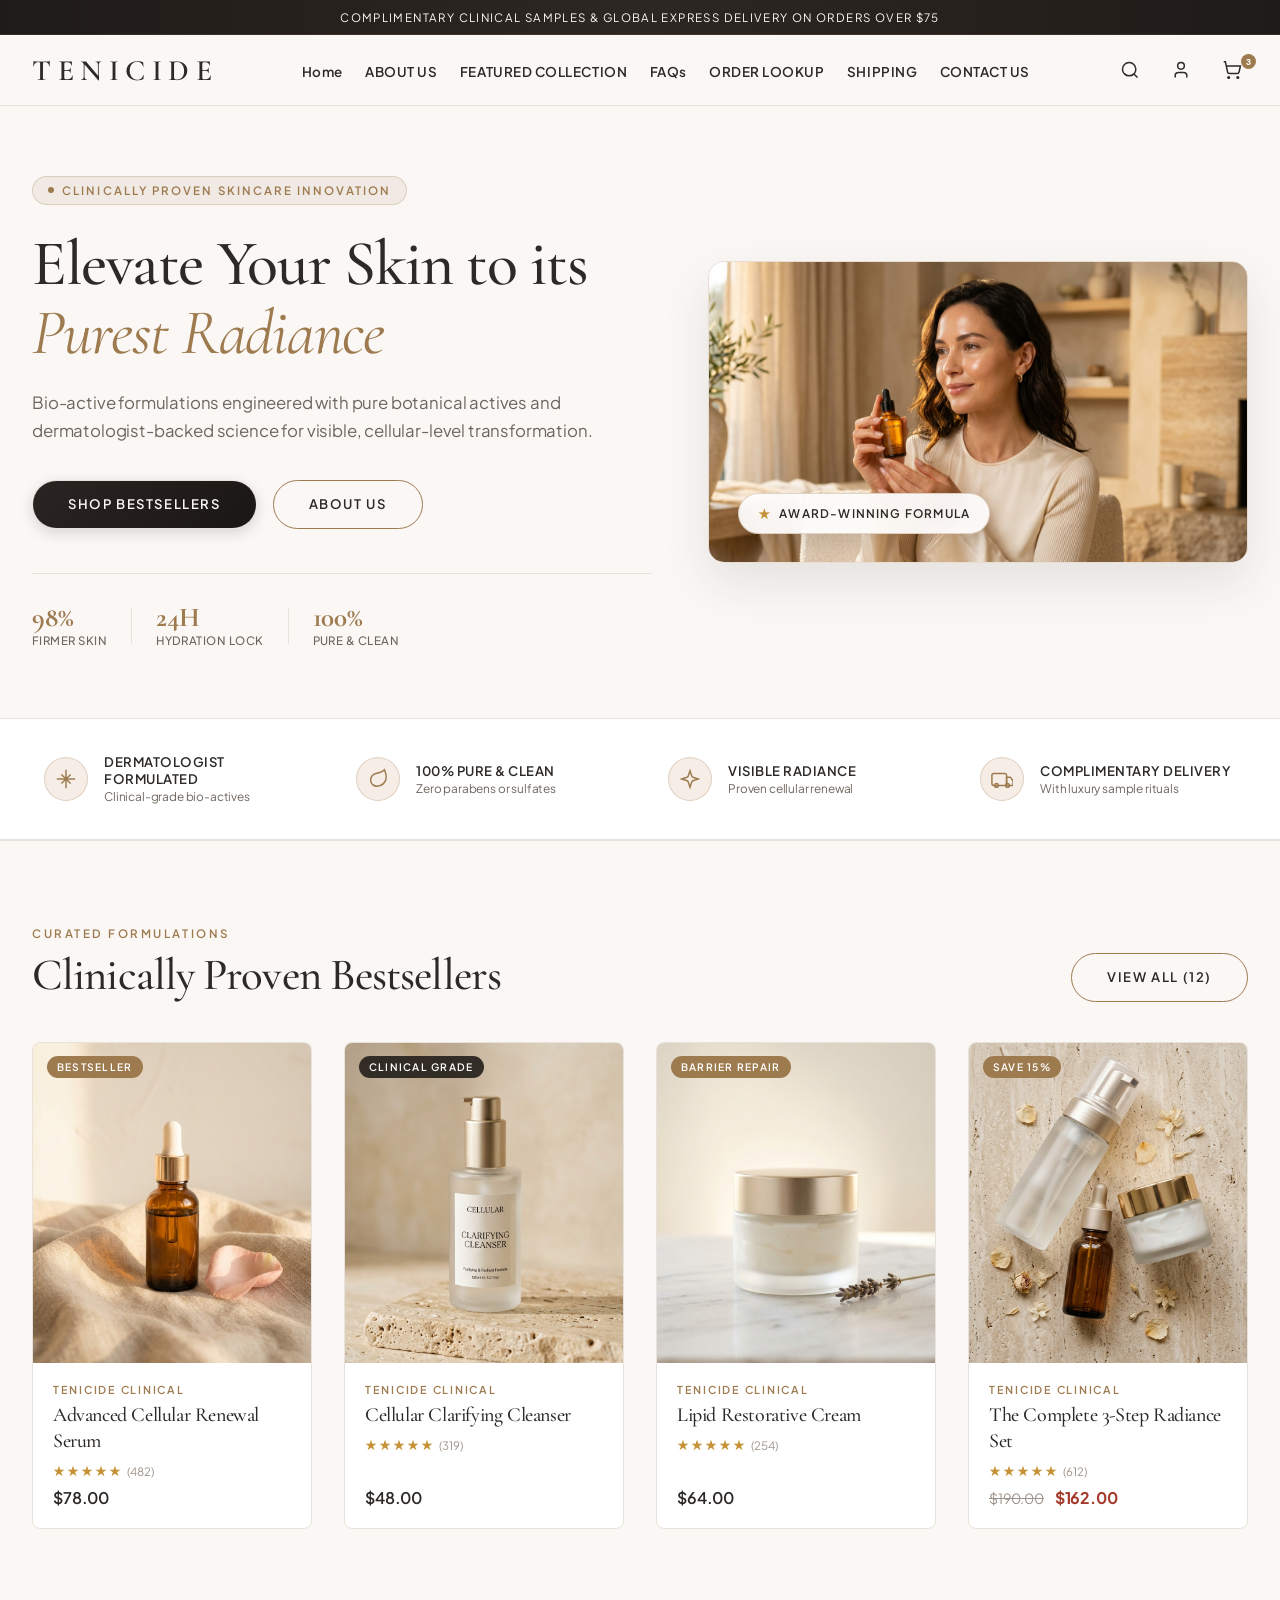
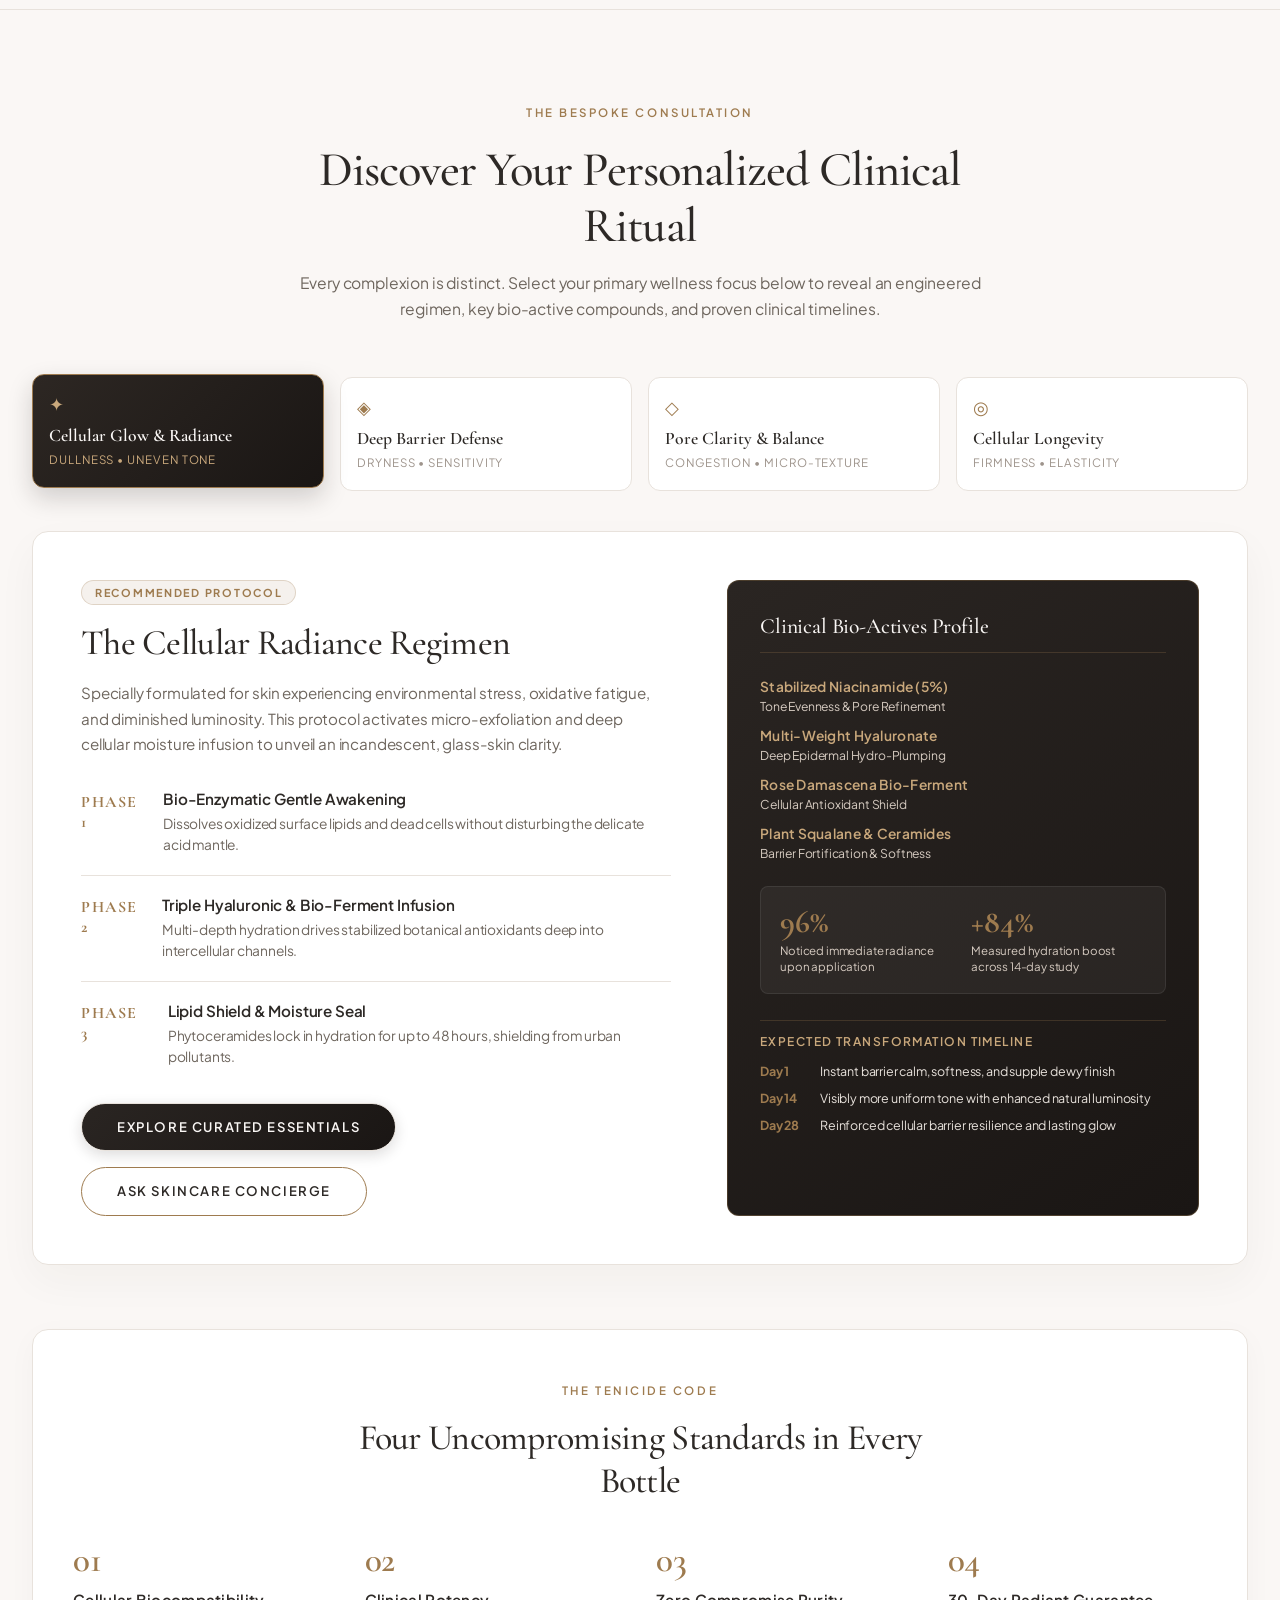
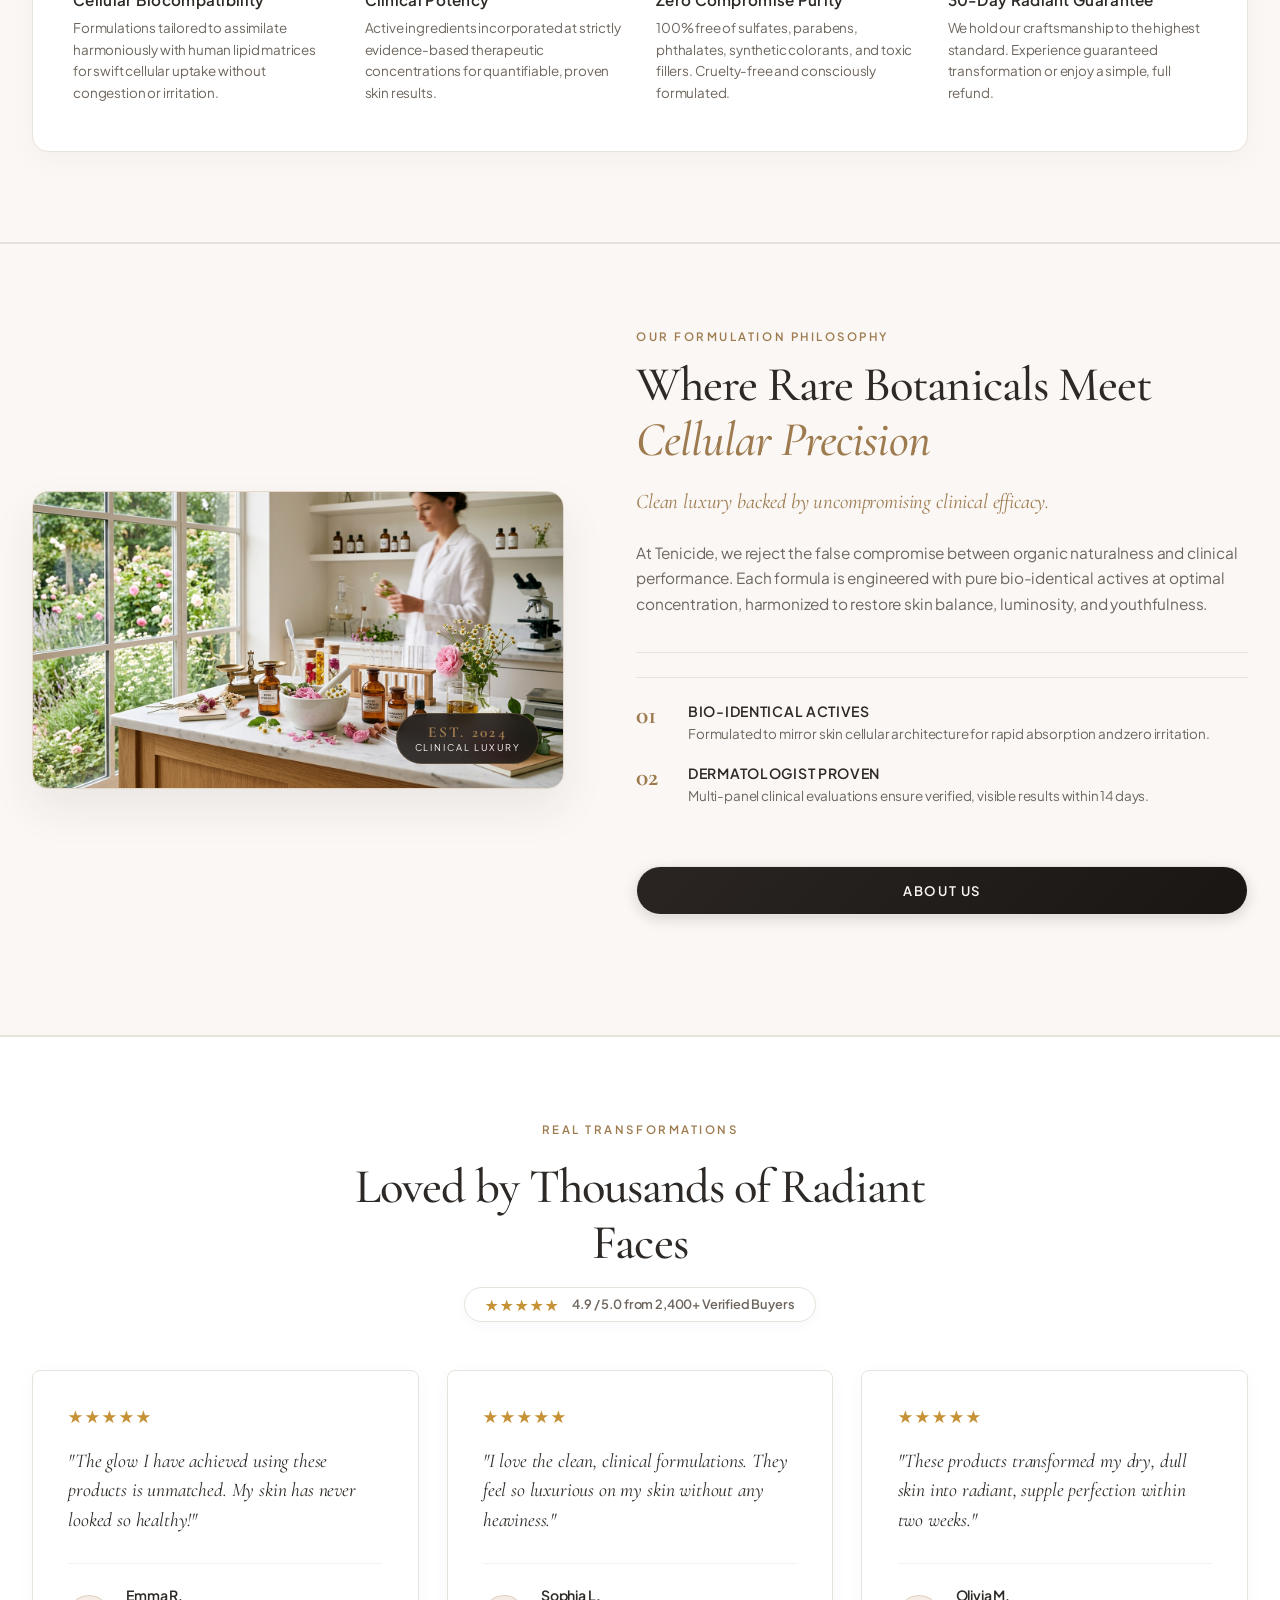
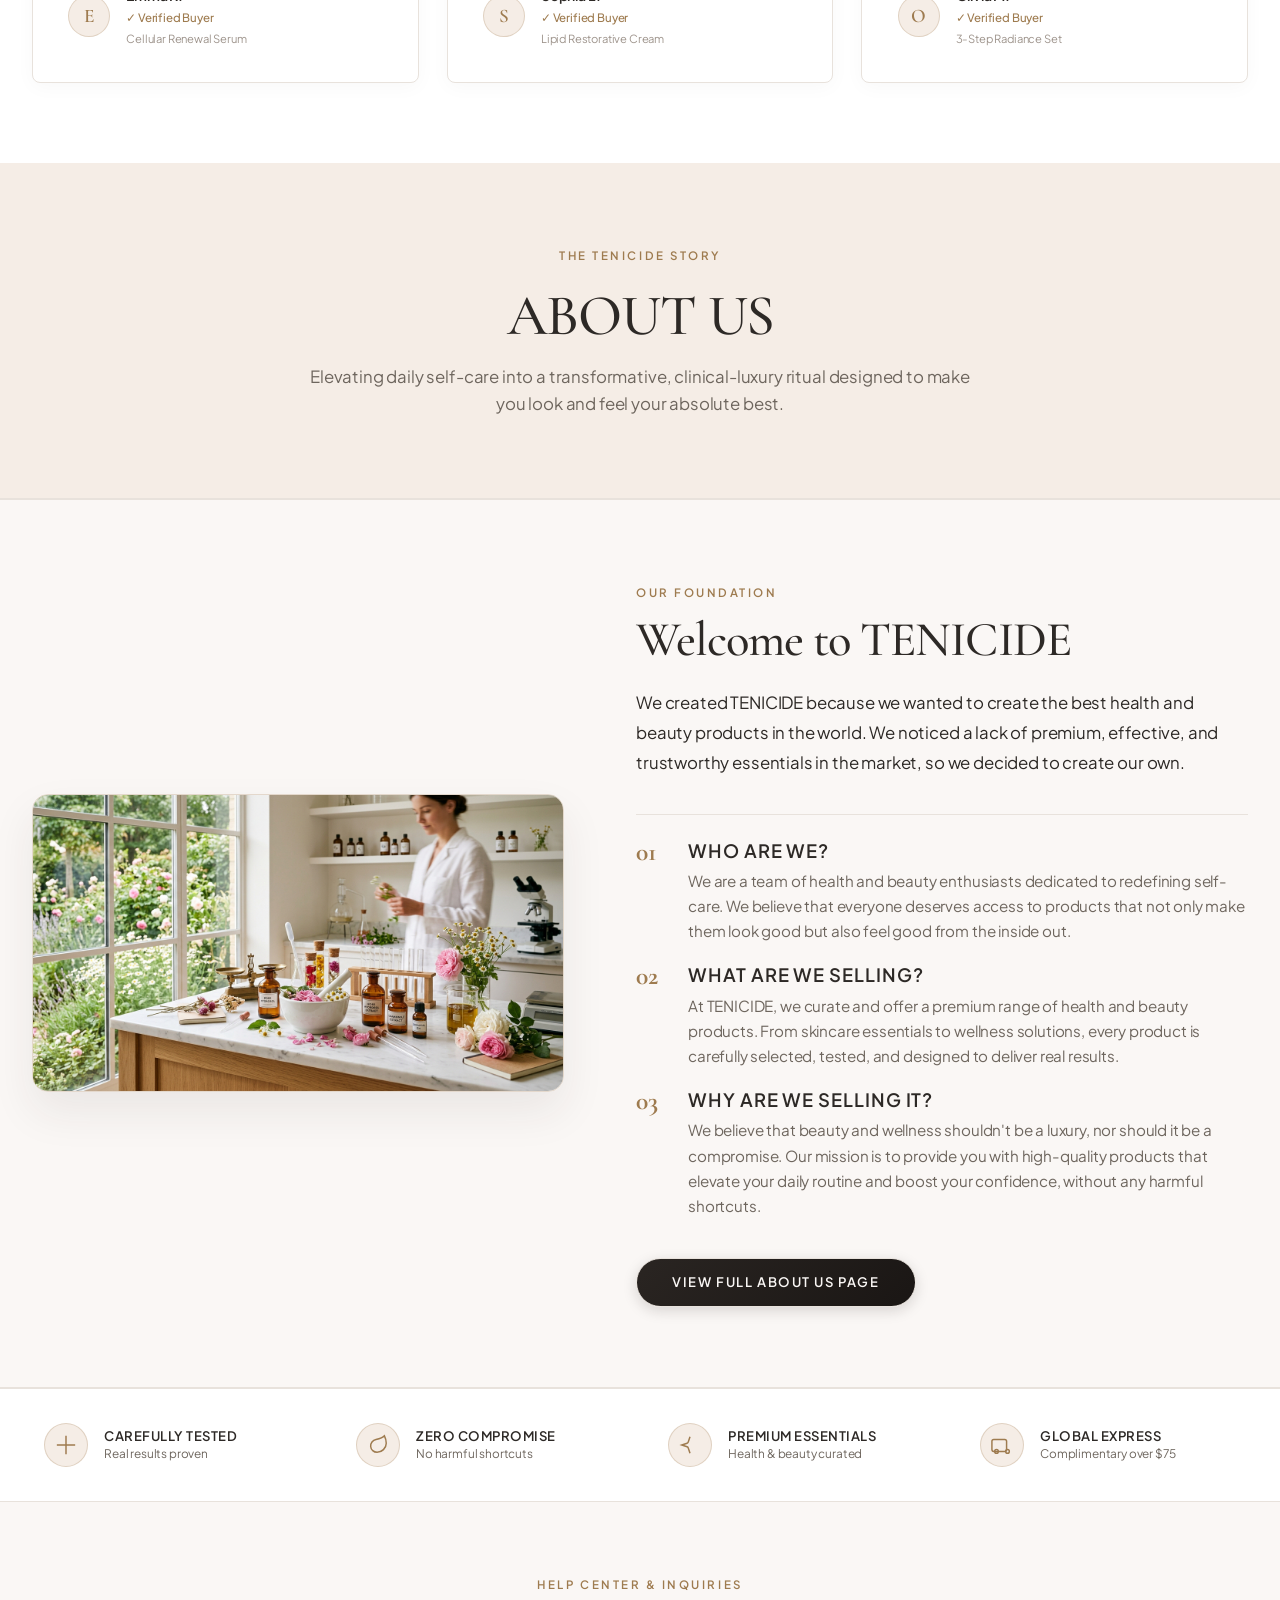
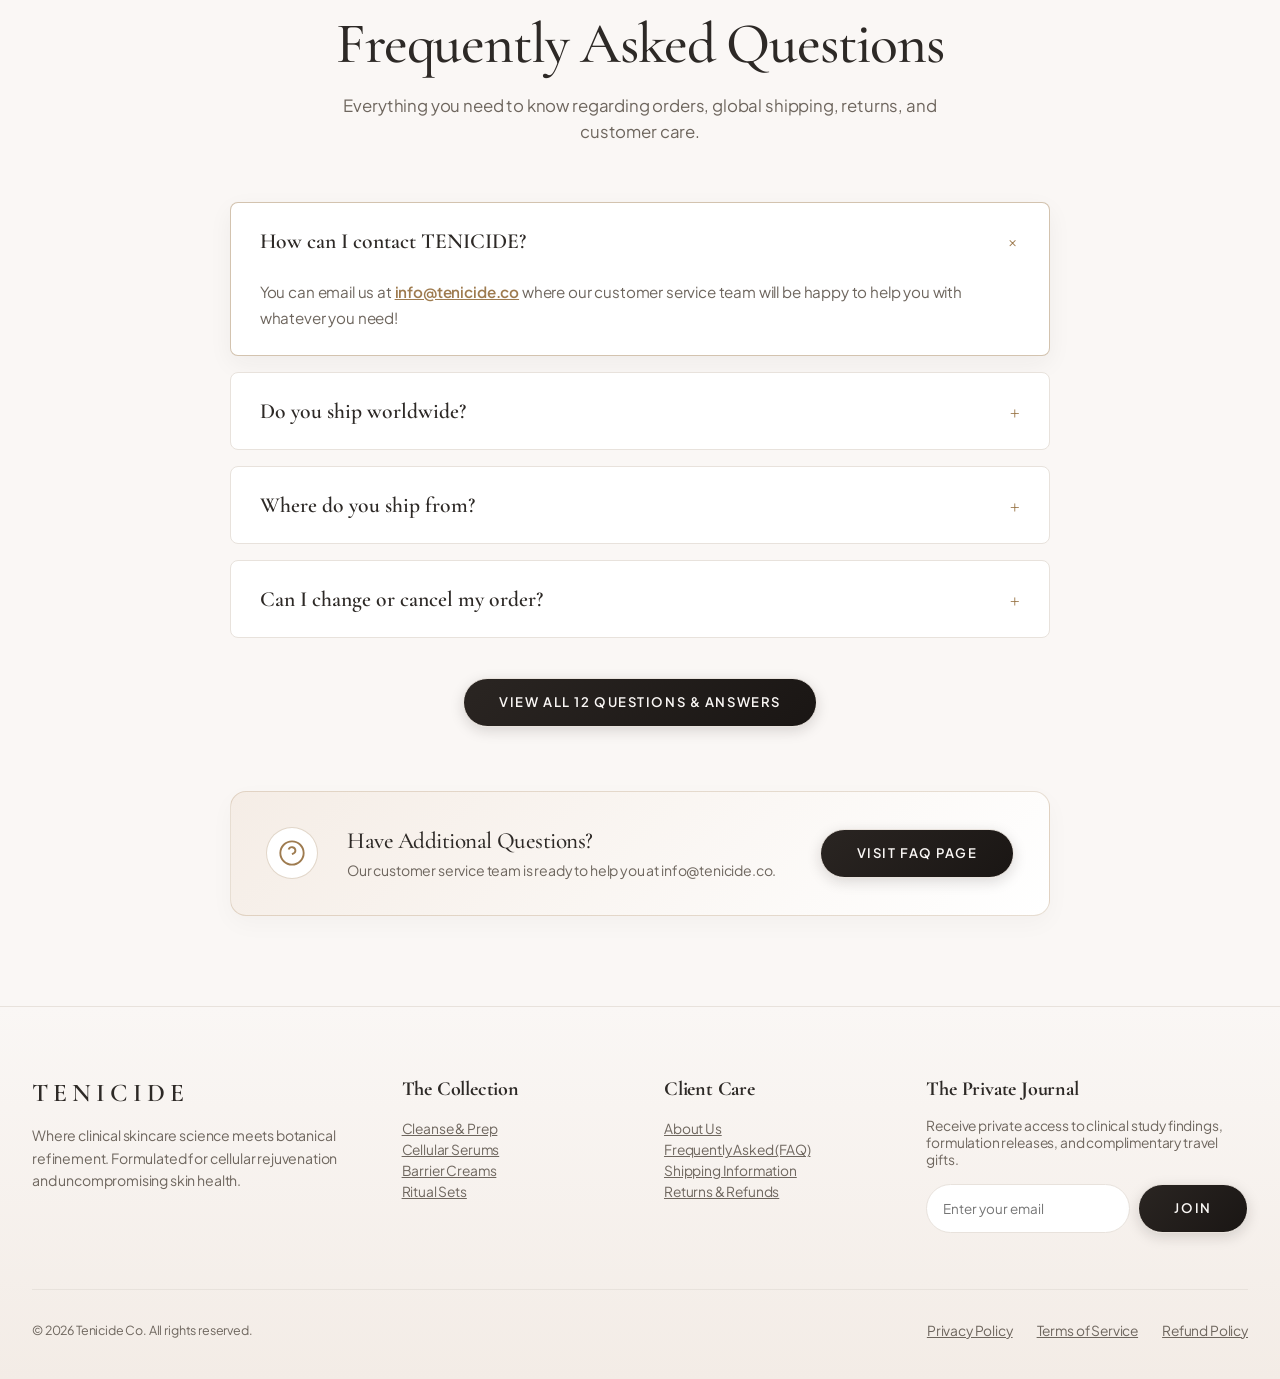
==== commit eabf4967: "feat: replace dummy routine products with interactive clinical diagnostic concierge and 4 brand stan" ====
--- a/index.html
+++ b/index.html
@@ -82,29 +82,66 @@
     .pcard__price del { color: var(--lx-text-muted); font-weight: 400; font-size: 0.88rem; margin-right: 0.5rem; }
     .pcard__price .sale { color: #A33A2B; font-weight: 700; }
 
-    /* ---- ROUTINE ---- */
-    .routine-section { background: #FAF7F5; padding: 80px 0; border-top: 1px solid var(--lx-border-subtle); }
-    .routine-header { max-width: 650px; margin: 0 auto 3.5rem; text-align: center; }
-    .routine-heading { font-family: var(--lx-font-heading); font-size: clamp(2.2rem,3.8vw,3.2rem); font-weight: 500; color: var(--lx-text-primary); line-height: 1.15; margin: 0.5rem 0 1rem; }
-    .routine-subheading { font-family: var(--lx-font-body); font-size: 0.98rem; color: var(--lx-text-secondary); line-height: 1.6; margin: 0; }
-    .routine-grid { display: grid; grid-template-columns: repeat(3, 1fr); gap: 2rem; margin-bottom: 3.5rem; }
-    .step-card { background: #FFF; border: 1px solid var(--lx-border-subtle); border-radius: 8px; overflow: hidden; display: flex; flex-direction: column; transition: all 0.4s cubic-bezier(0.16,1,0.3,1); }
-    .step-card:hover { transform: translateY(-6px); box-shadow: 0 16px 36px rgba(45,41,38,0.08); border-color: rgba(158,123,79,0.4); }
-    .step-card__top { display: flex; justify-content: space-between; align-items: center; padding: 1.1rem 1.4rem; background: var(--lx-bg-blush); border-bottom: 1px solid var(--lx-border-subtle); }
-    .step-card__num { font-family: var(--lx-font-body); font-size: 0.72rem; font-weight: 700; letter-spacing: 0.15em; color: var(--lx-gold-primary); }
-    .step-card__tag { font-family: var(--lx-font-body); font-size: 0.68rem; text-transform: uppercase; letter-spacing: 0.1em; color: var(--lx-text-secondary); font-weight: 600; }
-    .step-card__media { position: relative; background: #FAF7F5; padding: 1.5rem; display: flex; align-items: center; justify-content: center; overflow: hidden; }
-    .step-card__img { max-width: 220px; height: 260px; object-fit: contain; transition: transform 0.6s cubic-bezier(0.16,1,0.3,1); }
-    .step-card:hover .step-card__img { transform: scale(1.05); }
-    .step-card__pill { position: absolute; bottom: 1rem; left: 1rem; background: rgba(255,255,255,0.92); border: 1px solid var(--lx-border-subtle); backdrop-filter: blur(8px); padding: 0.3rem 0.75rem; border-radius: 9999px; font-size: 0.68rem; font-weight: 600; letter-spacing: 0.05em; color: var(--lx-text-primary); }
-    .step-card__body { padding: 1.5rem; display: flex; flex-direction: column; flex-grow: 1; }
-    .step-card__title { font-family: var(--lx-font-heading); font-size: 1.35rem; font-weight: 600; margin: 0 0 0.6rem; color: var(--lx-text-primary); }
-    .step-card__desc { font-family: var(--lx-font-body); font-size: 0.88rem; line-height: 1.55; color: var(--lx-text-secondary); margin: 0 0 1.5rem; flex-grow: 1; }
-    .step-card__foot { display: flex; align-items: center; justify-content: space-between; margin-top: auto; padding-top: 1rem; border-top: 1px solid rgba(45,41,38,0.06); }
-    .step-card__price { font-family: var(--lx-font-body); font-weight: 700; font-size: 1.05rem; color: var(--lx-text-primary); }
-    .bundle-banner { display: flex; align-items: center; justify-content: space-between; background: linear-gradient(135deg, #2D2723 0%, #1A1614 100%); color: #FAF7F5; padding: 2.2rem 3rem; border-radius: 16px; border: 1px solid rgba(158,123,79,0.35); box-shadow: 0 12px 30px rgba(0,0,0,0.15); }
-    .bundle-title { font-family: var(--lx-font-heading); font-size: 1.65rem; font-weight: 500; color: #FAF7F5; margin: 0 0 0.35rem; }
-    .bundle-desc { font-family: var(--lx-font-body); font-size: 0.9rem; color: #C9A87C; margin: 0; }
+    /* ---- BESPOKE DIAGNOSTIC & CLINICAL STANDARDS ---- */
+    .diagnostic-section { background: #FAF7F5; padding: 90px 0; border-top: 1px solid var(--lx-border-subtle); border-bottom: 1px solid var(--lx-border-subtle); }
+    .diagnostic-header { max-width: 720px; margin: 0 auto 3.5rem; text-align: center; }
+    .diagnostic-heading { font-family: var(--lx-font-heading); font-size: clamp(2.2rem, 3.8vw, 3.2rem); font-weight: 500; color: var(--lx-text-primary); line-height: 1.15; margin: 0.5rem 0 1rem; }
+    .diagnostic-subheading { font-family: var(--lx-font-body); font-size: 0.98rem; color: var(--lx-text-secondary); line-height: 1.65; margin: 0; }
+
+    .diagnostic-tabs { display: grid; grid-template-columns: repeat(4, 1fr); gap: 1rem; margin-bottom: 2.5rem; }
+    .diagnostic-tab { background: #FFFFFF; border: 1px solid var(--lx-border-subtle); border-radius: 12px; padding: 1.25rem 1rem; text-align: left; cursor: pointer; transition: all 0.3s cubic-bezier(0.16, 1, 0.3, 1); display: flex; flex-direction: column; gap: 0.35rem; }
+    .diagnostic-tab:hover { border-color: var(--lx-gold-primary); transform: translateY(-2px); box-shadow: 0 8px 20px rgba(45,41,38,0.05); }
+    .diagnostic-tab.active { background: linear-gradient(135deg, #2D2723 0%, #1A1614 100%); border-color: #9E7B4F; color: #FAF7F5; box-shadow: 0 10px 24px rgba(26,22,20,0.18); transform: translateY(-3px); }
+    .diagnostic-tab .tab-icon { font-size: 1.1rem; color: var(--lx-gold-primary); margin-bottom: 0.2rem; }
+    .diagnostic-tab.active .tab-icon { color: #C9A87C; }
+    .diagnostic-tab .tab-title { font-family: var(--lx-font-heading); font-size: 1.1rem; font-weight: 600; color: var(--lx-text-primary); line-height: 1.2; }
+    .diagnostic-tab.active .tab-title { color: #FAF7F5; }
+    .diagnostic-tab .tab-sub { font-family: var(--lx-font-body); font-size: 0.72rem; color: var(--lx-text-muted); text-transform: uppercase; letter-spacing: 0.08em; }
+    .diagnostic-tab.active .tab-sub { color: #C9A87C; }
+
+    .diagnostic-card { background: #FFFFFF; border: 1px solid var(--lx-border-subtle); border-radius: 16px; padding: 3rem; box-shadow: 0 16px 40px rgba(45,41,38,0.04); display: grid; grid-template-columns: 1.25fr 1fr; gap: 3.5rem; align-items: stretch; margin-bottom: 4rem; }
+    .diagnostic-badge { display: inline-block; font-family: var(--lx-font-body); font-size: 0.68rem; font-weight: 700; letter-spacing: 0.16em; text-transform: uppercase; color: var(--lx-gold-primary); background: rgba(158,123,79,0.1); border: 1px solid rgba(158,123,79,0.25); border-radius: 9999px; padding: 0.3rem 0.8rem; margin-bottom: 1rem; }
+    .diagnostic-protocol-title { font-family: var(--lx-font-heading); font-size: clamp(1.8rem, 2.8vw, 2.4rem); font-weight: 500; color: var(--lx-text-primary); margin: 0 0 1rem; line-height: 1.2; }
+    .diagnostic-protocol-desc { font-family: var(--lx-font-body); font-size: 0.95rem; line-height: 1.7; color: var(--lx-text-secondary); margin-bottom: 2rem; }
+
+    .diagnostic-steps { display: flex; flex-direction: column; gap: 1.2rem; margin-bottom: 2.2rem; }
+    .diag-step { display: flex; gap: 1.2rem; align-items: flex-start; padding-bottom: 1.2rem; border-bottom: 1px solid var(--lx-border-subtle); }
+    .diag-step:last-child { border-bottom: none; padding-bottom: 0; }
+    .diag-step__num { font-family: var(--lx-font-heading); font-size: 1rem; font-weight: 700; color: var(--lx-gold-primary); text-transform: uppercase; letter-spacing: 0.1em; min-width: 60px; padding-top: 0.15rem; }
+    .diag-step__content h4 { font-family: var(--lx-font-body); font-size: 0.95rem; font-weight: 600; color: var(--lx-text-primary); margin: 0 0 0.3rem; }
+    .diag-step__content p { font-family: var(--lx-font-body); font-size: 0.86rem; line-height: 1.55; color: var(--lx-text-secondary); margin: 0; }
+
+    .diagnostic-action { display: flex; gap: 1rem; flex-wrap: wrap; align-items: center; }
+
+    .actives-card { background: linear-gradient(145deg, #2A2522 0%, #1A1614 100%); color: #FAF7F5; border-radius: 12px; padding: 2rem; border: 1px solid rgba(158,123,79,0.35); display: flex; flex-direction: column; gap: 1.6rem; height: 100%; box-sizing: border-box; }
+    .actives-heading { font-family: var(--lx-font-heading); font-size: 1.35rem; font-weight: 500; color: #FAF7F5; margin: 0; padding-bottom: 0.8rem; border-bottom: 1px solid rgba(158,123,79,0.25); }
+    .actives-list { display: flex; flex-direction: column; gap: 0.85rem; }
+    .active-item { display: flex; flex-direction: column; gap: 0.15rem; }
+    .active-name { font-family: var(--lx-font-body); font-size: 0.86rem; font-weight: 600; color: #C9A87C; letter-spacing: 0.02em; }
+    .active-benefit { font-family: var(--lx-font-body); font-size: 0.76rem; color: #D6CBC1; }
+
+    .clinical-metrics { display: grid; grid-template-columns: 1fr 1fr; gap: 1rem; padding: 1.2rem; background: rgba(255,255,255,0.05); border-radius: 8px; border: 1px solid rgba(255,255,255,0.08); }
+    .metric-box { display: flex; flex-direction: column; gap: 0.3rem; }
+    .metric-num { font-family: var(--lx-font-heading); font-size: 2rem; font-weight: 700; color: var(--lx-gold-primary); line-height: 1; }
+    .metric-label { font-family: var(--lx-font-body); font-size: 0.72rem; color: #D6CBC1; line-height: 1.35; }
+
+    .timeline-box { padding-top: 0.5rem; border-top: 1px solid rgba(158,123,79,0.25); }
+    .timeline-header { margin-bottom: 0.8rem; }
+    .timeline-title { font-family: var(--lx-font-body); font-size: 0.75rem; text-transform: uppercase; letter-spacing: 0.12em; color: var(--lx-gold-light); font-weight: 600; }
+    .timeline-items { display: flex; flex-direction: column; gap: 0.6rem; }
+    .timeline-step { display: flex; gap: 0.75rem; font-size: 0.78rem; line-height: 1.4; }
+    .timeline-marker { color: var(--lx-gold-primary); font-weight: 700; min-width: 48px; }
+    .timeline-text { color: #E8E2DC; }
+
+    /* 4 Standards */
+    .standards-banner { background: #FFFFFF; border: 1px solid var(--lx-border-subtle); border-radius: 16px; padding: 3rem 2.5rem; box-shadow: 0 8px 30px rgba(45,41,38,0.03); }
+    .standards-header { text-align: center; max-width: 600px; margin: 0 auto 2.5rem; }
+    .standards-title { font-family: var(--lx-font-heading); font-size: clamp(1.8rem, 2.8vw, 2.3rem); font-weight: 500; color: var(--lx-text-primary); margin: 0.3rem 0 0; }
+    .standards-grid { display: grid; grid-template-columns: repeat(4, 1fr); gap: 2rem; }
+    .standard-card { display: flex; flex-direction: column; }
+    .standard-num { font-family: var(--lx-font-heading); font-size: 2.2rem; font-weight: 600; color: var(--lx-gold-primary); line-height: 1; margin-bottom: 0.8rem; }
+    .standard-title { font-family: var(--lx-font-body); font-size: 0.95rem; font-weight: 600; color: var(--lx-text-primary); margin: 0 0 0.5rem; letter-spacing: 0.02em; }
+    .standard-desc { font-family: var(--lx-font-body); font-size: 0.84rem; line-height: 1.6; color: var(--lx-text-secondary); margin: 0; }
 
     /* ---- EDITORIAL BANNER ---- */
     .editorial-section { background: #FAF7F5; padding: 80px 0; border-top: 1px solid var(--lx-border-subtle); border-bottom: 1px solid var(--lx-border-subtle); }
@@ -174,7 +211,9 @@
     @media (max-width: 989px) {
       .page-width { padding: 0 1.25rem; }
       .hero-grid, .editorial-grid { grid-template-columns: 1fr; gap: 2.5rem; }
-      .routine-grid { grid-template-columns: 1fr; }
+      .diagnostic-tabs { grid-template-columns: repeat(2, 1fr); }
+      .diagnostic-card { grid-template-columns: 1fr; padding: 2rem; gap: 2rem; }
+      .standards-grid { grid-template-columns: repeat(2, 1fr); gap: 1.5rem; }
       .products-grid { grid-template-columns: repeat(2, 1fr); }
       .trust-grid { grid-template-columns: repeat(2, 1fr); gap: 1.25rem; }
       .reviews-grid { grid-template-columns: 1fr; }
@@ -201,6 +240,11 @@
       .hero__title { font-size: 2.3rem; }
       .hero__actions { flex-direction: column; width: 100%; }
       .hero__actions .button-primary, .hero__actions .button-secondary { width: 100% !important; justify-content: center; }
+      .diagnostic-tabs { grid-template-columns: 1fr; }
+      .diagnostic-card { padding: 1.5rem 1.2rem; }
+      .standards-banner { padding: 2rem 1.25rem; }
+      .standards-grid { grid-template-columns: 1fr; gap: 1.5rem; }
+      .clinical-metrics { grid-template-columns: 1fr; }
       .products-grid { grid-template-columns: 1fr; gap: 1.5rem; }
       .trust-grid { grid-template-columns: 1fr; gap: 1rem; }
       .footer-grid { grid-template-columns: 1fr; gap: 2.2rem; }
@@ -307,34 +351,162 @@
       </div>
     </section>
 
-    <!-- 3-Step Skincare Routine -->
-    <section class="routine-section">
-      <div class="page-width">
-        <div class="routine-header">
-          <span class="luxury-kicker">THE DAILY REGIMEN</span>
-          <h2 class="routine-heading">A Harmonious 3-Step Clinical Ritual</h2>
-          <p class="routine-subheading">Synergistically engineered to purify, deeply regenerate, and lock moisture into the epidermal barrier.</p>
-        </div>
-        <div class="routine-grid">
-          <div class="step-card">
-            <div class="step-card__top"><span class="step-card__num">STEP 01</span><span class="step-card__tag">Purify &amp; Prep</span></div>
-            <div class="step-card__media"><img src="assets/product-cleanser.jpg" alt="Cellular Clarifying Cleanser" class="step-card__img"><div class="step-card__pill">Rose Bio-Ferment</div></div>
-            <div class="step-card__body"><h3 class="step-card__title">Cellular Clarifying Cleanser</h3><p class="step-card__desc">Gently dissolves micro-impurities while replenishing vital ceramides to prevent post-cleanse barrier tightness.</p><div class="step-card__foot"><span class="step-card__price">$48.00</span><a href="#" class="button-secondary" style="padding:0.55rem 1.25rem;font-size:0.74rem;">Shop Step</a></div></div>
-          </div>
-          <div class="step-card">
-            <div class="step-card__top"><span class="step-card__num">STEP 02</span><span class="step-card__tag">Treat &amp; Regenerate</span></div>
-            <div class="step-card__media"><img src="assets/product-serum.jpg" alt="Advanced Cellular Renewal Serum" class="step-card__img"><div class="step-card__pill">Triple Hyaluronic + Niacinamide</div></div>
-            <div class="step-card__body"><h3 class="step-card__title">Advanced Cellular Renewal Serum</h3><p class="step-card__desc">Targeted peptide molecules stimulate collagen synthesis and promote deep epidermal plumping.</p><div class="step-card__foot"><span class="step-card__price">$78.00</span><a href="#" class="button-secondary" style="padding:0.55rem 1.25rem;font-size:0.74rem;">Shop Step</a></div></div>
-          </div>
-          <div class="step-card">
-            <div class="step-card__top"><span class="step-card__num">STEP 03</span><span class="step-card__tag">Fortify &amp; Seal</span></div>
-            <div class="step-card__media"><img src="assets/product-cream.jpg" alt="Lipid Restorative Cream" class="step-card__img"><div class="step-card__pill">Ceramide Complex + Squalane</div></div>
-            <div class="step-card__body"><h3 class="step-card__title">Lipid Restorative Cream</h3><p class="step-card__desc">Continuous 24-hour hydration lock shields against moisture loss and environmental oxidants.</p><div class="step-card__foot"><span class="step-card__price">$64.00</span><a href="#" class="button-secondary" style="padding:0.55rem 1.25rem;font-size:0.74rem;">Shop Step</a></div></div>
-          </div>
-        </div>
-        <div class="bundle-banner">
-          <div><h4 class="bundle-title">Experience The Complete 3-Step Radiance Set</h4><p class="bundle-desc">Save 15% when purchased together with complimentary luxury travel pouch.</p></div>
-          <a href="#" class="button-primary">Shop The Complete Set ($162)</a>
+    <!-- The Bespoke Skincare Diagnostic & Clinical Ritual Concierge -->
+    <section class="diagnostic-section" id="ritual">
+      <div class="page-width">
+        <div class="diagnostic-header">
+          <span class="luxury-kicker">THE BESPOKE CONSULTATION</span>
+          <h2 class="diagnostic-heading">Discover Your Personalized Clinical Ritual</h2>
+          <p class="diagnostic-subheading">Every complexion is distinct. Select your primary wellness focus below to reveal an engineered regimen, key bio-active compounds, and proven clinical timelines.</p>
+        </div>
+
+        <!-- Focus Selector Tabs -->
+        <div class="diagnostic-tabs" role="tablist">
+          <button class="diagnostic-tab active" onclick="selectDiagnostic('glow', this)">
+            <span class="tab-icon">✦</span>
+            <span class="tab-title">Cellular Glow &amp; Radiance</span>
+            <span class="tab-sub">Dullness &bull; Uneven Tone</span>
+          </button>
+          <button class="diagnostic-tab" onclick="selectDiagnostic('barrier', this)">
+            <span class="tab-icon">◈</span>
+            <span class="tab-title">Deep Barrier Defense</span>
+            <span class="tab-sub">Dryness &bull; Sensitivity</span>
+          </button>
+          <button class="diagnostic-tab" onclick="selectDiagnostic('clarity', this)">
+            <span class="tab-icon">◇</span>
+            <span class="tab-title">Pore Clarity &amp; Balance</span>
+            <span class="tab-sub">Congestion &bull; Micro-Texture</span>
+          </button>
+          <button class="diagnostic-tab" onclick="selectDiagnostic('longevity', this)">
+            <span class="tab-icon">◎</span>
+            <span class="tab-title">Cellular Longevity</span>
+            <span class="tab-sub">Firmness &bull; Elasticity</span>
+          </button>
+        </div>
+
+        <!-- Dynamic Consultation Card -->
+        <div class="diagnostic-display" id="diagnostic-display">
+          <div class="diagnostic-card">
+            <div class="diagnostic-card__left">
+              <div class="diagnostic-badge">RECOMMENDED PROTOCOL</div>
+              <h3 class="diagnostic-protocol-title" id="diag-title">The Cellular Radiance Regimen</h3>
+              <p class="diagnostic-protocol-desc" id="diag-desc">Specially formulated for skin experiencing environmental stress, oxidative fatigue, and diminished luminosity. This protocol activates micro-exfoliation and deep cellular moisture infusion to unveil an incandescent, glass-skin clarity.</p>
+              
+              <div class="diagnostic-steps">
+                <div class="diag-step">
+                  <div class="diag-step__num">Phase 1</div>
+                  <div class="diag-step__content">
+                    <h4 id="diag-step1-title">Bio-Enzymatic Gentle Awakening</h4>
+                    <p id="diag-step1-desc">Dissolves oxidized surface lipids and dead cells without disturbing the delicate acid mantle.</p>
+                  </div>
+                </div>
+                <div class="diag-step">
+                  <div class="diag-step__num">Phase 2</div>
+                  <div class="diag-step__content">
+                    <h4 id="diag-step2-title">Triple Hyaluronic &amp; Bio-Ferment Infusion</h4>
+                    <p id="diag-step2-desc">Multi-depth hydration drives stabilized botanical antioxidants deep into intercellular channels.</p>
+                  </div>
+                </div>
+                <div class="diag-step">
+                  <div class="diag-step__num">Phase 3</div>
+                  <div class="diag-step__content">
+                    <h4 id="diag-step3-title">Lipid Shield &amp; Moisture Seal</h4>
+                    <p id="diag-step3-desc">Phytoceramides lock in hydration for up to 48 hours, shielding from urban pollutants.</p>
+                  </div>
+                </div>
+              </div>
+
+              <div class="diagnostic-action">
+                <a href="#products" class="button-primary" id="diag-cta">Explore Curated Essentials</a>
+                <a href="mailto:info@tenicide.co?subject=Skincare%20Ritual%20Consultation" class="button-secondary">Ask Skincare Concierge</a>
+              </div>
+            </div>
+
+            <div class="diagnostic-card__right">
+              <div class="actives-card">
+                <h4 class="actives-heading">Clinical Bio-Actives Profile</h4>
+                <div class="actives-list" id="diag-actives">
+                  <div class="active-item">
+                    <span class="active-name">Stabilized Niacinamide (5%)</span>
+                    <span class="active-benefit">Tone Evenness &amp; Pore Refinement</span>
+                  </div>
+                  <div class="active-item">
+                    <span class="active-name">Multi-Weight Hyaluronate</span>
+                    <span class="active-benefit">Deep Epidermal Hydro-Plumping</span>
+                  </div>
+                  <div class="active-item">
+                    <span class="active-name">Rose Damascena Bio-Ferment</span>
+                    <span class="active-benefit">Cellular Antioxidant Shield</span>
+                  </div>
+                  <div class="active-item">
+                    <span class="active-name">Plant Squalane &amp; Ceramides</span>
+                    <span class="active-benefit">Barrier Fortification &amp; Softness</span>
+                  </div>
+                </div>
+
+                <div class="clinical-metrics">
+                  <div class="metric-box">
+                    <span class="metric-num" id="diag-stat1">96%</span>
+                    <span class="metric-label" id="diag-stat1-label">Noticed immediate radiance upon application</span>
+                  </div>
+                  <div class="metric-box">
+                    <span class="metric-num" id="diag-stat2">+84%</span>
+                    <span class="metric-label" id="diag-stat2-label">Measured hydration boost across 14-day study</span>
+                  </div>
+                </div>
+
+                <div class="timeline-box">
+                  <div class="timeline-header">
+                    <span class="timeline-title">Expected Transformation Timeline</span>
+                  </div>
+                  <div class="timeline-items">
+                    <div class="timeline-step">
+                      <span class="timeline-marker">Day 1</span>
+                      <span class="timeline-text" id="diag-time1">Instant barrier calm, softness, and supple dewy finish</span>
+                    </div>
+                    <div class="timeline-step">
+                      <span class="timeline-marker">Day 14</span>
+                      <span class="timeline-text" id="diag-time2">Visibly more uniform tone with enhanced natural luminosity</span>
+                    </div>
+                    <div class="timeline-step">
+                      <span class="timeline-marker">Day 28</span>
+                      <span class="timeline-text" id="diag-time3">Reinforced cellular barrier resilience and lasting glow</span>
+                    </div>
+                  </div>
+                </div>
+              </div>
+            </div>
+          </div>
+        </div>
+
+        <!-- The 4 Tenicide Clinical Standards -->
+        <div class="standards-banner">
+          <div class="standards-header">
+            <span class="luxury-kicker">THE TENICIDE CODE</span>
+            <h3 class="standards-title">Four Uncompromising Standards in Every Bottle</h3>
+          </div>
+          <div class="standards-grid">
+            <div class="standard-card">
+              <span class="standard-num">01</span>
+              <h4 class="standard-title">Cellular Biocompatibility</h4>
+              <p class="standard-desc">Formulations tailored to assimilate harmoniously with human lipid matrices for swift cellular uptake without congestion or irritation.</p>
+            </div>
+            <div class="standard-card">
+              <span class="standard-num">02</span>
+              <h4 class="standard-title">Clinical Potency</h4>
+              <p class="standard-desc">Active ingredients incorporated at strictly evidence-based therapeutic concentrations for quantifiable, proven skin results.</p>
+            </div>
+            <div class="standard-card">
+              <span class="standard-num">03</span>
+              <h4 class="standard-title">Zero Compromise Purity</h4>
+              <p class="standard-desc">100% free of sulfates, parabens, phthalates, synthetic colorants, and toxic fillers. Cruelty-free and consciously formulated.</p>
+            </div>
+            <div class="standard-card">
+              <span class="standard-num">04</span>
+              <h4 class="standard-title">30-Day Radiant Guarantee</h4>
+              <p class="standard-desc">We hold our craftsmanship to the highest standard. Experience guaranteed transformation or enjoy a simple, full refund.</p>
+            </div>
+          </div>
         </div>
       </div>
     </section>
@@ -492,6 +664,131 @@
   </footer>
 
   <script>
+    const diagnosticData = {
+      glow: {
+        title: "The Cellular Radiance Regimen",
+        desc: "Specially formulated for skin experiencing environmental stress, oxidative fatigue, and diminished luminosity. This protocol activates micro-exfoliation and deep cellular moisture infusion to unveil an incandescent, glass-skin clarity.",
+        step1Title: "Bio-Enzymatic Gentle Awakening",
+        step1Desc: "Dissolves oxidized surface lipids and dead cells without disturbing the delicate acid mantle.",
+        step2Title: "Triple Hyaluronic & Bio-Ferment Infusion",
+        step2Desc: "Multi-depth hydration drives stabilized botanical antioxidants deep into intercellular channels.",
+        step3Title: "Lipid Shield & Moisture Seal",
+        step3Desc: "Phytoceramides lock in hydration for up to 48 hours, shielding from urban pollutants.",
+        actives: [
+          { name: "Stabilized Niacinamide (5%)", benefit: "Tone Evenness & Pore Refinement" },
+          { name: "Multi-Weight Hyaluronate", benefit: "Deep Epidermal Hydro-Plumping" },
+          { name: "Rose Damascena Bio-Ferment", benefit: "Cellular Antioxidant Shield" },
+          { name: "Plant Squalane & Ceramides", benefit: "Barrier Fortification & Softness" }
+        ],
+        stat1: "96%",
+        stat1Label: "Noticed immediate radiance upon application",
+        stat2: "+84%",
+        stat2Label: "Measured hydration boost across 14-day study",
+        time1: "Instant barrier calm, softness, and supple dewy finish",
+        time2: "Visibly more uniform tone with enhanced natural luminosity",
+        time3: "Reinforced cellular barrier resilience and lasting glow"
+      },
+      barrier: {
+        title: "The Intensive Barrier Recovery Regimen",
+        desc: "Engineered for sensitized, compromised, or severely depleted complexions. This ultra-restorative protocol bio-mimics intercellular lipids to calm reactive flushing, replenish ceramides, and restore continuous epidermal defense.",
+        step1Title: "Lipid-Replenishing Gentle Cleanse",
+        step1Desc: "Non-stripping formulation infused with botanical oils that leaves skin deeply comforted.",
+        step2Title: "Bio-Identical Ceramide & Ectoin Infusion",
+        step2Desc: "Rebuilds structural integrity and arrests trans-epidermal water loss (TEWL) at the cellular source.",
+        step3Title: "Deep Occlusive Nourishment Shield",
+        step3Desc: "Seals vulnerable skin with medical-grade plant sterols to accelerate tissue rejuvenation.",
+        actives: [
+          { name: "Ceramide NP, AP & EOP Complex", benefit: "Restores Natural Intercellular Lipids" },
+          { name: "Ectoin & Madecassoside (2%)", benefit: "Calms Redness & Environmental Stress" },
+          { name: "Pure Golden Jojoba Esters", benefit: "Bio-Identical Sebum Equilibrium" },
+          { name: "Colloidal Beta-Glucan", benefit: "Immediate Irritation Relief & Soothing" }
+        ],
+        stat1: "99%",
+        stat1Label: "Reported immediate reduction in tightness and stinging",
+        stat2: "+92%",
+        stat2Label: "Observed barrier moisture retention after 72 hours",
+        time1: "Instant relief from tightness, dryness, and visible irritation",
+        time2: "Noticeably calmer complexion with restored suppleness",
+        time3: "Resilient epidermal barrier with lasting comfort"
+      },
+      clarity: {
+        title: "The Clarifying Equilibrium Regimen",
+        desc: "Designed for congested, micro-textured, or imbalance-prone complexions. Delivers precision micro-purification while nourishing the microbiome, achieving refined pores without stripping vital moisture.",
+        step1Title: "Botanical Salicylic & Tea Tree Clarifier",
+        step1Desc: "Deeply unblocks congested pores and dissolves sebum buildup at the follicle level.",
+        step2Title: "Zinc PCA & Botanical Niacinamide Serum",
+        step2Desc: "Regulates hyperactive oil production and reduces the appearance of post-blemish marks.",
+        step3Title: "Weightless Water-Gel Hydrator",
+        step3Desc: "Provides non-comedogenic, oil-free hydration with a velvety matte-silk finish.",
+        actives: [
+          { name: "Natural Willow Bark BHA (2%)", benefit: "Deep Pore Decongestant & Smoothing" },
+          { name: "Zinc PCA & Niacinamide", benefit: "Sebum Regulation & Blemish Control" },
+          { name: "Prebiotic Oat Ferment", benefit: "Microbiome Balancing & Anti-Inflammatory" },
+          { name: "Weightless Marine Polysaccharides", benefit: "Oil-Free Micro-Reservoir Hydration" }
+        ],
+        stat1: "91%",
+        stat1Label: "Reported refined pore visibility within 10 days",
+        stat2: "-76%",
+        stat2Label: "Reduction in excess daytime surface shine and oiliness",
+        time1: "Refreshed, thoroughly clarified feel without any tightness",
+        time2: "Visible reduction in pore congestion and redness",
+        time3: "Balanced, clear, and velvety smooth skin equilibrium"
+      },
+      longevity: {
+        title: "The Cellular Longevity & Lift Regimen",
+        desc: "Our most advanced restorative ritual targeting elasticity decline, collagen depletion, and structural matrix degradation. Harnesses cutting-edge peptides and cellular energizers for supreme firmness.",
+        step1Title: "Antioxidant Conditioning Elixir",
+        step1Desc: "Prepares skin to receive high-potency actives while neutralizing ambient free radicals.",
+        step2Title: "Matrixyl Peptide & Copper Tripeptide Complex",
+        step2Desc: "Signals fibroblast activation to stimulate native collagen and elastin synthesis.",
+        step3Title: "Velvet Firming Peptide Cream",
+        step3Desc: "Visibly tightens facial contours and cushions micro-lines with multi-weight nourishment.",
+        actives: [
+          { name: "Copper Tripeptide-1 & Peptides", benefit: "Collagen & Elastin Cellular Signaling" },
+          { name: "Plant-Derived Bakuchiol (1.5%)", benefit: "Gentle Retinoid Alternative for Renewal" },
+          { name: "Resveratrol & Camellia Sinensis", benefit: "Potent Free-Radical Defense Complex" },
+          { name: "Tremella Fuciformis Mushroom", benefit: "Superior Moisture Matrix Cushioning" }
+        ],
+        stat1: "95%",
+        stat1Label: "Observed visibly firmer and bouncier skin texture",
+        stat2: "+78%",
+        stat2Label: "Measured improvement in dermal elasticity after 28 days",
+        time1: "Supple, plumped appearance with exquisite radiant finish",
+        time2: "Smoother micro-texture and softening of fine expression lines",
+        time3: "Sculpted resilience, lifted look, and revitalized youthfulness"
+      }
+    };
+
+    function selectDiagnostic(focus, btn) {
+      document.querySelectorAll('.diagnostic-tab').forEach(t => t.classList.remove('active'));
+      btn.classList.add('active');
+      const data = diagnosticData[focus];
+      if (!data) return;
+
+      document.getElementById('diag-title').textContent = data.title;
+      document.getElementById('diag-desc').textContent = data.desc;
+      document.getElementById('diag-step1-title').textContent = data.step1Title;
+      document.getElementById('diag-step1-desc').textContent = data.step1Desc;
+      document.getElementById('diag-step2-title').textContent = data.step2Title;
+      document.getElementById('diag-step2-desc').textContent = data.step2Desc;
+      document.getElementById('diag-step3-title').textContent = data.step3Title;
+      document.getElementById('diag-step3-desc').textContent = data.step3Desc;
+      document.getElementById('diag-stat1').textContent = data.stat1;
+      document.getElementById('diag-stat1-label').textContent = data.stat1Label;
+      document.getElementById('diag-stat2').textContent = data.stat2;
+      document.getElementById('diag-stat2-label').textContent = data.stat2Label;
+      document.getElementById('diag-time1').textContent = data.time1;
+      document.getElementById('diag-time2').textContent = data.time2;
+      document.getElementById('diag-time3').textContent = data.time3;
+
+      const activesContainer = document.getElementById('diag-actives');
+      activesContainer.innerHTML = data.actives.map(a => `
+        <div class="active-item">
+          <span class="active-name">${a.name}</span>
+          <span class="active-benefit">${a.benefit}</span>
+        </div>
+      `).join('');
+    }
 
     function toggleFaq(btn) {
       const item = btn.closest('.faq-item');
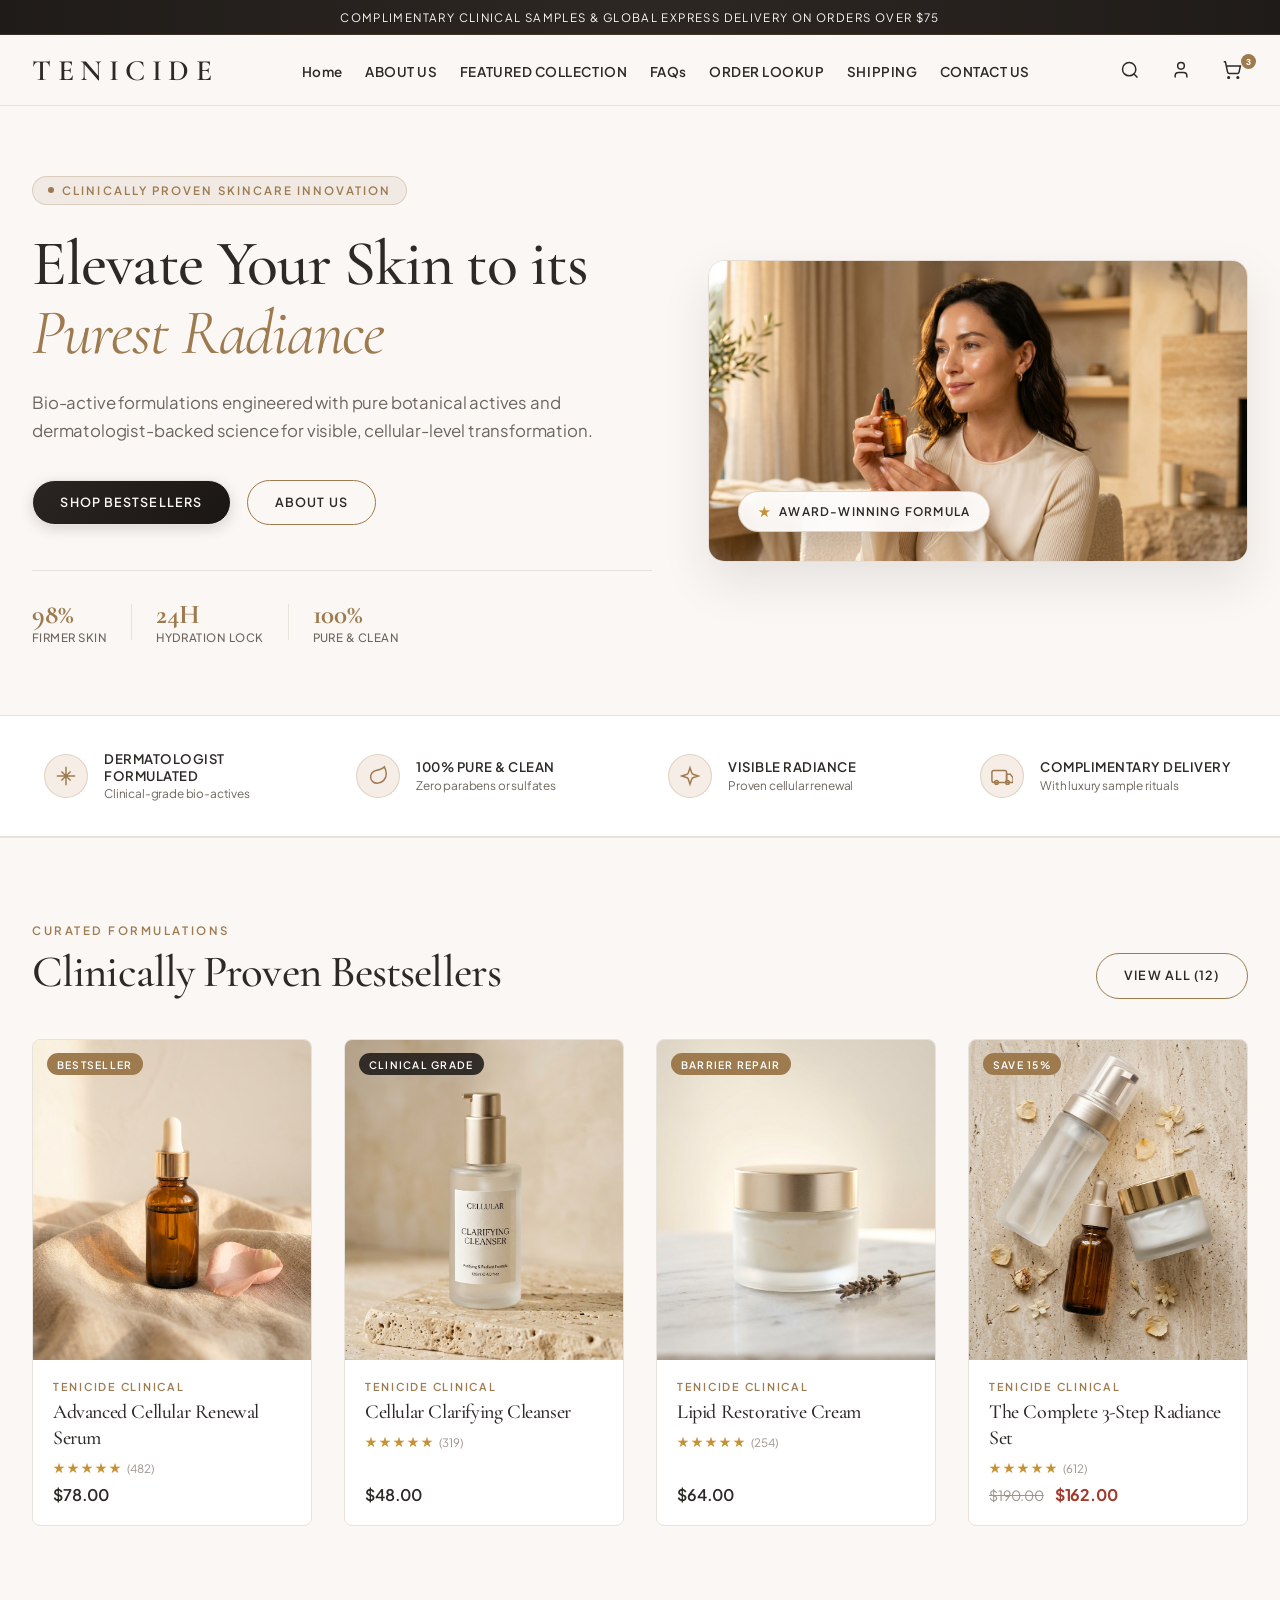
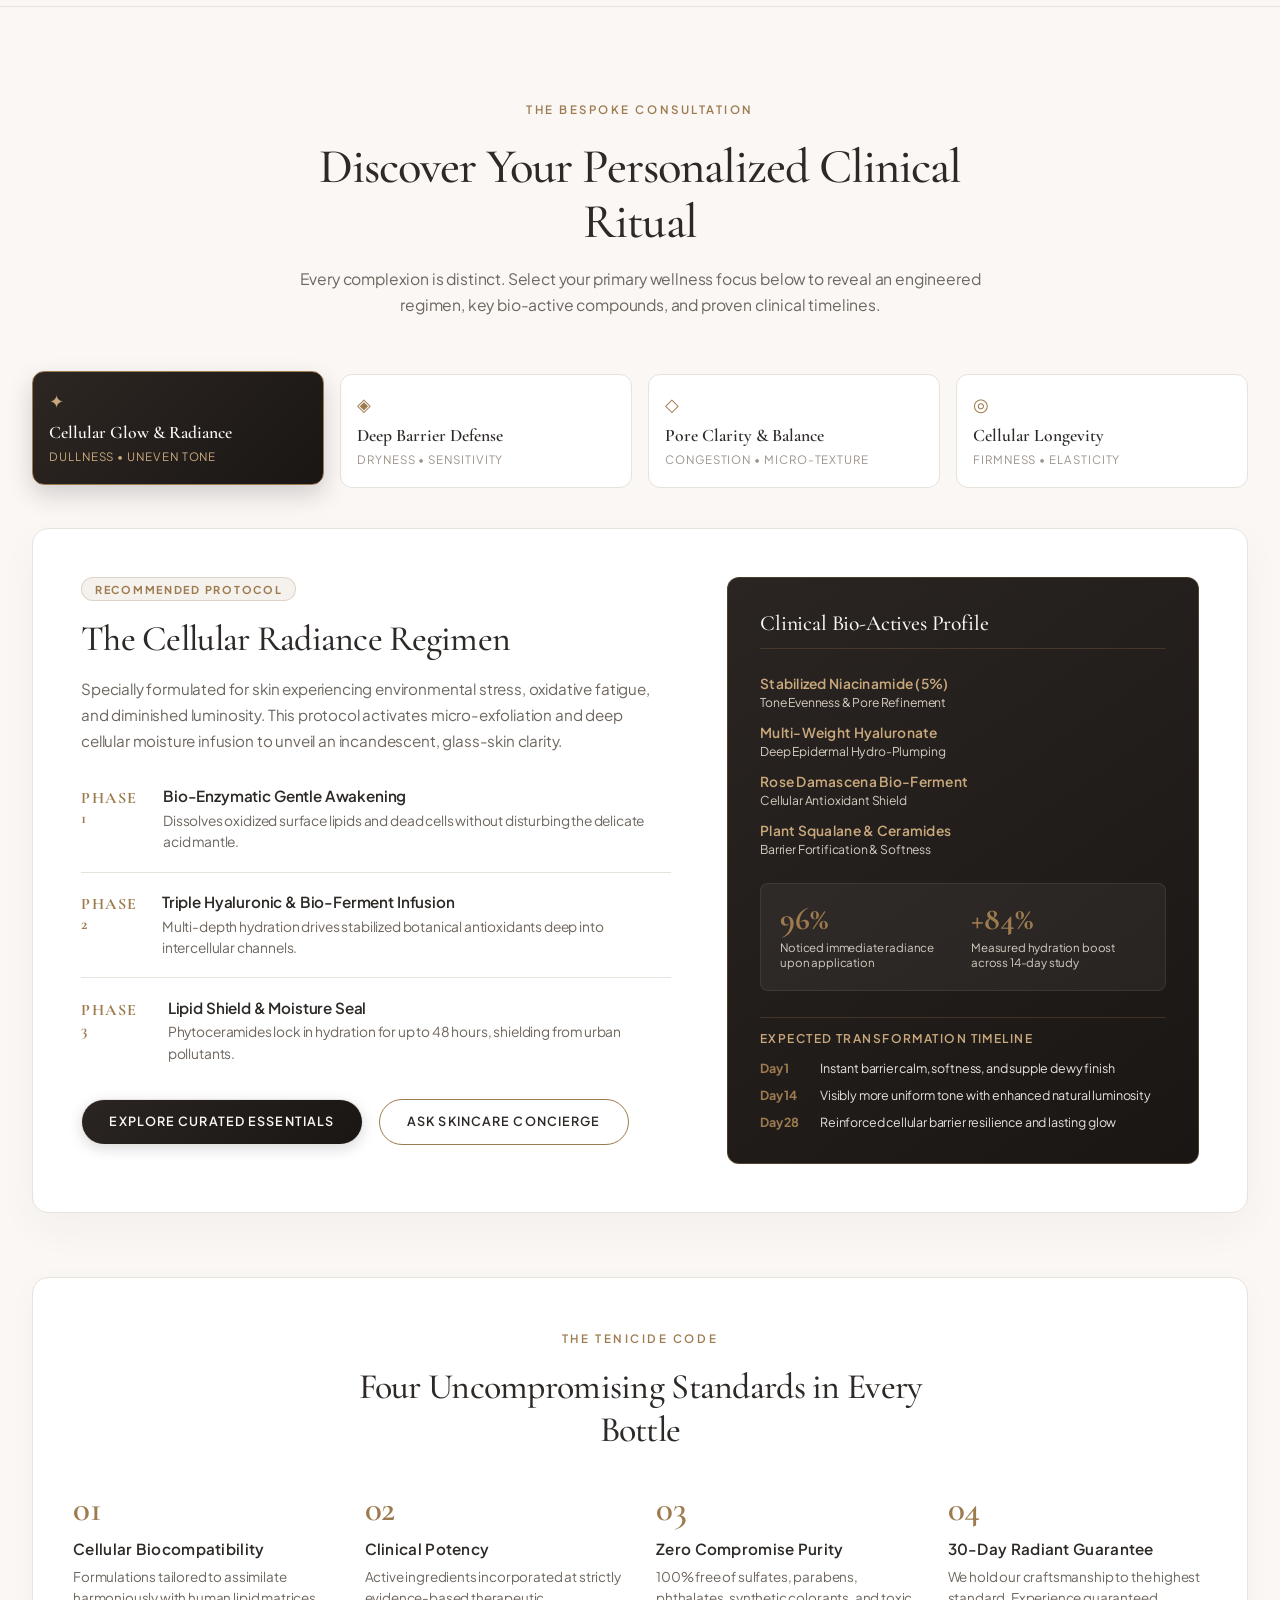
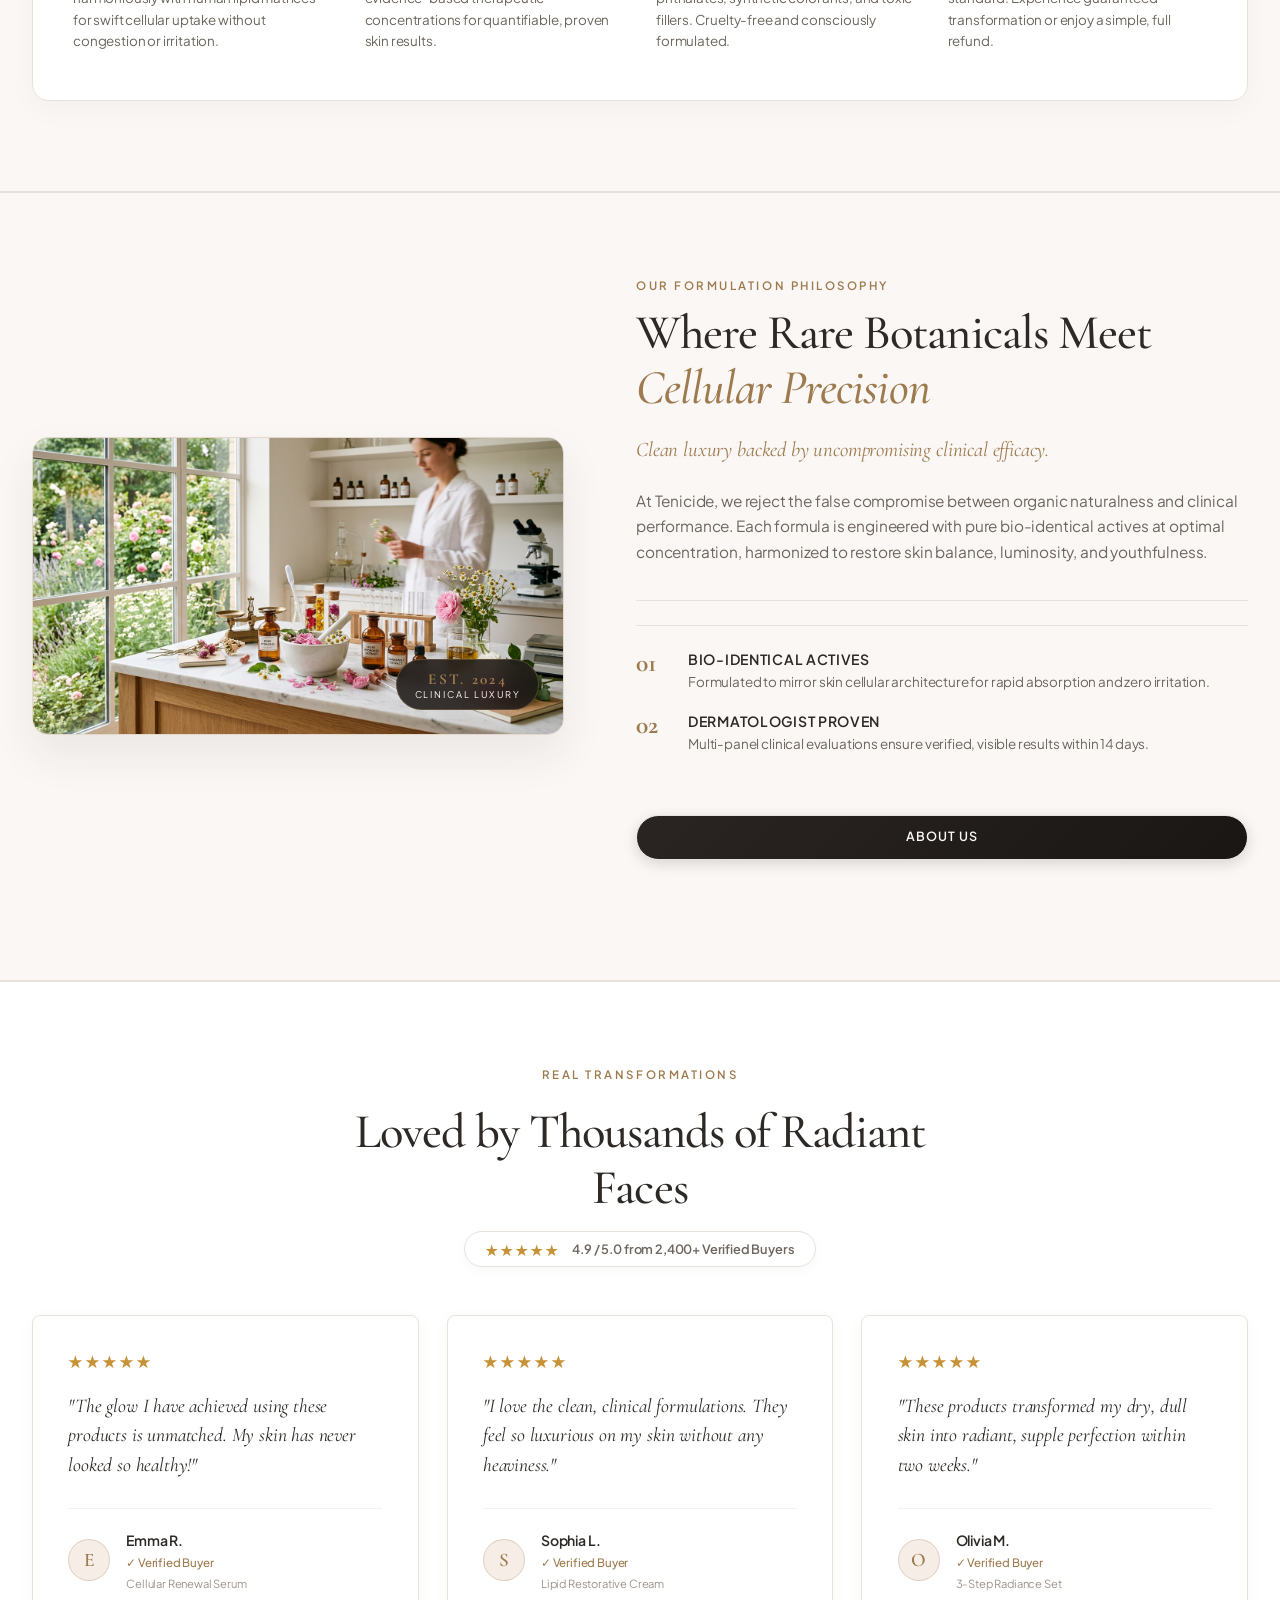
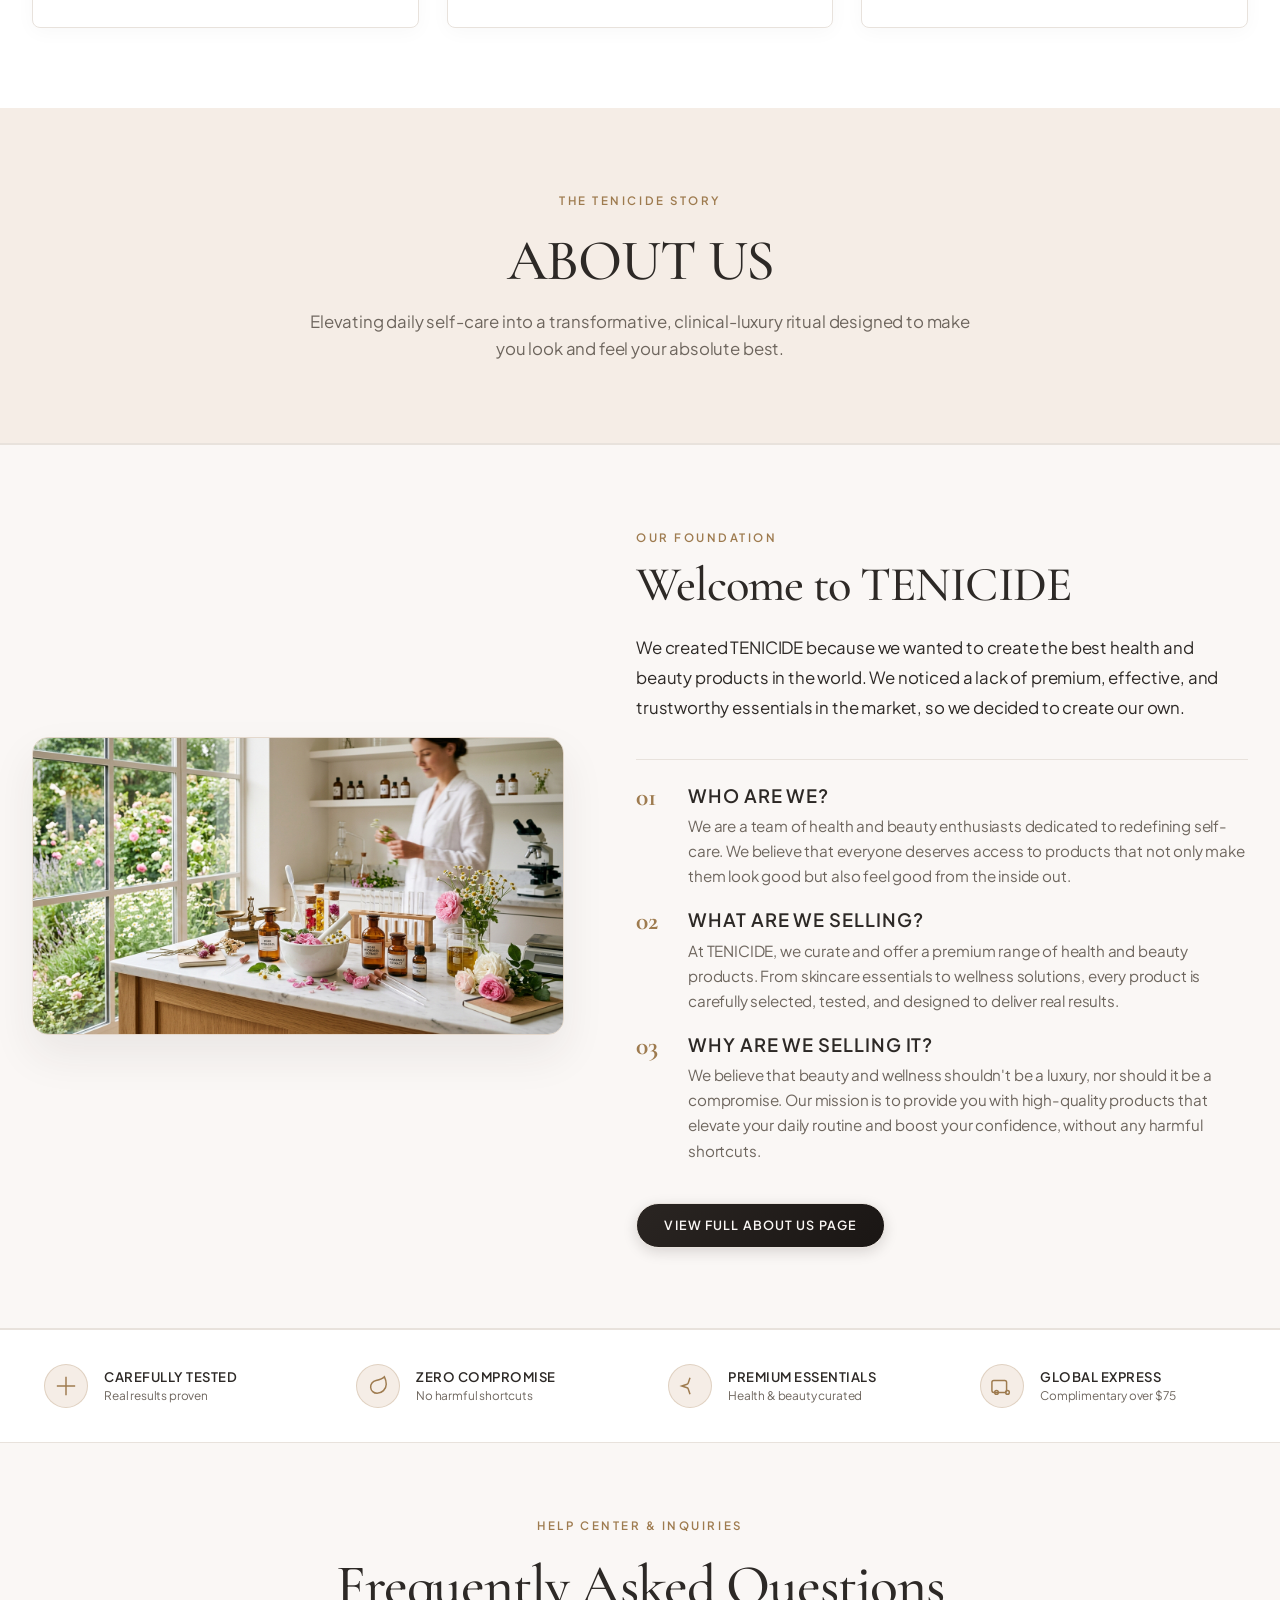
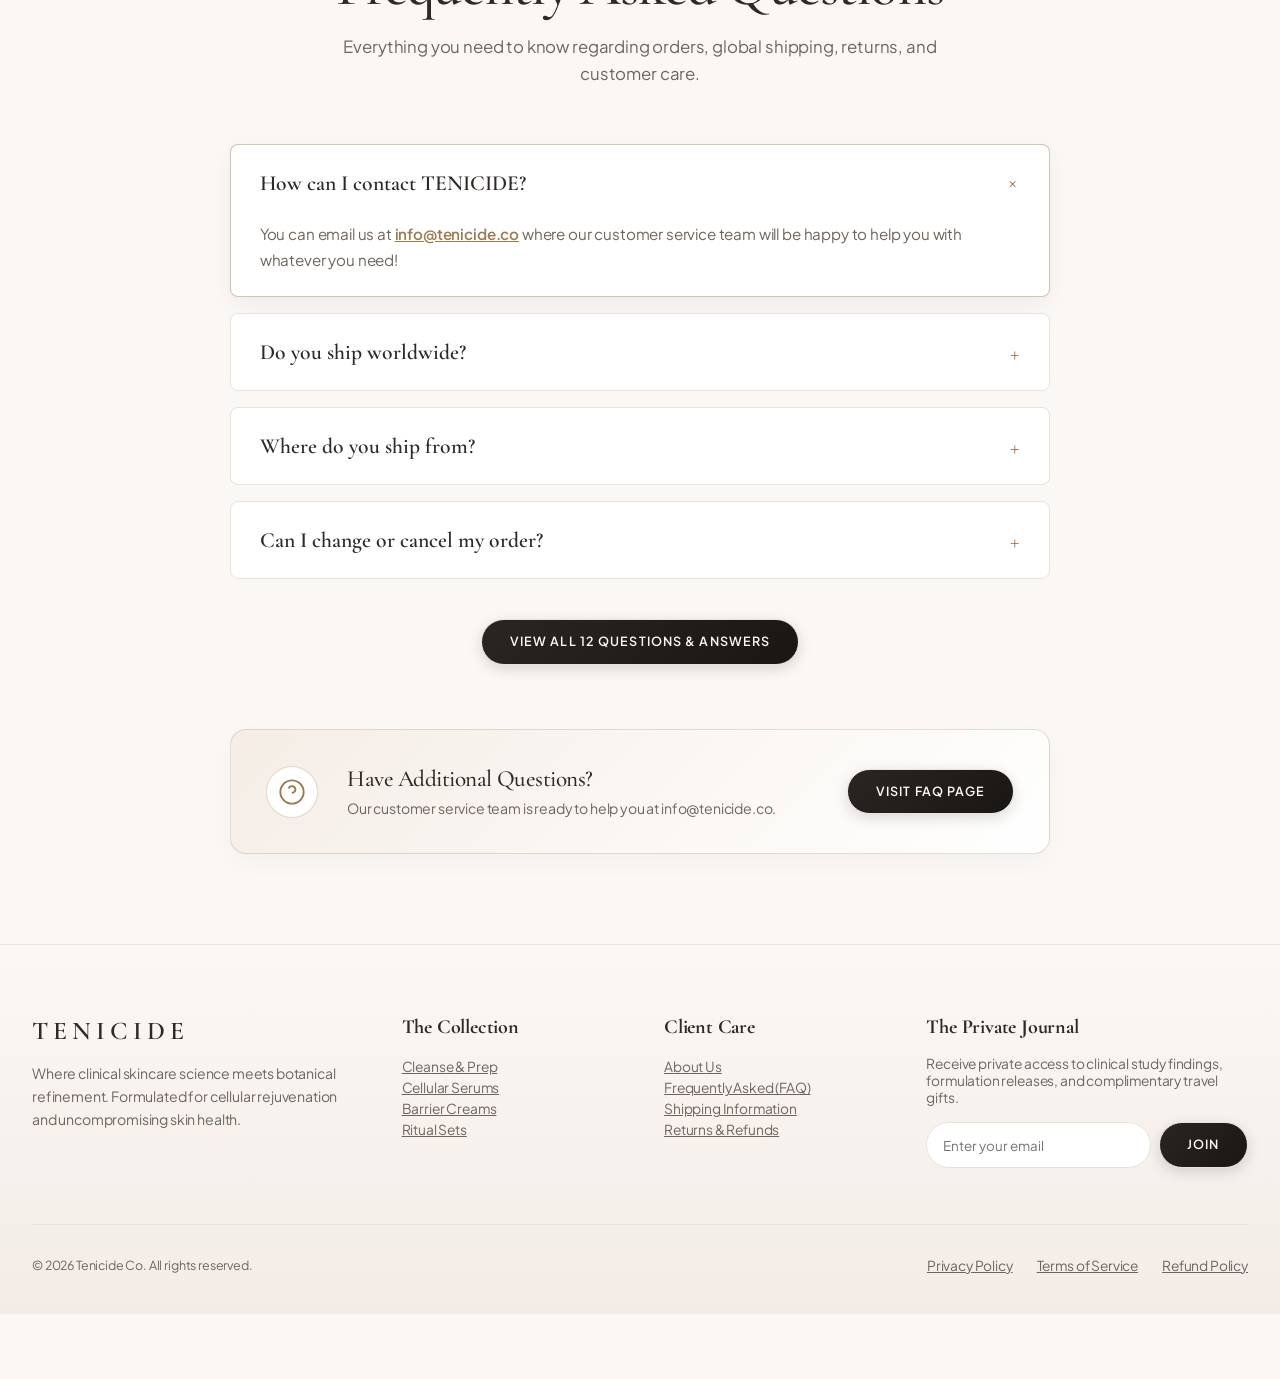
==== commit 1b7e76ea: "feat: add contact page, update navigation links to point to it, and support extensionless html routi" ====
--- a/index.html
+++ b/index.html
@@ -268,7 +268,7 @@
         <li><a href="/faq" class="header__link">FAQs</a></li>
         <li><a href="/shipping#tracking" class="header__link">ORDER LOOKUP</a></li>
         <li><a href="/shipping" class="header__link">SHIPPING</a></li>
-        <li><a href="mailto:info@tenicide.co" class="header__link">CONTACT US</a></li>
+        <li><a href="contact.html" class="header__link">CONTACT US</a></li>
       </ul>
       <div class="header__icons">
         <button class="icon-btn"><svg width="20" height="20" viewBox="0 0 24 24" fill="none" stroke="currentColor" stroke-width="1.8"><circle cx="11" cy="11" r="8"/><path d="m21 21-4.3-4.3"/></svg></button>
--- a/assets/luxury-skin-beauty.css
+++ b/assets/luxury-skin-beauty.css
@@ -312,3 +312,78 @@
     letter-spacing: 0.08em !important;
   }
 }
+
+/* ---- BESPOKE DIAGNOSTIC & CLINICAL STANDARDS ---- */
+.diagnostic-section { background: #FAF7F5; padding: 90px 0; border-top: 1px solid var(--lx-border-subtle); border-bottom: 1px solid var(--lx-border-subtle); }
+.diagnostic-header { max-width: 720px; margin: 0 auto 3.5rem; text-align: center; }
+.diagnostic-heading { font-family: var(--lx-font-heading); font-size: clamp(2.2rem, 3.8vw, 3.2rem); font-weight: 500; color: var(--lx-text-primary); line-height: 1.15; margin: 0.5rem 0 1rem; }
+.diagnostic-subheading { font-family: var(--lx-font-body); font-size: 0.98rem; color: var(--lx-text-secondary); line-height: 1.65; margin: 0; }
+
+.diagnostic-tabs { display: grid; grid-template-columns: repeat(4, 1fr); gap: 1rem; margin-bottom: 2.5rem; }
+.diagnostic-tab { background: #FFFFFF; border: 1px solid var(--lx-border-subtle); border-radius: 12px; padding: 1.25rem 1rem; text-align: left; cursor: pointer; transition: all 0.3s cubic-bezier(0.16, 1, 0.3, 1); display: flex; flex-direction: column; gap: 0.35rem; }
+.diagnostic-tab:hover { border-color: var(--lx-gold-primary); transform: translateY(-2px); box-shadow: 0 8px 20px rgba(45,41,38,0.05); }
+.diagnostic-tab.active { background: linear-gradient(135deg, #2D2723 0%, #1A1614 100%); border-color: #9E7B4F; color: #FAF7F5; box-shadow: 0 10px 24px rgba(26,22,20,0.18); transform: translateY(-3px); }
+.diagnostic-tab .tab-icon { font-size: 1.1rem; color: var(--lx-gold-primary); margin-bottom: 0.2rem; }
+.diagnostic-tab.active .tab-icon { color: #C9A87C; }
+.diagnostic-tab .tab-title { font-family: var(--lx-font-heading); font-size: 1.1rem; font-weight: 600; color: var(--lx-text-primary); line-height: 1.2; }
+.diagnostic-tab.active .tab-title { color: #FAF7F5; }
+.diagnostic-tab .tab-sub { font-family: var(--lx-font-body); font-size: 0.72rem; color: var(--lx-text-muted); text-transform: uppercase; letter-spacing: 0.08em; }
+.diagnostic-tab.active .tab-sub { color: #C9A87C; }
+
+.diagnostic-card { background: #FFFFFF; border: 1px solid var(--lx-border-subtle); border-radius: 16px; padding: 3rem; box-shadow: 0 16px 40px rgba(45,41,38,0.04); display: grid; grid-template-columns: 1.25fr 1fr; gap: 3.5rem; align-items: stretch; margin-bottom: 4rem; }
+.diagnostic-badge { display: inline-block; font-family: var(--lx-font-body); font-size: 0.68rem; font-weight: 700; letter-spacing: 0.16em; text-transform: uppercase; color: var(--lx-gold-primary); background: rgba(158,123,79,0.1); border: 1px solid rgba(158,123,79,0.25); border-radius: 9999px; padding: 0.3rem 0.8rem; margin-bottom: 1rem; }
+.diagnostic-protocol-title { font-family: var(--lx-font-heading); font-size: clamp(1.8rem, 2.8vw, 2.4rem); font-weight: 500; color: var(--lx-text-primary); margin: 0 0 1rem; line-height: 1.2; }
+.diagnostic-protocol-desc { font-family: var(--lx-font-body); font-size: 0.95rem; line-height: 1.7; color: var(--lx-text-secondary); margin-bottom: 2rem; }
+
+.diagnostic-steps { display: flex; flex-direction: column; gap: 1.2rem; margin-bottom: 2.2rem; }
+.diag-step { display: flex; gap: 1.2rem; align-items: flex-start; padding-bottom: 1.2rem; border-bottom: 1px solid var(--lx-border-subtle); }
+.diag-step:last-child { border-bottom: none; padding-bottom: 0; }
+.diag-step__num { font-family: var(--lx-font-heading); font-size: 1rem; font-weight: 700; color: var(--lx-gold-primary); text-transform: uppercase; letter-spacing: 0.1em; min-width: 60px; padding-top: 0.15rem; }
+.diag-step__content h4 { font-family: var(--lx-font-body); font-size: 0.95rem; font-weight: 600; color: var(--lx-text-primary); margin: 0 0 0.3rem; }
+.diag-step__content p { font-family: var(--lx-font-body); font-size: 0.86rem; line-height: 1.55; color: var(--lx-text-secondary); margin: 0; }
+
+.diagnostic-action { display: flex; gap: 1rem; flex-wrap: wrap; align-items: center; }
+
+.actives-card { background: linear-gradient(145deg, #2A2522 0%, #1A1614 100%); color: #FAF7F5; border-radius: 12px; padding: 2rem; border: 1px solid rgba(158,123,79,0.35); display: flex; flex-direction: column; gap: 1.6rem; height: 100%; box-sizing: border-box; }
+.actives-heading { font-family: var(--lx-font-heading); font-size: 1.35rem; font-weight: 500; color: #FAF7F5; margin: 0; padding-bottom: 0.8rem; border-bottom: 1px solid rgba(158,123,79,0.25); }
+.actives-list { display: flex; flex-direction: column; gap: 0.85rem; }
+.active-item { display: flex; flex-direction: column; gap: 0.15rem; }
+.active-name { font-family: var(--lx-font-body); font-size: 0.86rem; font-weight: 600; color: #C9A87C; letter-spacing: 0.02em; }
+.active-benefit { font-family: var(--lx-font-body); font-size: 0.76rem; color: #D6CBC1; }
+
+.clinical-metrics { display: grid; grid-template-columns: 1fr 1fr; gap: 1rem; padding: 1.2rem; background: rgba(255,255,255,0.05); border-radius: 8px; border: 1px solid rgba(255,255,255,0.08); }
+.metric-box { display: flex; flex-direction: column; gap: 0.3rem; }
+.metric-num { font-family: var(--lx-font-heading); font-size: 2rem; font-weight: 700; color: var(--lx-gold-primary); line-height: 1; }
+.metric-label { font-family: var(--lx-font-body); font-size: 0.72rem; color: #D6CBC1; line-height: 1.35; }
+
+.timeline-box { padding-top: 0.5rem; border-top: 1px solid rgba(158,123,79,0.25); }
+.timeline-header { margin-bottom: 0.8rem; }
+.timeline-title { font-family: var(--lx-font-body); font-size: 0.75rem; text-transform: uppercase; letter-spacing: 0.12em; color: var(--lx-gold-light); font-weight: 600; }
+.timeline-items { display: flex; flex-direction: column; gap: 0.6rem; }
+.timeline-step { display: flex; gap: 0.75rem; font-size: 0.78rem; line-height: 1.4; }
+.timeline-marker { color: var(--lx-gold-primary); font-weight: 700; min-width: 48px; }
+.timeline-text { color: #E8E2DC; }
+
+/* 4 Standards */
+.standards-banner { background: #FFFFFF; border: 1px solid var(--lx-border-subtle); border-radius: 16px; padding: 3rem 2.5rem; box-shadow: 0 8px 30px rgba(45,41,38,0.03); }
+.standards-header { text-align: center; max-width: 600px; margin: 0 auto 2.5rem; }
+.standards-title { font-family: var(--lx-font-heading); font-size: clamp(1.8rem, 2.8vw, 2.3rem); font-weight: 500; color: var(--lx-text-primary); margin: 0.3rem 0 0; }
+.standards-grid { display: grid; grid-template-columns: repeat(4, 1fr); gap: 2rem; }
+.standard-card { display: flex; flex-direction: column; }
+.standard-num { font-family: var(--lx-font-heading); font-size: 2.2rem; font-weight: 600; color: var(--lx-gold-primary); line-height: 1; margin-bottom: 0.8rem; }
+.standard-title { font-family: var(--lx-font-body); font-size: 0.95rem; font-weight: 600; color: var(--lx-text-primary); margin: 0 0 0.5rem; letter-spacing: 0.02em; }
+.standard-desc { font-family: var(--lx-font-body); font-size: 0.84rem; line-height: 1.6; color: var(--lx-text-secondary); margin: 0; }
+
+@media (max-width: 989px) {
+  .diagnostic-tabs { grid-template-columns: repeat(2, 1fr); }
+  .diagnostic-card { grid-template-columns: 1fr; padding: 2rem; gap: 2rem; }
+  .standards-grid { grid-template-columns: repeat(2, 1fr); gap: 1.5rem; }
+}
+
+@media (max-width: 640px) {
+  .diagnostic-tabs { grid-template-columns: 1fr; }
+  .diagnostic-card { padding: 1.5rem 1.2rem; }
+  .standards-banner { padding: 2rem 1.25rem; }
+  .standards-grid { grid-template-columns: 1fr; gap: 1.5rem; }
+  .clinical-metrics { grid-template-columns: 1fr; }
+}
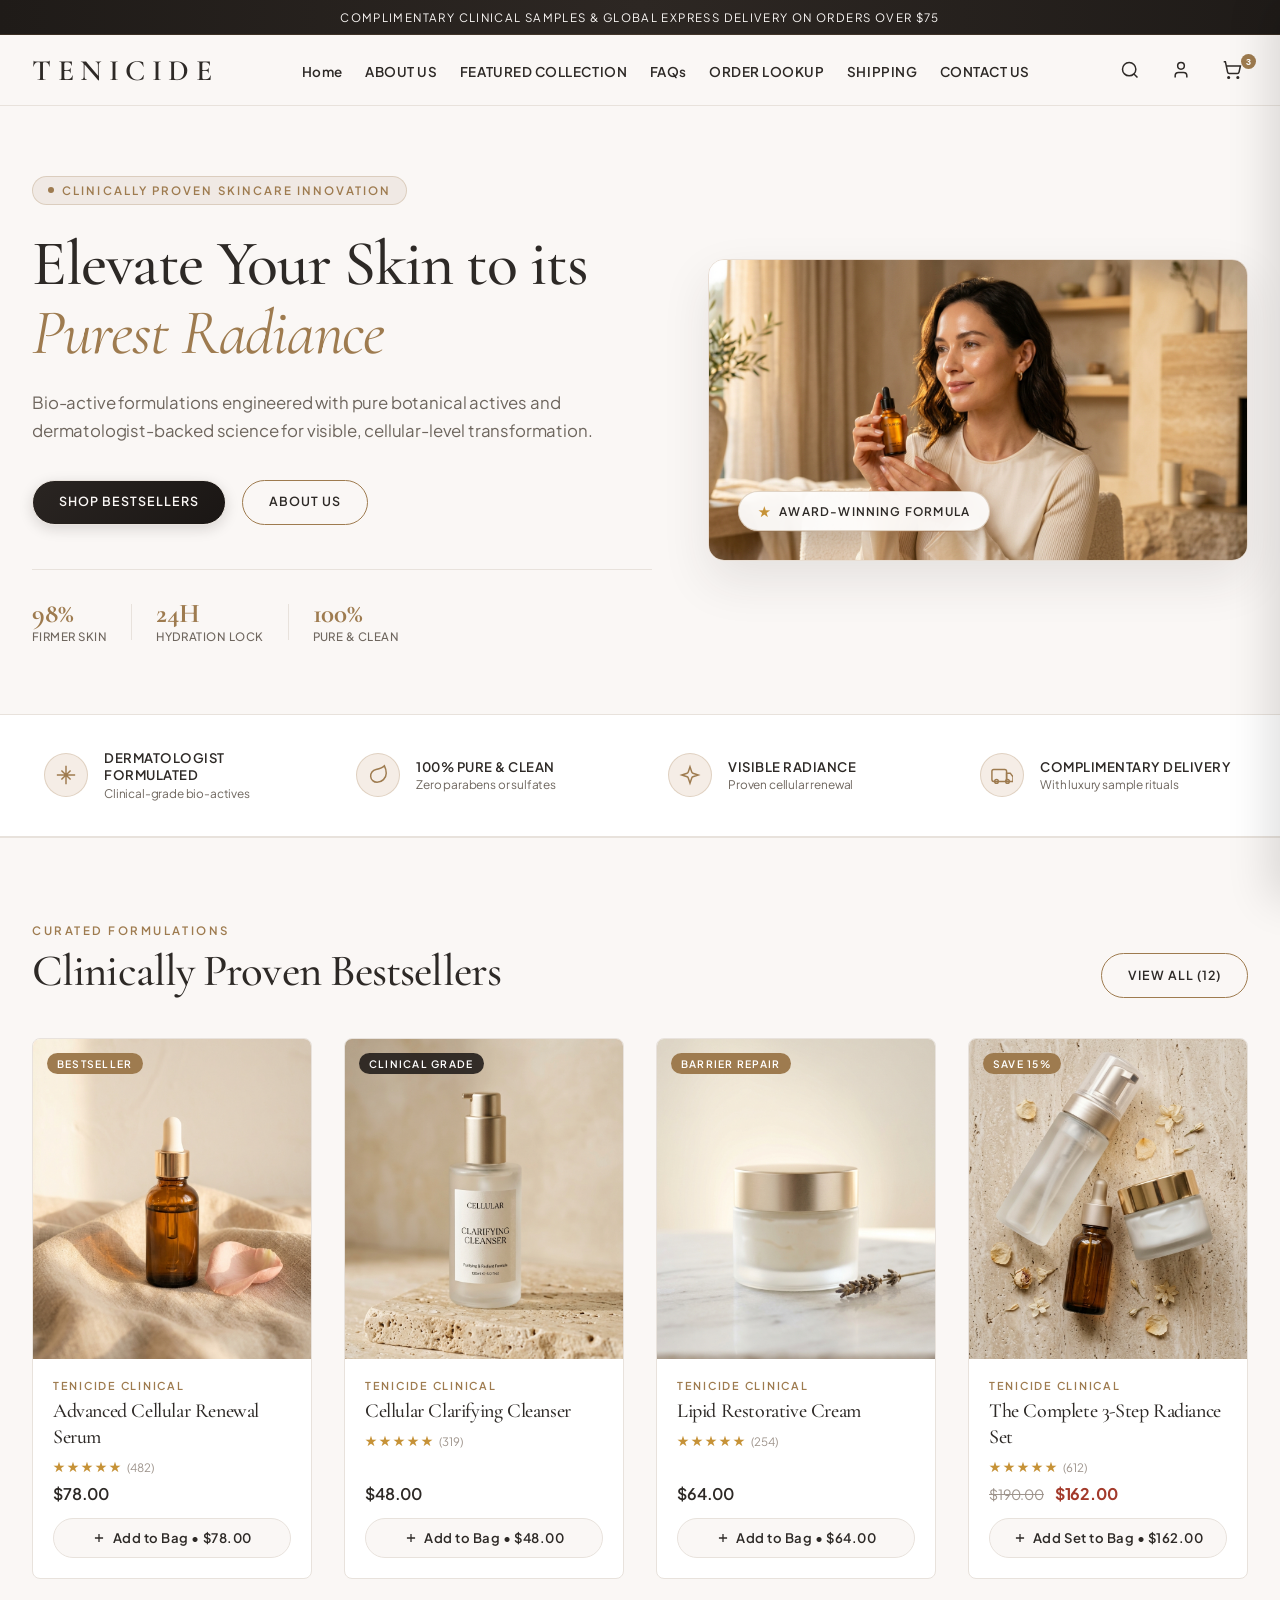
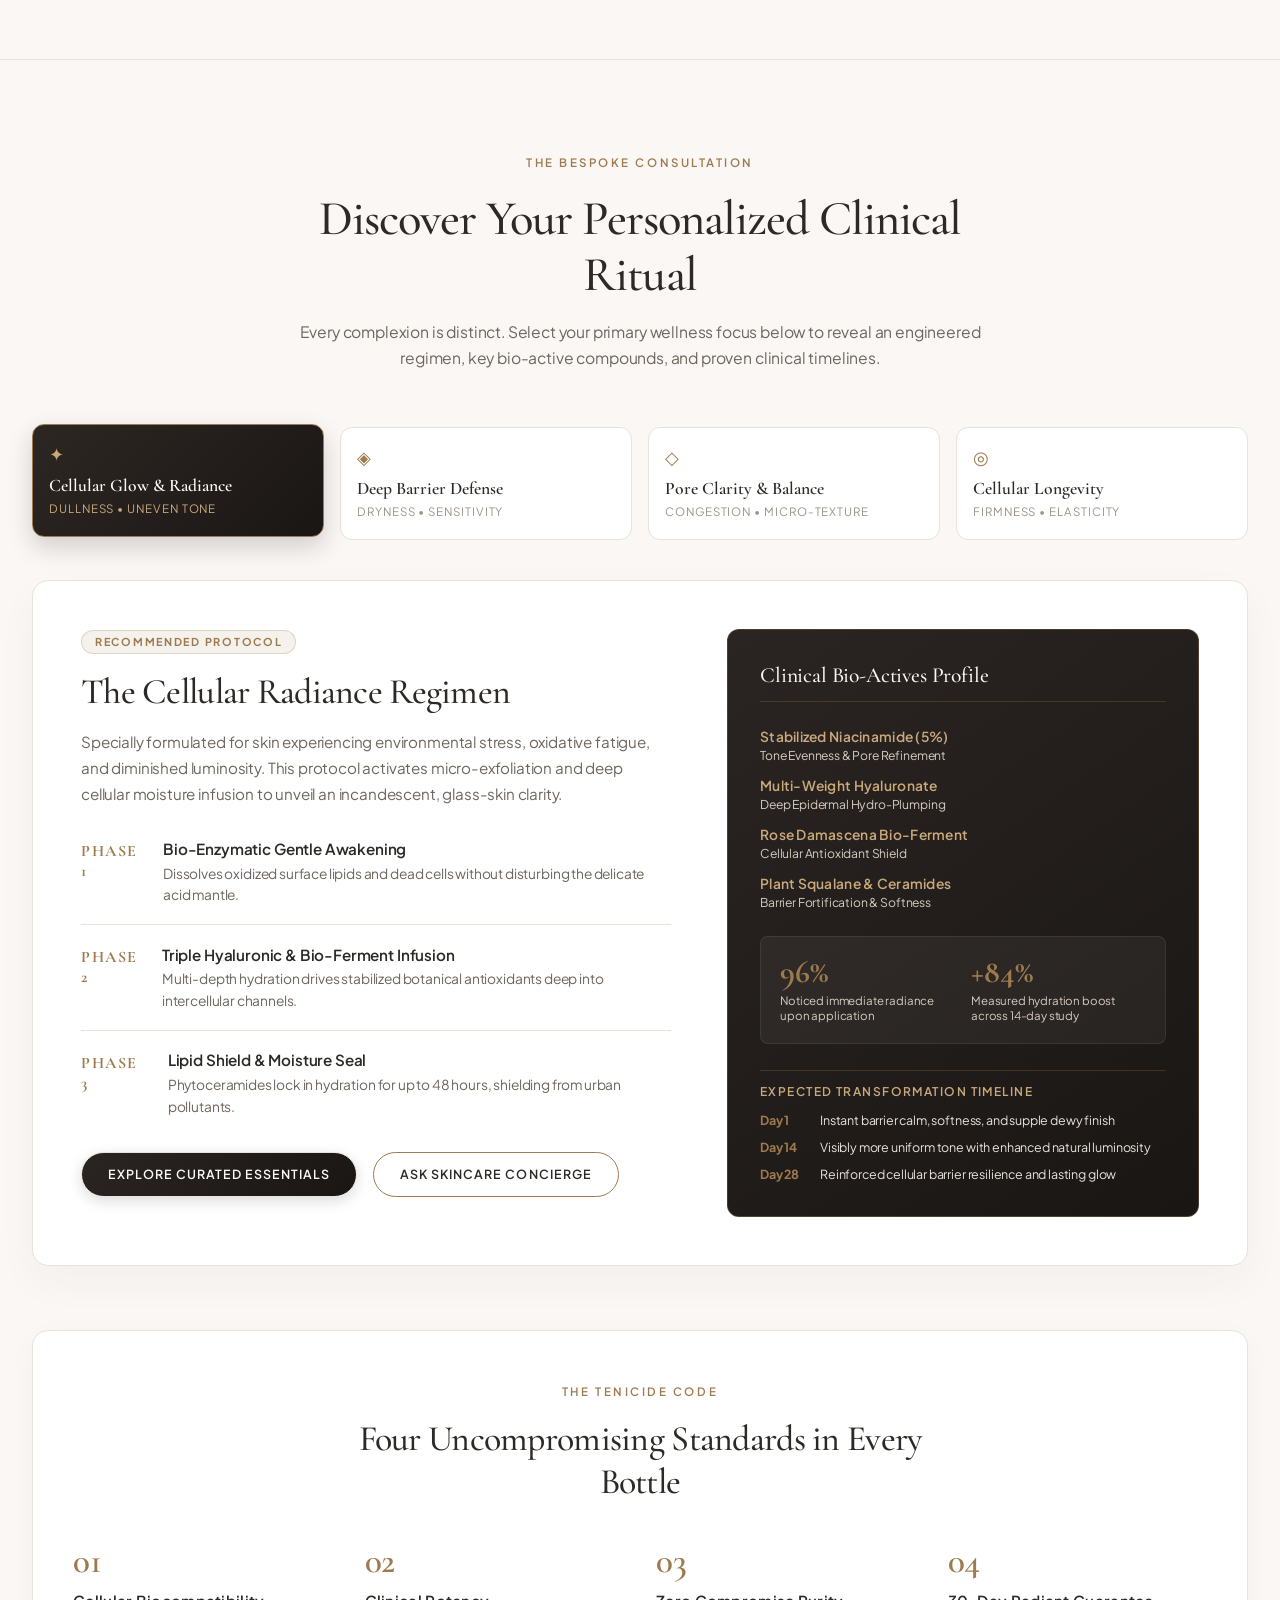
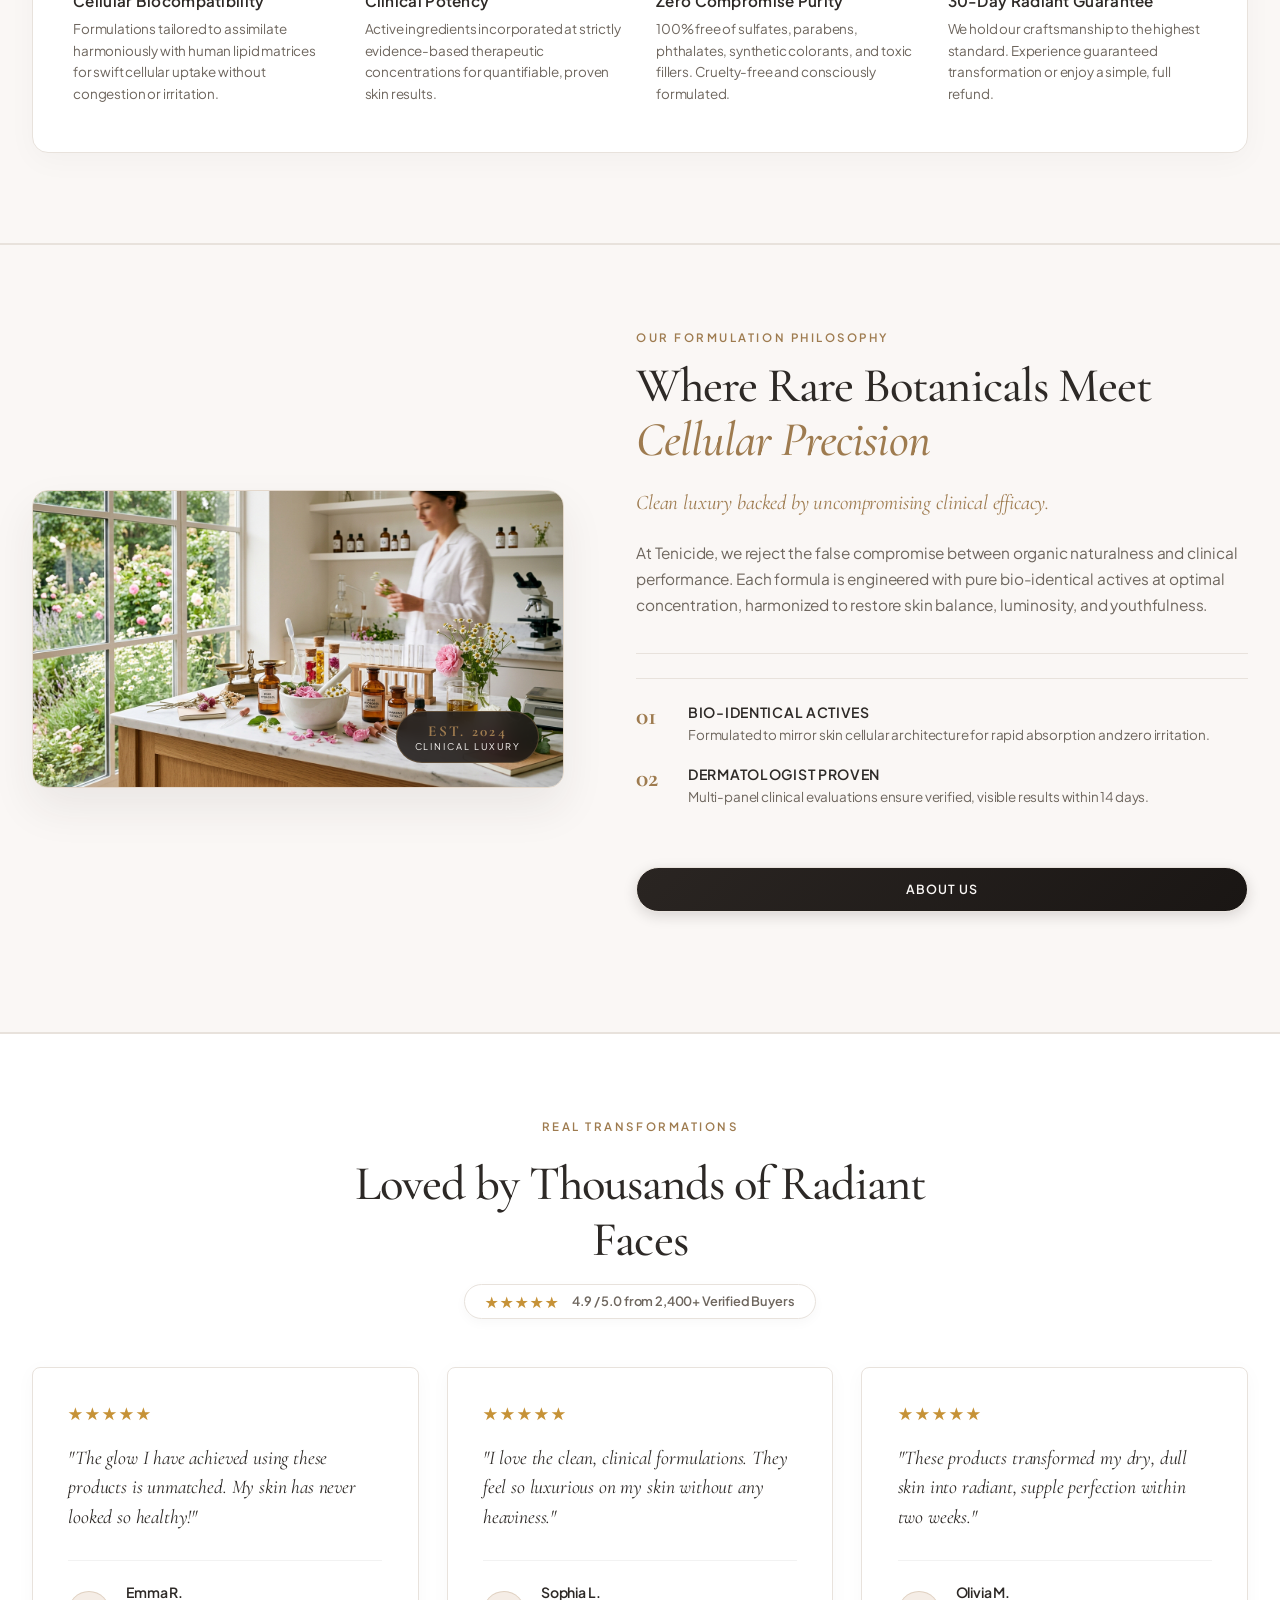
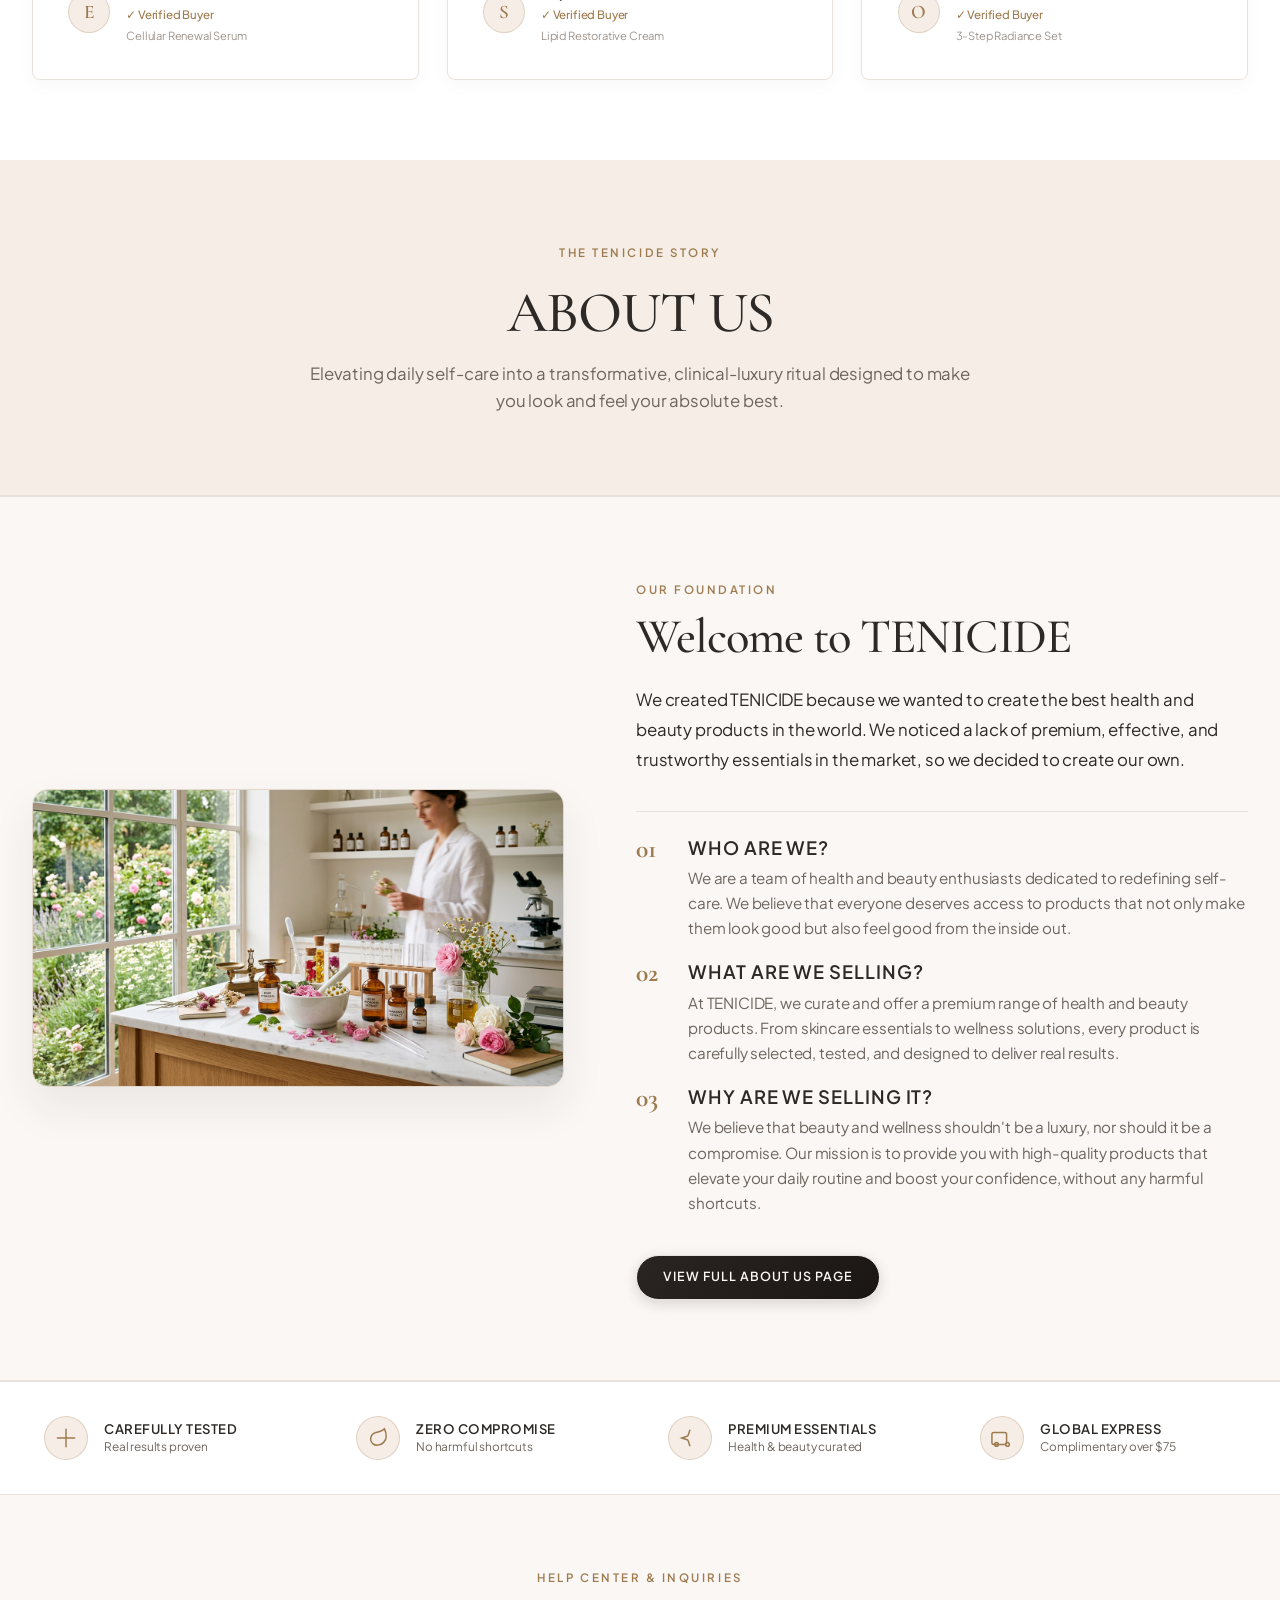
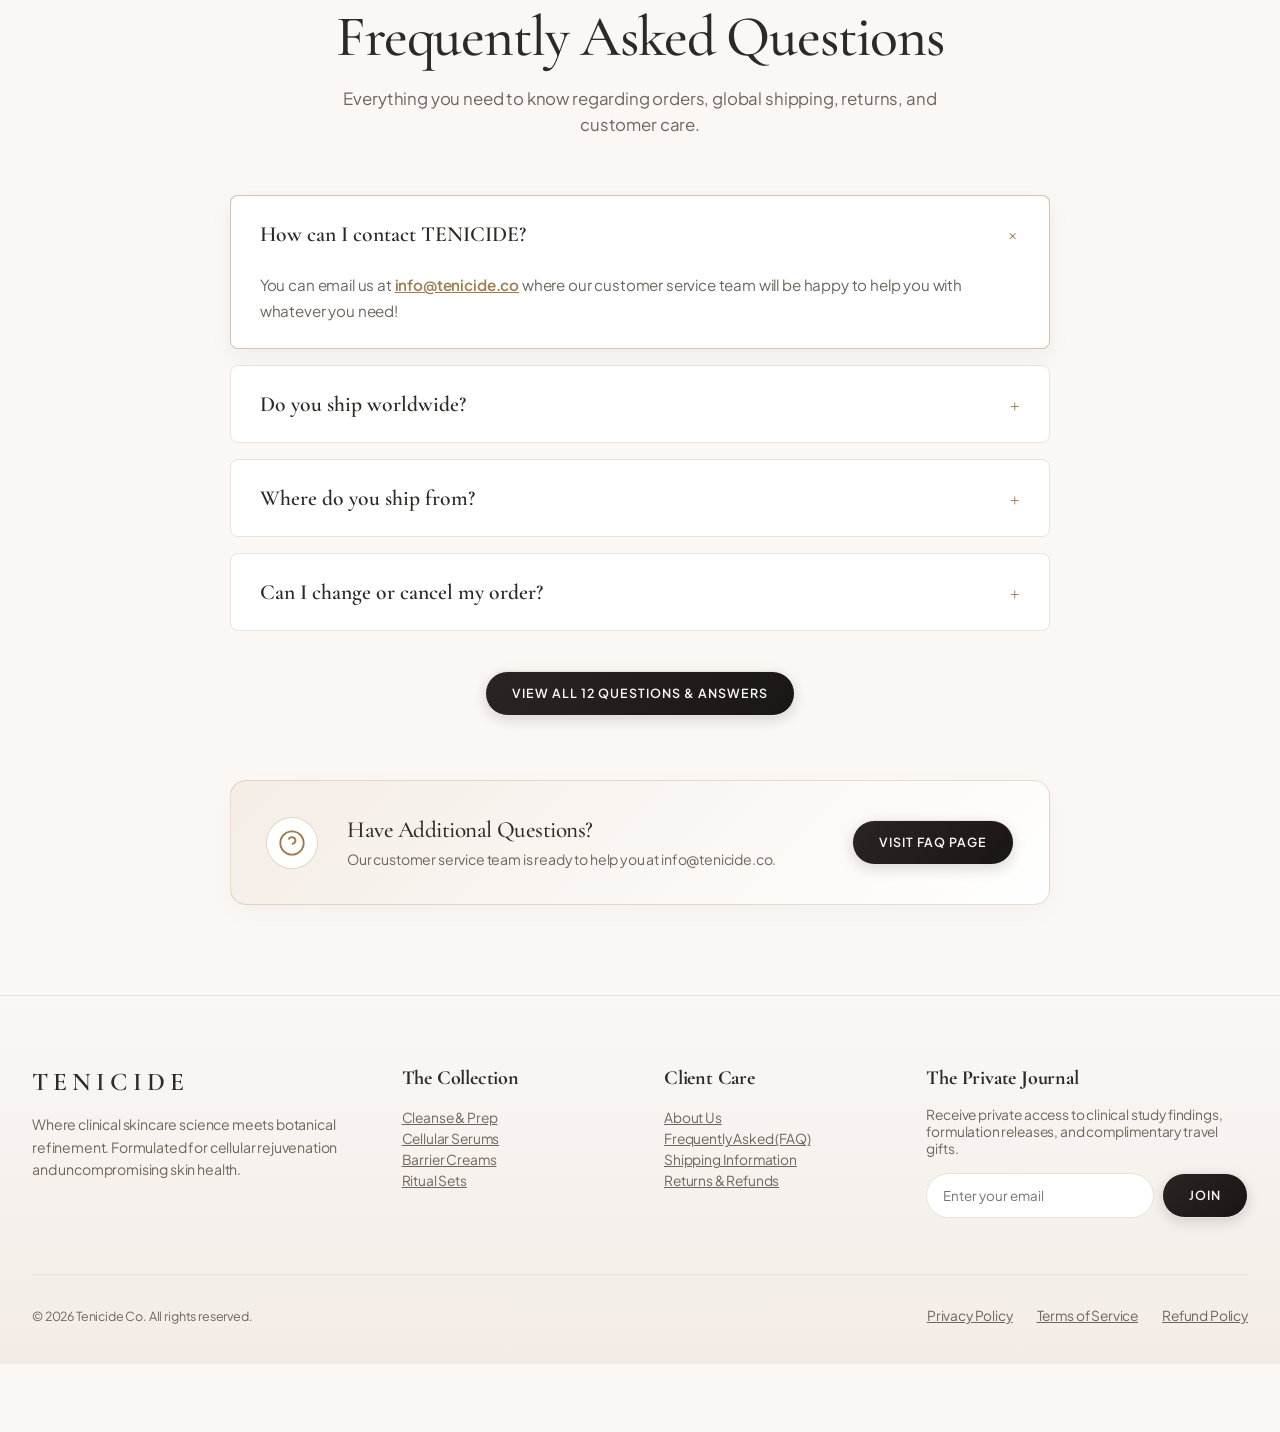
==== commit 92414ed7: "feat: add luxury cart drawer module and styling across core html pages" ====
--- a/index.html
+++ b/index.html
@@ -273,7 +273,7 @@
       <div class="header__icons">
         <button class="icon-btn"><svg width="20" height="20" viewBox="0 0 24 24" fill="none" stroke="currentColor" stroke-width="1.8"><circle cx="11" cy="11" r="8"/><path d="m21 21-4.3-4.3"/></svg></button>
         <button class="icon-btn"><svg width="20" height="20" viewBox="0 0 24 24" fill="none" stroke="currentColor" stroke-width="1.8"><path d="M19 21v-2a4 4 0 0 0-4-4H9a4 4 0 0 0-4 4v2"/><circle cx="12" cy="7" r="4"/></svg></button>
-        <button class="icon-btn"><svg width="20" height="20" viewBox="0 0 24 24" fill="none" stroke="currentColor" stroke-width="1.8"><circle cx="8" cy="21" r="1"/><circle cx="19" cy="21" r="1"/><path d="M2.05 2.05h2l2.66 12.42a2 2 0 0 0 2 1.58h9.78a2 2 0 0 0 1.95-1.57l1.65-7.43H5.12"/></svg><span class="cart-count">3</span></button>
+        <button class="icon-btn cart-drawer-trigger" id="cart-btn" aria-label="Open Cart" title="Cart" onclick="TenicideCart.open()"><svg width="20" height="20" viewBox="0 0 24 24" fill="none" stroke="currentColor" stroke-width="1.8"><circle cx="8" cy="21" r="1"/><circle cx="19" cy="21" r="1"/><path d="M2.05 2.05h2l2.66 12.42a2 2 0 0 0 2 1.58h9.78a2 2 0 0 0 1.95-1.57l1.65-7.43H5.12"/></svg><span class="cart-count">3</span></button>
       </div>
     </div>
   </header>
@@ -333,19 +333,55 @@
         <div class="products-grid">
           <div class="pcard">
             <div class="pcard__media"><span class="pcard__badge pcard__badge--gold">Bestseller</span><img src="assets/product-serum.jpg" alt="Advanced Cellular Renewal Serum" class="pcard__img"></div>
-            <div class="pcard__body"><span class="pcard__vendor">Tenicide Clinical</span><h3 class="pcard__title">Advanced Cellular Renewal Serum</h3><span class="pcard__stars">★★★★★ <span class="pcard__stars-count">(482)</span></span><div class="pcard__price">$78.00</div></div>
+            <div class="pcard__body">
+              <span class="pcard__vendor">Tenicide Clinical</span>
+              <h3 class="pcard__title">Advanced Cellular Renewal Serum</h3>
+              <span class="pcard__stars">★★★★★ <span class="pcard__stars-count">(482)</span></span>
+              <div class="pcard__price">$78.00</div>
+              <button class="pcard__add-btn" onclick="TenicideCart.addItem({id:'serum', title:'Advanced Cellular Renewal Serum', price:78.00, image:'assets/product-serum.jpg', variant:'30ml / 1.0 fl oz'})">
+                <svg width="14" height="14" viewBox="0 0 24 24" fill="none" stroke="currentColor" stroke-width="2.2"><line x1="12" y1="5" x2="12" y2="19"></line><line x1="5" y1="12" x2="19" y2="12"></line></svg>
+                Add to Bag &bull; $78.00
+              </button>
+            </div>
           </div>
           <div class="pcard">
             <div class="pcard__media"><span class="pcard__badge">Clinical Grade</span><img src="assets/product-cleanser.jpg" alt="Cellular Clarifying Cleanser" class="pcard__img"></div>
-            <div class="pcard__body"><span class="pcard__vendor">Tenicide Clinical</span><h3 class="pcard__title">Cellular Clarifying Cleanser</h3><span class="pcard__stars">★★★★★ <span class="pcard__stars-count">(319)</span></span><div class="pcard__price">$48.00</div></div>
+            <div class="pcard__body">
+              <span class="pcard__vendor">Tenicide Clinical</span>
+              <h3 class="pcard__title">Cellular Clarifying Cleanser</h3>
+              <span class="pcard__stars">★★★★★ <span class="pcard__stars-count">(319)</span></span>
+              <div class="pcard__price">$48.00</div>
+              <button class="pcard__add-btn" onclick="TenicideCart.addItem({id:'cleanser', title:'Cellular Clarifying Cleanser', price:48.00, image:'assets/product-cleanser.jpg', variant:'150ml / 5.1 fl oz'})">
+                <svg width="14" height="14" viewBox="0 0 24 24" fill="none" stroke="currentColor" stroke-width="2.2"><line x1="12" y1="5" x2="12" y2="19"></line><line x1="5" y1="12" x2="19" y2="12"></line></svg>
+                Add to Bag &bull; $48.00
+              </button>
+            </div>
           </div>
           <div class="pcard">
             <div class="pcard__media"><span class="pcard__badge pcard__badge--gold">Barrier Repair</span><img src="assets/product-cream.jpg" alt="Lipid Restorative Cream" class="pcard__img"></div>
-            <div class="pcard__body"><span class="pcard__vendor">Tenicide Clinical</span><h3 class="pcard__title">Lipid Restorative Cream</h3><span class="pcard__stars">★★★★★ <span class="pcard__stars-count">(254)</span></span><div class="pcard__price">$64.00</div></div>
+            <div class="pcard__body">
+              <span class="pcard__vendor">Tenicide Clinical</span>
+              <h3 class="pcard__title">Lipid Restorative Cream</h3>
+              <span class="pcard__stars">★★★★★ <span class="pcard__stars-count">(254)</span></span>
+              <div class="pcard__price">$64.00</div>
+              <button class="pcard__add-btn" onclick="TenicideCart.addItem({id:'cream', title:'Lipid Restorative Cream', price:64.00, image:'assets/product-cream.jpg', variant:'50ml / 1.7 fl oz'})">
+                <svg width="14" height="14" viewBox="0 0 24 24" fill="none" stroke="currentColor" stroke-width="2.2"><line x1="12" y1="5" x2="12" y2="19"></line><line x1="5" y1="12" x2="19" y2="12"></line></svg>
+                Add to Bag &bull; $64.00
+              </button>
+            </div>
           </div>
           <div class="pcard">
             <div class="pcard__media"><span class="pcard__badge pcard__badge--gold">Save 15%</span><img src="assets/product-set-bundle.jpg" alt="The 3-Step Radiance Set" class="pcard__img"></div>
-            <div class="pcard__body"><span class="pcard__vendor">Tenicide Clinical</span><h3 class="pcard__title">The Complete 3-Step Radiance Set</h3><span class="pcard__stars">★★★★★ <span class="pcard__stars-count">(612)</span></span><div class="pcard__price"><del>$190.00</del> <span class="sale">$162.00</span></div></div>
+            <div class="pcard__body">
+              <span class="pcard__vendor">Tenicide Clinical</span>
+              <h3 class="pcard__title">The Complete 3-Step Radiance Set</h3>
+              <span class="pcard__stars">★★★★★ <span class="pcard__stars-count">(612)</span></span>
+              <div class="pcard__price"><del>$190.00</del> <span class="sale">$162.00</span></div>
+              <button class="pcard__add-btn" onclick="TenicideCart.addItem({id:'bundle', title:'The Complete 3-Step Radiance Set', price:162.00, image:'assets/product-set-bundle.jpg', variant:'Full 3-Step Clinical Regimen'})">
+                <svg width="14" height="14" viewBox="0 0 24 24" fill="none" stroke="currentColor" stroke-width="2.2"><line x1="12" y1="5" x2="12" y2="19"></line><line x1="5" y1="12" x2="19" y2="12"></line></svg>
+                Add Set to Bag &bull; $162.00
+              </button>
+            </div>
           </div>
         </div>
       </div>
@@ -795,5 +831,6 @@
       item.classList.toggle('is-open');
     }
   </script>
+  <script src="assets/luxury-cart.js"></script>
 </body>
 </html>
--- a/assets/luxury-skin-beauty.css
+++ b/assets/luxury-skin-beauty.css
@@ -387,3 +387,454 @@
   .standards-grid { grid-template-columns: 1fr; gap: 1.5rem; }
   .clinical-metrics { grid-template-columns: 1fr; }
 }
+
+/* ==========================================================================
+   TENICIDE LUXURY CART DRAWER STYLING
+   Accurate slide-out drawer, matching Image 2 empty state & filled items
+   ========================================================================== */
+
+.tenicide-cart-overlay {
+  position: fixed;
+  inset: 0;
+  background: rgba(18, 16, 14, 0.45);
+  backdrop-filter: blur(4px);
+  -webkit-backdrop-filter: blur(4px);
+  z-index: 9998;
+  opacity: 0;
+  visibility: hidden;
+  pointer-events: none;
+  transition: opacity 0.3s cubic-bezier(0.16, 1, 0.3, 1), visibility 0.3s;
+}
+
+.tenicide-cart-overlay.active {
+  opacity: 1;
+  visibility: visible;
+  pointer-events: auto;
+}
+
+.tenicide-cart-drawer {
+  position: fixed;
+  top: 0;
+  right: 0;
+  bottom: 0;
+  width: 100%;
+  max-width: 440px;
+  background: #FFFFFF;
+  z-index: 9999;
+  box-shadow: -12px 0 40px rgba(0, 0, 0, 0.12);
+  display: flex;
+  flex-direction: column;
+  transform: translateX(100%);
+  transition: transform 0.35s cubic-bezier(0.16, 1, 0.3, 1);
+  font-family: var(--lx-font-body, -apple-system, BlinkMacSystemFont, 'Segoe UI', Roboto, sans-serif);
+}
+
+.tenicide-cart-drawer.active {
+  transform: translateX(0);
+}
+
+/* Close Button (Circle in Image 2) */
+.cart-close-circle {
+  width: 40px;
+  height: 40px;
+  border-radius: 50%;
+  border: 1px solid #E5E7EB;
+  background: #FFFFFF;
+  color: #1F2228;
+  display: flex;
+  align-items: center;
+  justify-content: center;
+  cursor: pointer;
+  box-shadow: 0 1px 3px rgba(0,0,0,0.06);
+  transition: all 0.2s ease;
+}
+
+.cart-close-circle:hover {
+  background: #F9FAFB;
+  border-color: #D1D5DB;
+  transform: scale(1.05);
+}
+
+/* EMPTY STATE (EXACT MATCH FOR IMAGE 2) */
+.cart-empty-wrapper {
+  display: flex;
+  flex-direction: column;
+  height: 100%;
+  padding: 1.5rem 1.75rem 2rem;
+}
+
+.cart-drawer-header--empty {
+  display: flex;
+  justify-content: space-between;
+  align-items: center;
+}
+
+.cart-empty-body {
+  flex: 1;
+  display: flex;
+  flex-direction: column;
+  align-items: center;
+  justify-content: center;
+  text-align: center;
+  padding: 0 1rem;
+  margin-top: -2rem;
+}
+
+.cart-empty-title {
+  font-family: var(--lx-font-body, -apple-system, BlinkMacSystemFont, 'Segoe UI', Roboto, sans-serif);
+  font-size: 1.75rem;
+  font-weight: 700;
+  letter-spacing: -0.02em;
+  color: #111827;
+  margin-bottom: 0.65rem;
+}
+
+.cart-empty-text {
+  font-size: 1.05rem;
+  color: #111827;
+  margin-bottom: 2rem;
+  line-height: 1.5;
+}
+
+.cart-empty-text .cart-login-link {
+  color: #111827;
+  font-weight: 500;
+  text-decoration: underline;
+  text-underline-offset: 3px;
+}
+
+.cart-continue-btn {
+  background: #191C21;
+  color: #FFFFFF;
+  border: none;
+  border-radius: 8px;
+  padding: 1rem 2.2rem;
+  font-family: var(--lx-font-body, sans-serif);
+  font-size: 1rem;
+  font-weight: 500;
+  cursor: pointer;
+  transition: all 0.2s ease;
+}
+
+.cart-continue-btn:hover {
+  background: #000000;
+  transform: translateY(-1px);
+}
+
+/* FILLED STATE */
+.cart-filled-wrapper {
+  display: flex;
+  flex-direction: column;
+  height: 100%;
+}
+
+.cart-drawer-header {
+  display: flex;
+  justify-content: space-between;
+  align-items: center;
+  padding: 1.25rem 1.5rem;
+  border-bottom: 1px solid var(--lx-border-subtle, #E8E2DC);
+}
+
+.cart-drawer-heading-wrap {
+  display: flex;
+  align-items: center;
+  gap: 0.6rem;
+}
+
+.cart-drawer-heading {
+  font-family: var(--lx-font-heading, 'Cormorant Garamond', serif);
+  font-size: 1.6rem;
+  font-weight: 600;
+  color: var(--lx-text-primary, #2D2926);
+  margin: 0;
+}
+
+.cart-drawer-badge {
+  background: var(--lx-bg-blush, #F5EDE6);
+  color: var(--lx-gold-primary, #9E7B4F);
+  font-size: 0.78rem;
+  font-weight: 700;
+  padding: 0.15rem 0.6rem;
+  border-radius: 9999px;
+  border: 1px solid rgba(158, 123, 79, 0.25);
+}
+
+/* Shipping Progress Bar */
+.cart-shipping-bar {
+  background: #FAF7F5;
+  padding: 0.85rem 1.5rem;
+  border-bottom: 1px solid var(--lx-border-subtle, #E8E2DC);
+}
+
+.cart-shipping-msg {
+  font-size: 0.82rem;
+  color: var(--lx-text-secondary, #6E665E);
+  margin-bottom: 0.45rem;
+  line-height: 1.35;
+}
+
+.cart-shipping-progress {
+  height: 4px;
+  background: #E5E7EB;
+  border-radius: 9999px;
+  overflow: hidden;
+}
+
+.cart-shipping-fill {
+  height: 100%;
+  background: linear-gradient(90deg, #C9A87C, #9E7B4F);
+  transition: width 0.3s ease;
+}
+
+/* Scrollable Items */
+.cart-items-scroll {
+  flex: 1;
+  overflow-y: auto;
+  padding: 1rem 1.5rem;
+}
+
+.cart-item {
+  display: flex;
+  gap: 1rem;
+  padding: 1.1rem 0;
+  border-bottom: 1px solid var(--lx-border-subtle, #E8E2DC);
+  align-items: center;
+}
+
+.cart-item:last-child {
+  border-bottom: none;
+}
+
+.cart-item__media {
+  flex-shrink: 0;
+  width: 72px;
+  height: 72px;
+  border-radius: 8px;
+  overflow: hidden;
+  background: #FAF7F5;
+  border: 1px solid var(--lx-border-subtle, #E8E2DC);
+}
+
+.cart-item__img {
+  width: 100%;
+  height: 100%;
+  object-fit: cover;
+}
+
+.cart-item__content {
+  flex: 1;
+  min-width: 0;
+}
+
+.cart-item__header {
+  display: flex;
+  justify-content: space-between;
+  align-items: flex-start;
+  gap: 0.5rem;
+  margin-bottom: 0.25rem;
+}
+
+.cart-item__title {
+  font-family: var(--lx-font-body);
+  font-size: 0.92rem;
+  font-weight: 600;
+  color: var(--lx-text-primary, #2D2926);
+  margin: 0;
+  line-height: 1.3;
+}
+
+.cart-item__remove {
+  background: none;
+  border: none;
+  color: #9CA3AF;
+  cursor: pointer;
+  padding: 2px;
+  transition: color 0.2s;
+  display: flex;
+}
+
+.cart-item__remove:hover {
+  color: #EF4444;
+}
+
+.cart-item__variant {
+  font-size: 0.78rem;
+  color: var(--lx-text-muted, #9E948C);
+  margin-bottom: 0.6rem;
+}
+
+.cart-item__bottom {
+  display: flex;
+  justify-content: space-between;
+  align-items: center;
+}
+
+.cart-item__stepper {
+  display: inline-flex;
+  align-items: center;
+  border: 1px solid var(--lx-border-subtle, #E8E2DC);
+  border-radius: 6px;
+  overflow: hidden;
+  background: #FAF7F5;
+}
+
+.cart-stepper-btn {
+  background: none;
+  border: none;
+  width: 28px;
+  height: 28px;
+  display: flex;
+  align-items: center;
+  justify-content: center;
+  cursor: pointer;
+  color: var(--lx-text-primary);
+  font-size: 1rem;
+  font-weight: 600;
+  transition: background 0.15s;
+}
+
+.cart-stepper-btn:hover {
+  background: #E8E2DC;
+}
+
+.cart-stepper-val {
+  padding: 0 0.5rem;
+  font-size: 0.85rem;
+  font-weight: 600;
+  min-width: 24px;
+  text-align: center;
+}
+
+.cart-item__price {
+  font-family: var(--lx-font-heading);
+  font-size: 1.15rem;
+  font-weight: 600;
+  color: var(--lx-text-primary);
+}
+
+/* Footer of Drawer */
+.cart-drawer-footer {
+  padding: 1.25rem 1.5rem 1.5rem;
+  border-top: 1px solid var(--lx-border-subtle, #E8E2DC);
+  background: #FFFFFF;
+}
+
+.cart-subtotal-row {
+  display: flex;
+  justify-content: space-between;
+  align-items: baseline;
+  margin-bottom: 0.4rem;
+}
+
+.cart-subtotal-label {
+  font-size: 1rem;
+  font-weight: 600;
+  color: var(--lx-text-primary);
+}
+
+.cart-subtotal-val {
+  font-family: var(--lx-font-heading);
+  font-size: 1.45rem;
+  font-weight: 600;
+  color: var(--lx-text-primary);
+}
+
+.cart-tax-notice {
+  font-size: 0.78rem;
+  color: var(--lx-text-muted, #9E948C);
+  margin-bottom: 1.1rem;
+}
+
+.cart-checkout-btn {
+  width: 100%;
+  background: #191C21;
+  color: #FFFFFF;
+  border: none;
+  border-radius: 8px;
+  padding: 1rem 1.5rem;
+  font-family: var(--lx-font-body);
+  font-size: 0.95rem;
+  font-weight: 600;
+  cursor: pointer;
+  display: flex;
+  align-items: center;
+  justify-content: center;
+  gap: 0.5rem;
+  transition: all 0.25s ease;
+}
+
+.cart-checkout-btn:hover {
+  background: var(--lx-gold-primary, #9E7B4F);
+  box-shadow: 0 6px 18px rgba(158, 123, 79, 0.25);
+  transform: translateY(-1px);
+}
+
+.cart-footer-links {
+  display: flex;
+  justify-content: space-between;
+  align-items: center;
+  margin-top: 0.85rem;
+}
+
+.cart-continue-link {
+  background: none;
+  border: none;
+  font-size: 0.82rem;
+  color: var(--lx-text-secondary);
+  text-decoration: underline;
+  cursor: pointer;
+  padding: 0;
+}
+
+.cart-continue-link:hover {
+  color: var(--lx-text-primary);
+}
+
+.cart-clear-link {
+  background: none;
+  border: none;
+  font-size: 0.8rem;
+  color: #9CA3AF;
+  cursor: pointer;
+  padding: 0;
+}
+
+.cart-clear-link:hover {
+  color: #EF4444;
+}
+
+/* Product Card Quick Add Button */
+.pcard {
+  position: relative;
+}
+
+.pcard__add-btn {
+  margin-top: 0.85rem;
+  width: 100%;
+  padding: 0.65rem 1rem;
+  background: #FAF7F5;
+  color: var(--lx-text-primary);
+  border: 1px solid var(--lx-border-subtle);
+  border-radius: 9999px;
+  font-family: var(--lx-font-body);
+  font-size: 0.82rem;
+  font-weight: 600;
+  letter-spacing: 0.04em;
+  cursor: pointer;
+  display: flex;
+  align-items: center;
+  justify-content: center;
+  gap: 0.4rem;
+  transition: all 0.25s ease;
+}
+
+.pcard:hover .pcard__add-btn,
+.pcard__add-btn:hover {
+  background: #191C21;
+  color: #FFFFFF;
+  border-color: #191C21;
+  box-shadow: 0 4px 12px rgba(0,0,0,0.1);
+  transform: translateY(-1px);
+}
+
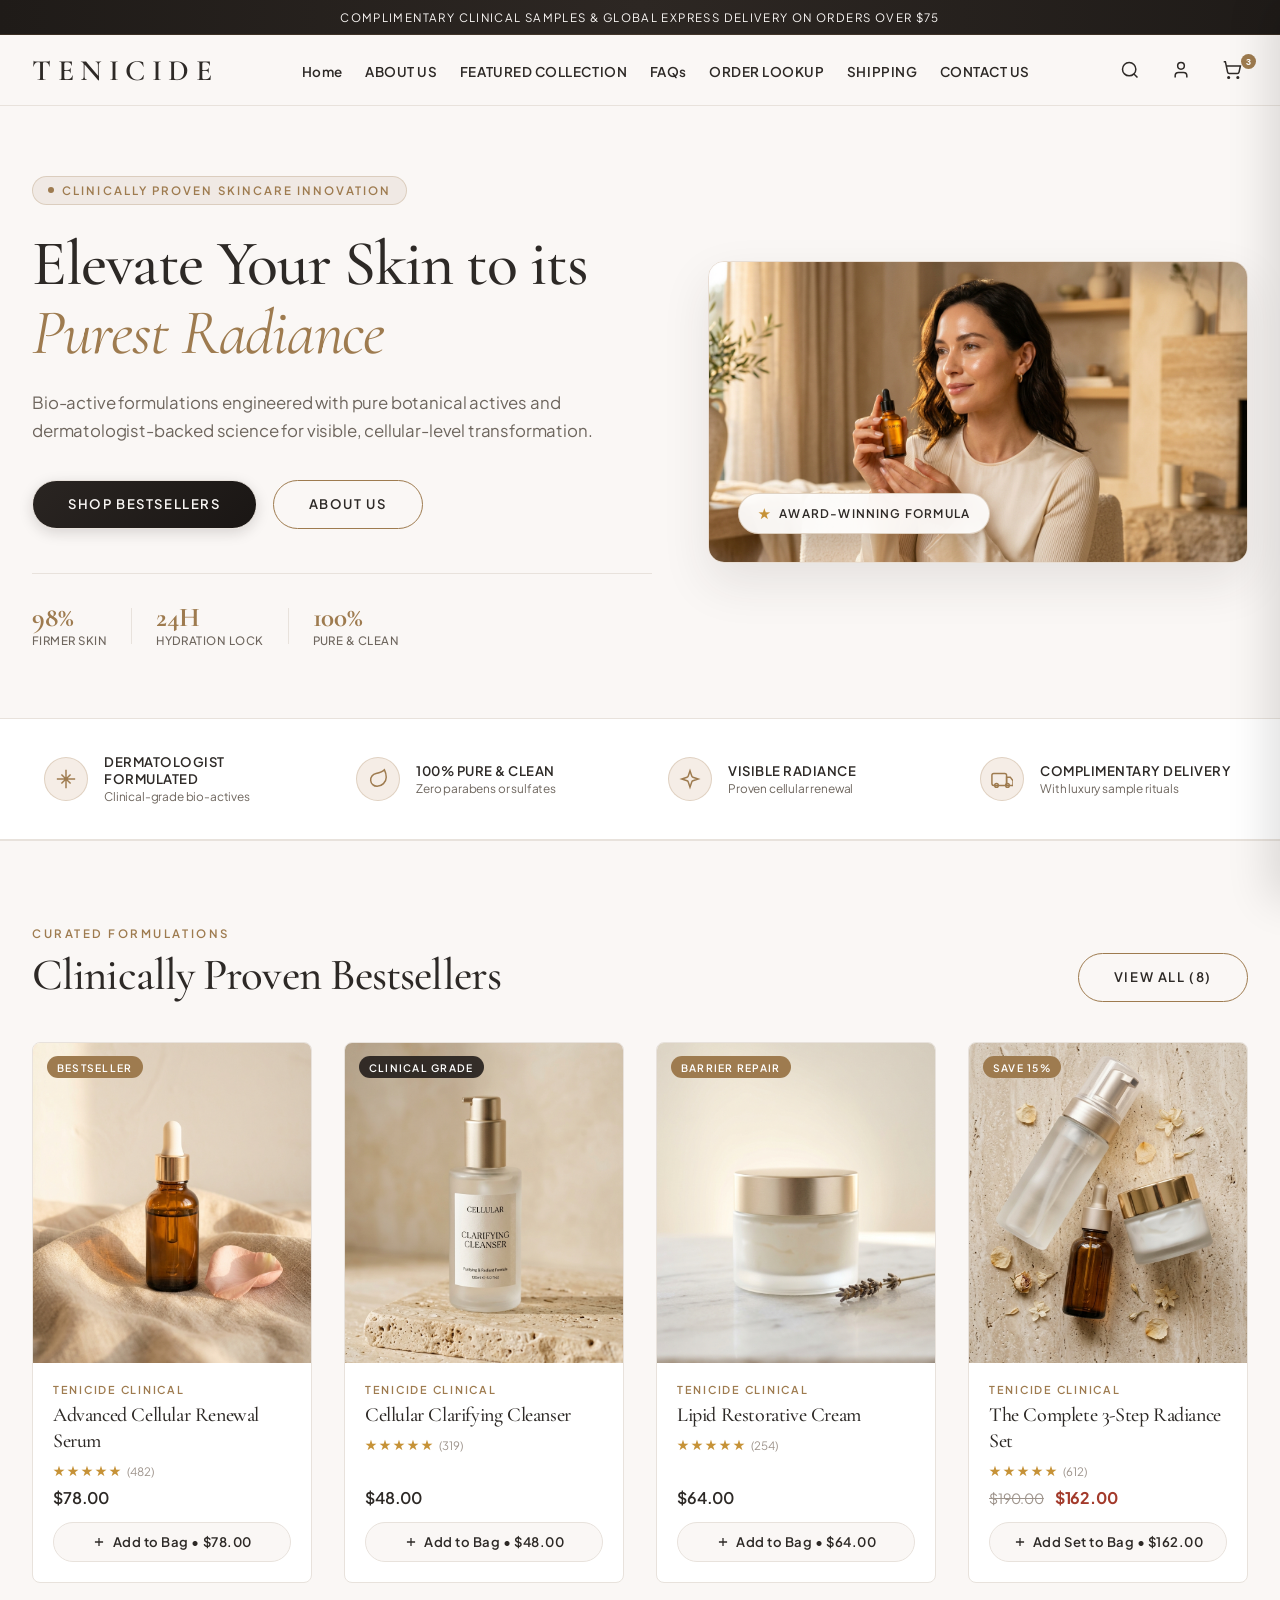
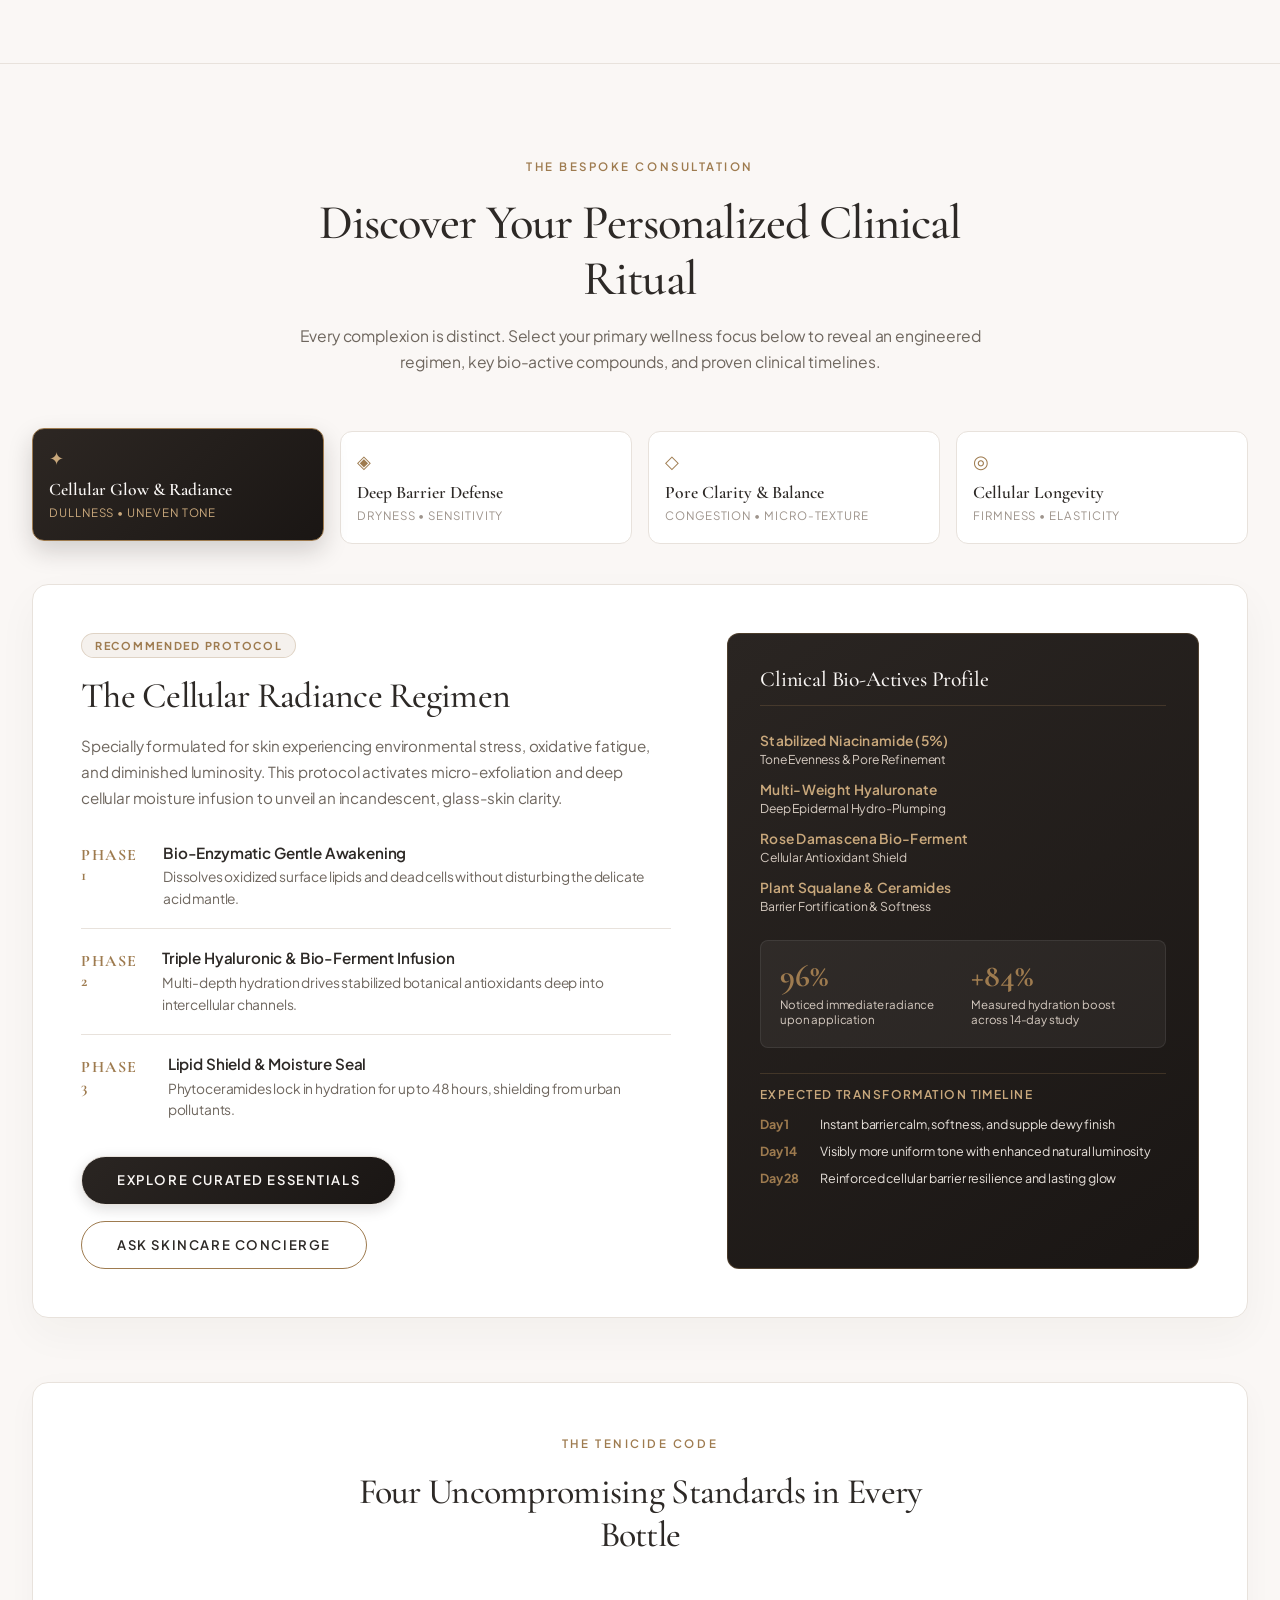
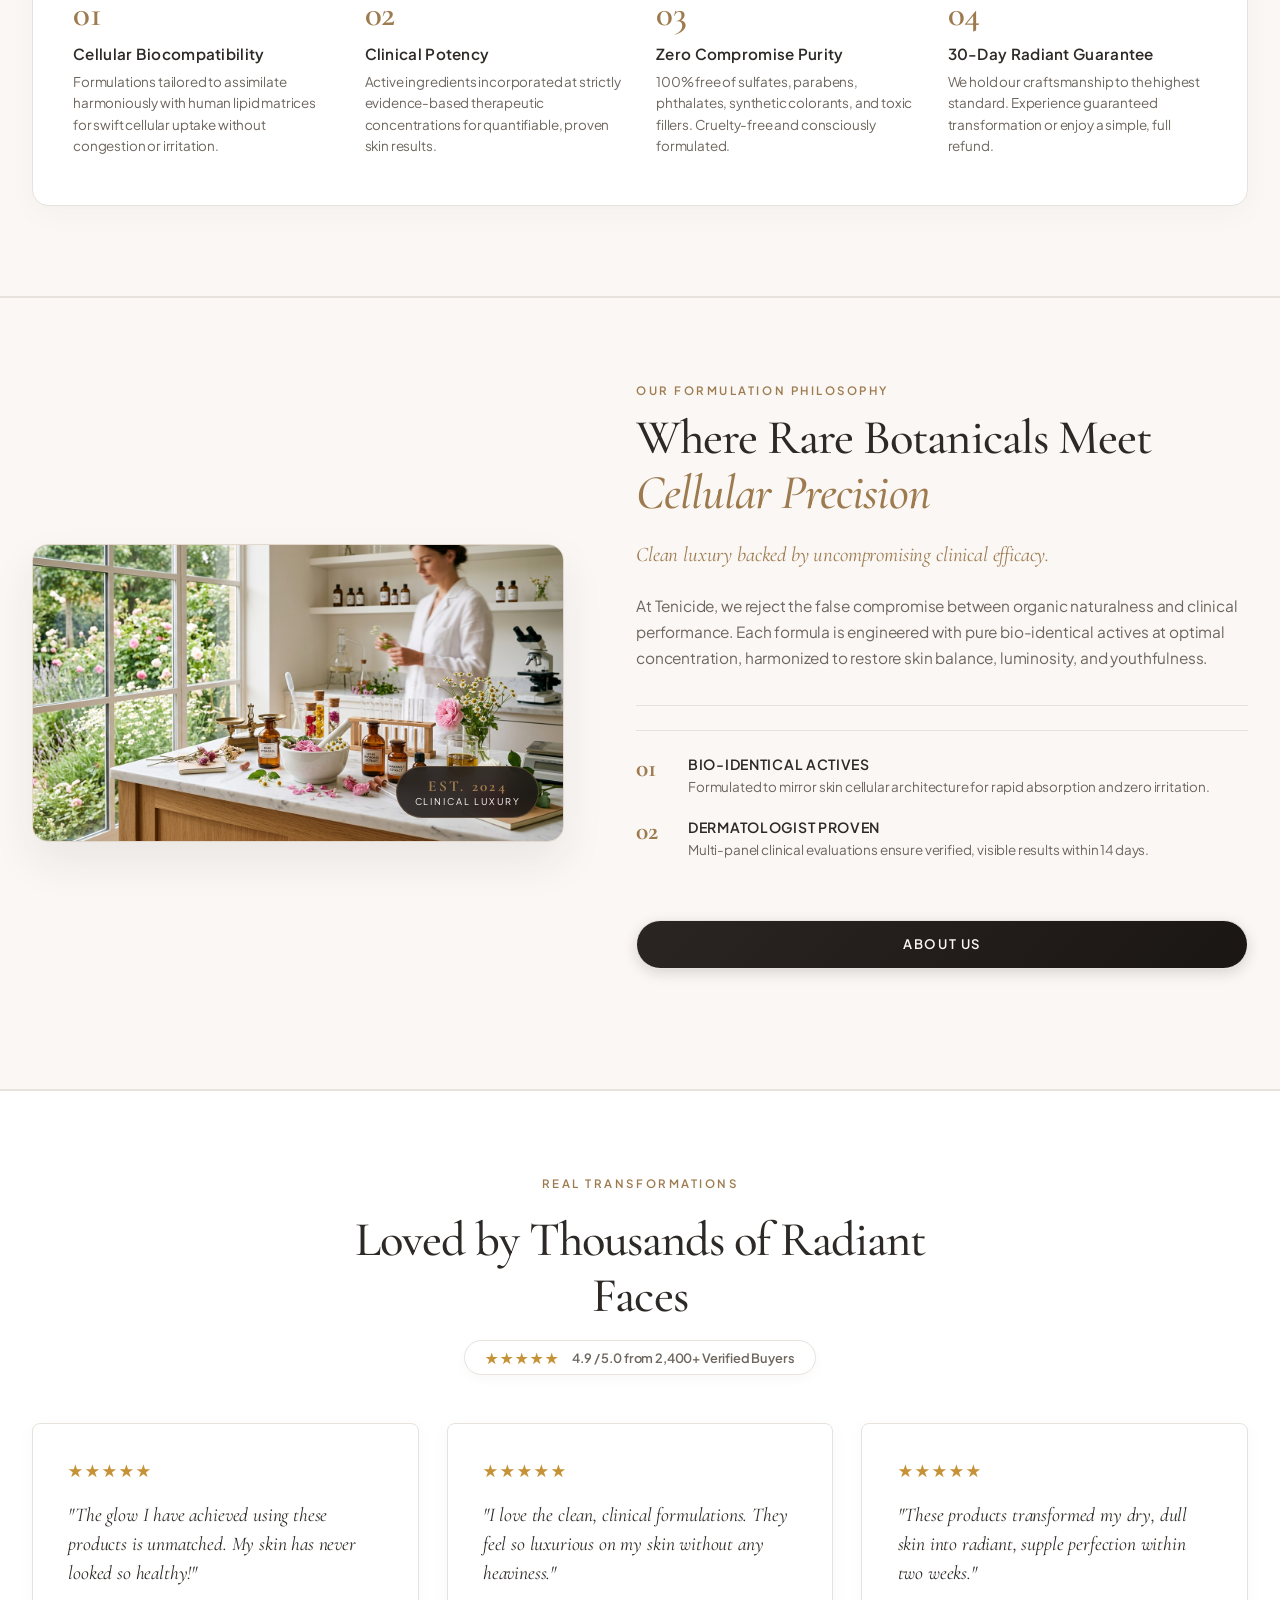
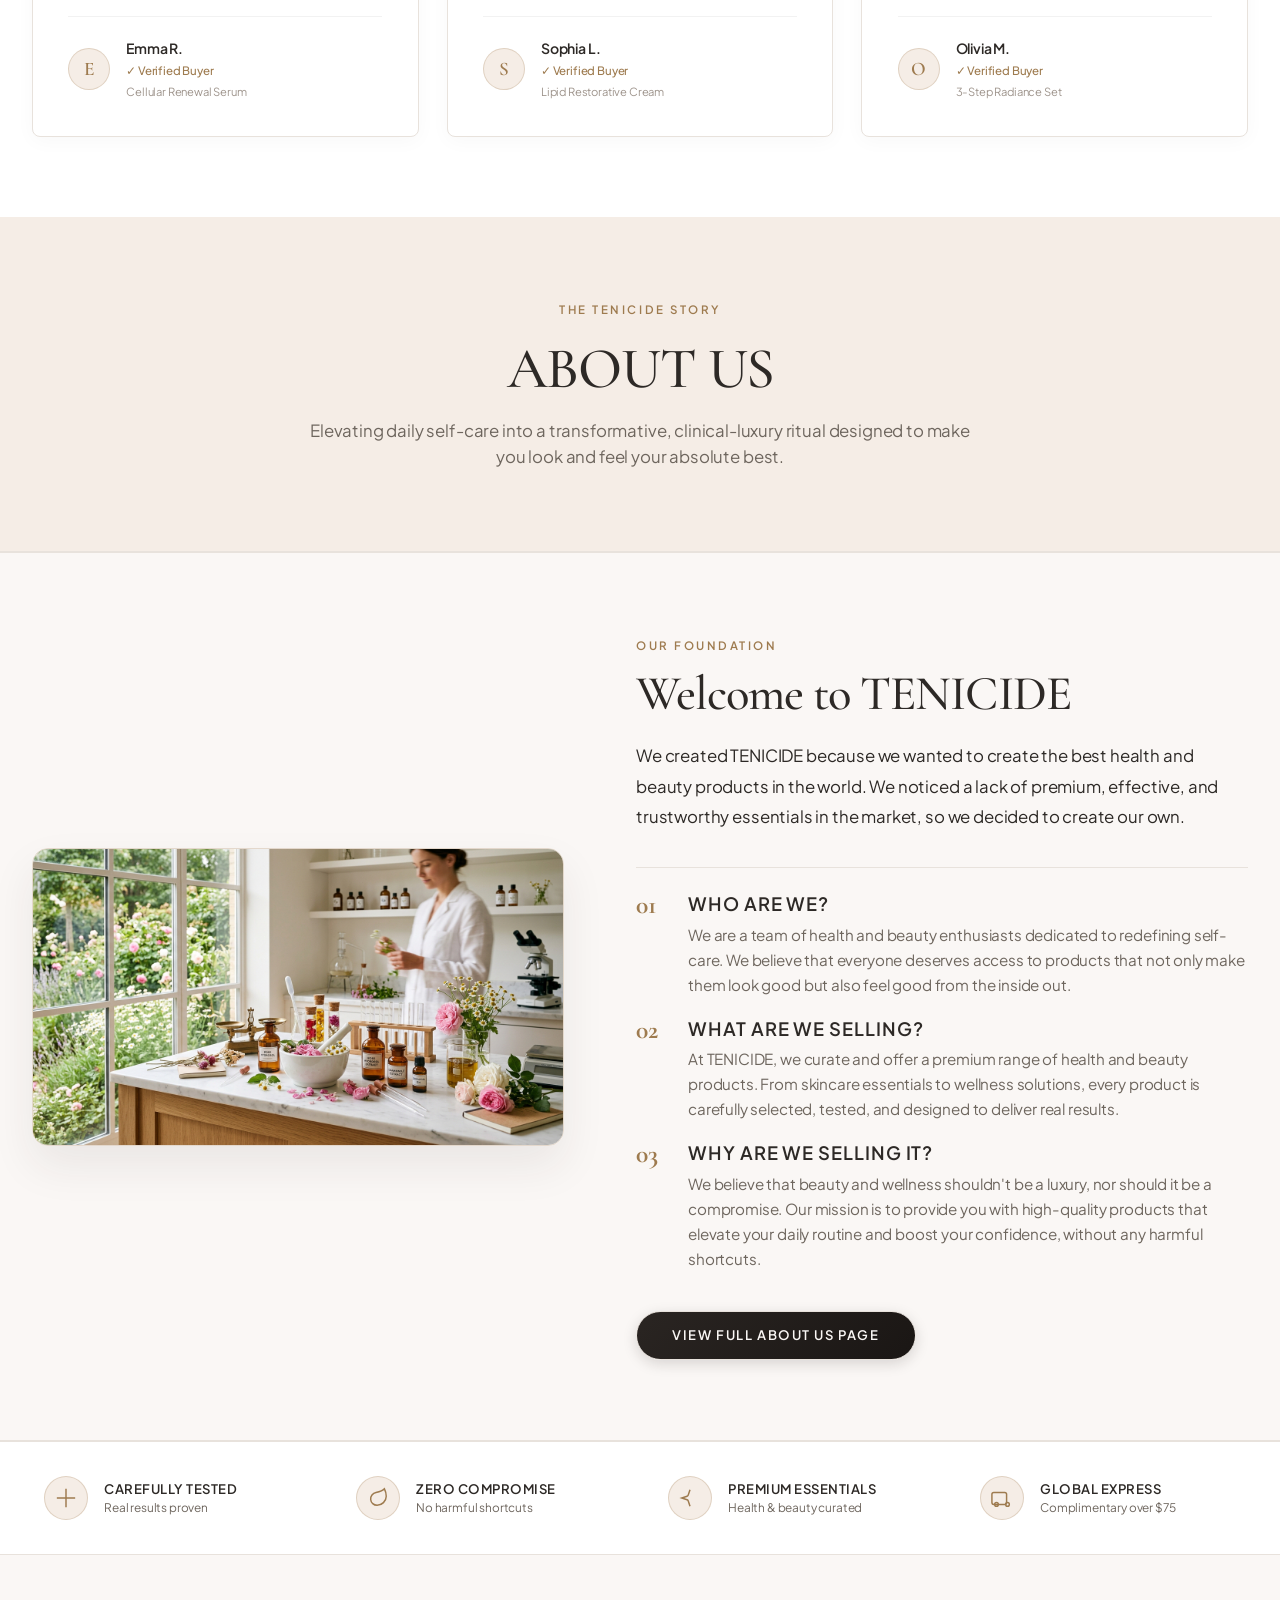
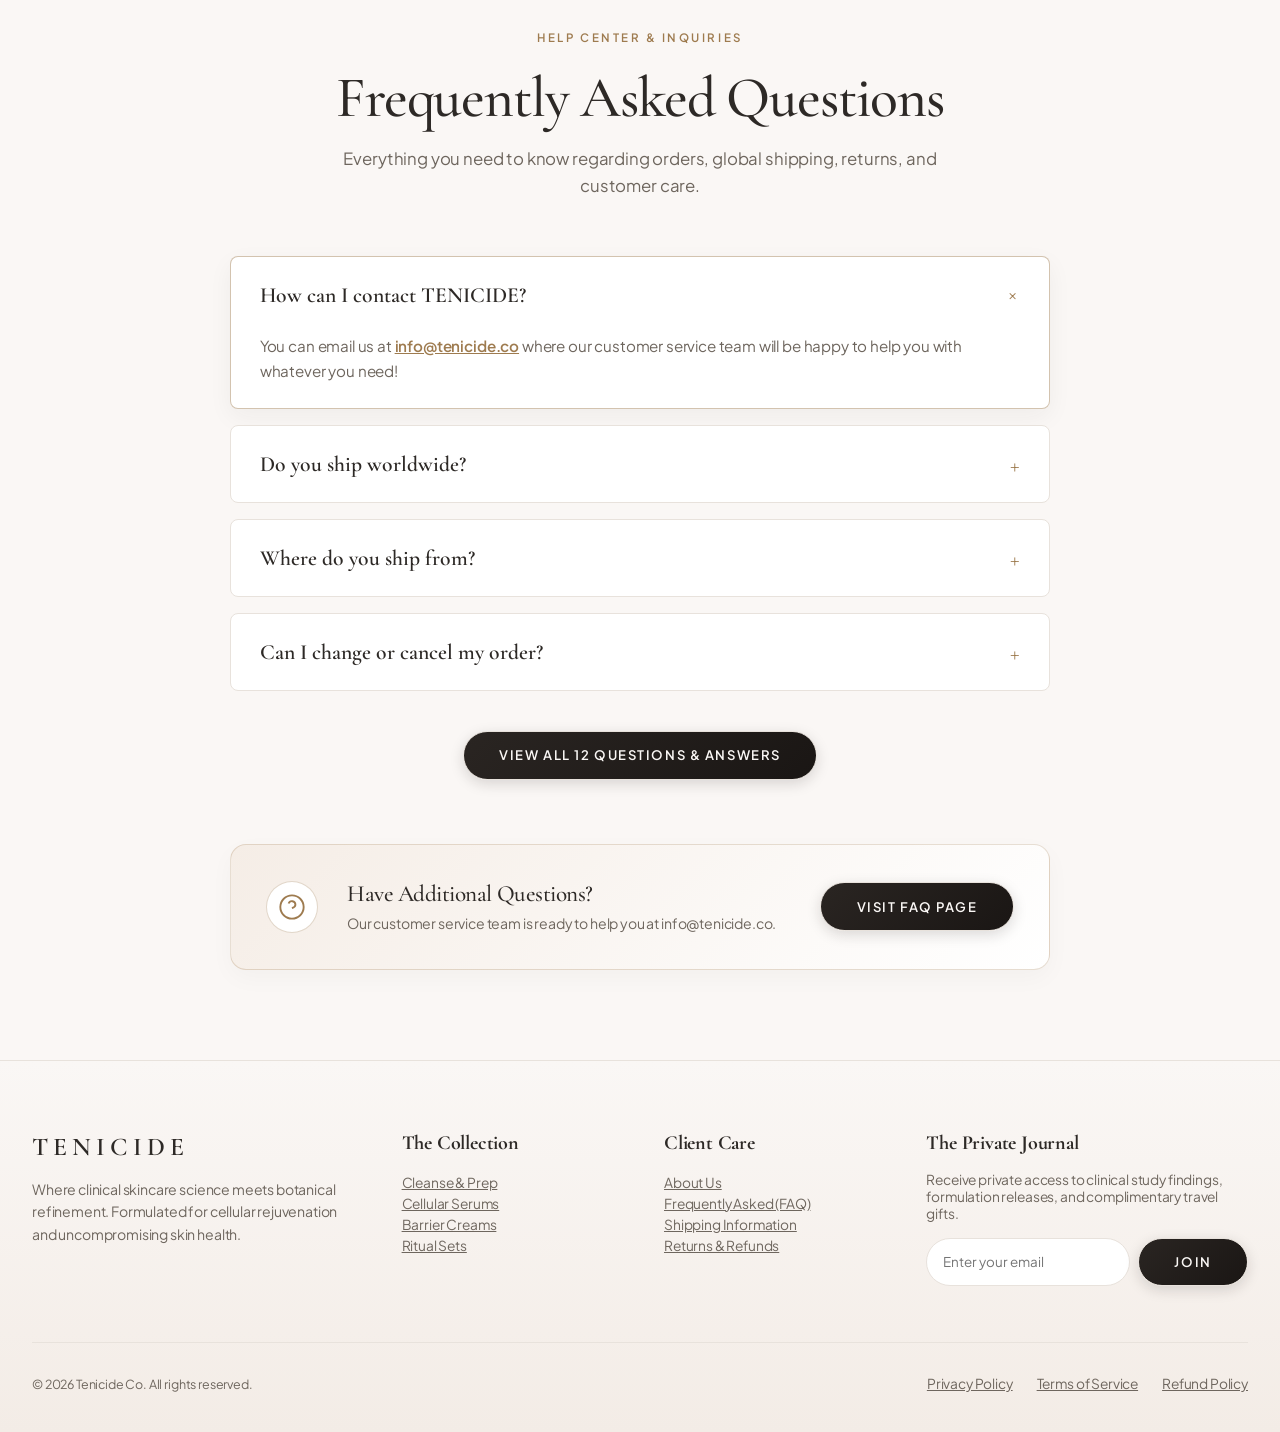
==== commit 7dfd7ce7: "feat: add collection page and update store pages and server script" ====
--- a/index.html
+++ b/index.html
@@ -263,11 +263,11 @@
       <a href="/" class="header__logo">TENICIDE</a>
       <ul class="header__nav">
         <li><a href="/" class="header__link">Home</a></li>
-        <li><a href="/about" class="header__link">ABOUT US</a></li>
-        <li><a href="#products" class="header__link">FEATURED COLLECTION</a></li>
-        <li><a href="/faq" class="header__link">FAQs</a></li>
-        <li><a href="/shipping#tracking" class="header__link">ORDER LOOKUP</a></li>
-        <li><a href="/shipping" class="header__link">SHIPPING</a></li>
+        <li><a href="about.html" class="header__link">ABOUT US</a></li>
+        <li><a href="collection.html" class="header__link">FEATURED COLLECTION</a></li>
+        <li><a href="faq.html" class="header__link">FAQs</a></li>
+        <li><a href="shipping.html#tracking" class="header__link">ORDER LOOKUP</a></li>
+        <li><a href="shipping.html" class="header__link">SHIPPING</a></li>
         <li><a href="contact.html" class="header__link">CONTACT US</a></li>
       </ul>
       <div class="header__icons">
@@ -290,8 +290,8 @@
             <h1 class="hero__title">Elevate Your Skin to its <em>Purest Radiance</em></h1>
             <p class="hero__sub">Bio-active formulations engineered with pure botanical actives and dermatologist-backed science for visible, cellular-level transformation.</p>
             <div class="hero__actions">
-              <a href="#products" class="button-primary">Shop Bestsellers</a>
-              <a href="/about" class="button-secondary">About Us</a>
+              <a href="collection.html" class="button-primary">Shop Bestsellers</a>
+              <a href="about.html" class="button-secondary">About Us</a>
             </div>
             <div class="hero__metrics">
               <div class="hero__metric"><span class="hero__metric-val">98%</span><span class="hero__metric-desc">Firmer Skin</span></div>
@@ -328,7 +328,7 @@
       <div class="page-width">
         <div class="products-header">
           <div><span class="luxury-kicker" style="margin-bottom:0.4rem;">CURATED FORMULATIONS</span><h2 style="font-family:var(--lx-font-heading);font-size:clamp(2rem,3.5vw,2.8rem);font-weight:500;margin:0;color:var(--lx-text-primary);">Clinically Proven Bestsellers</h2></div>
-          <a href="#" class="button-secondary" style="font-size:0.74rem;padding:0.6rem 1.3rem;">View All (12)</a>
+          <a href="collection.html" class="button-secondary" style="font-size:0.74rem;padding:0.6rem 1.3rem;">View All (8)</a>
         </div>
         <div class="products-grid">
           <div class="pcard">
